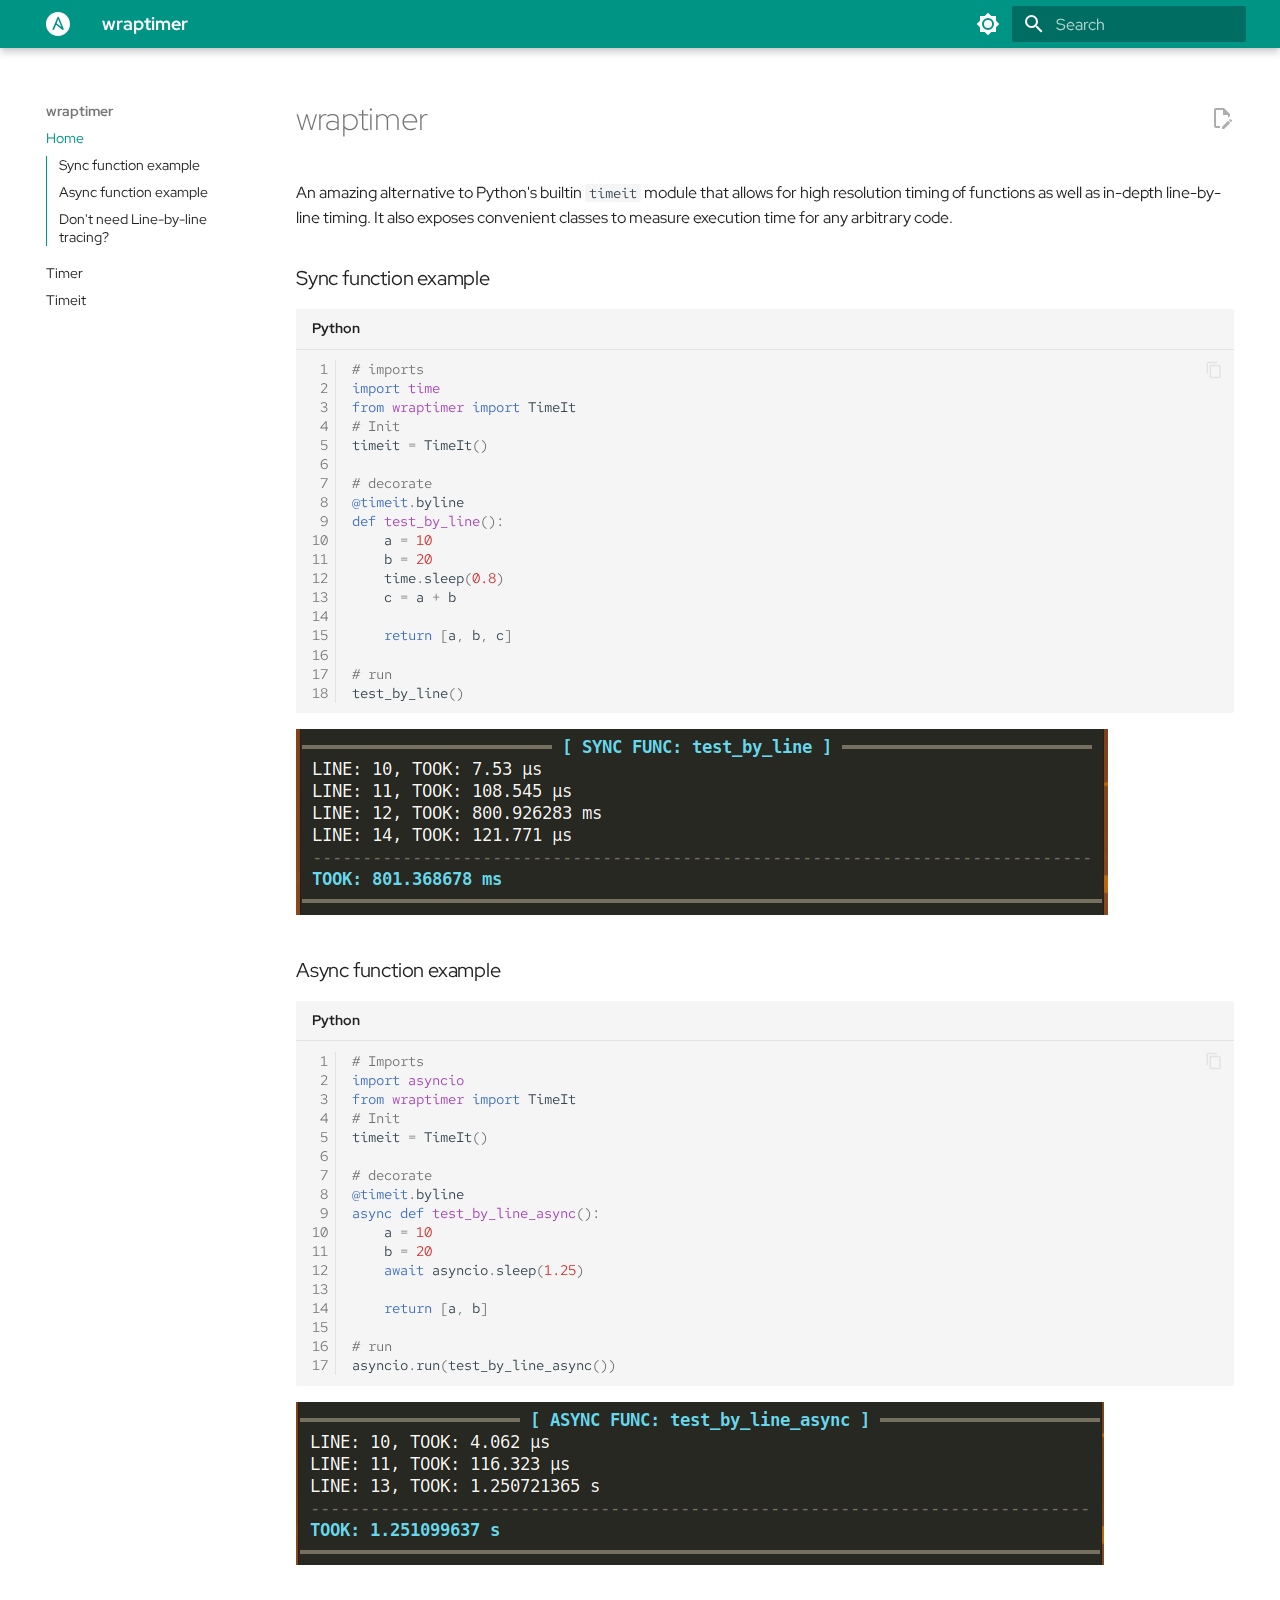
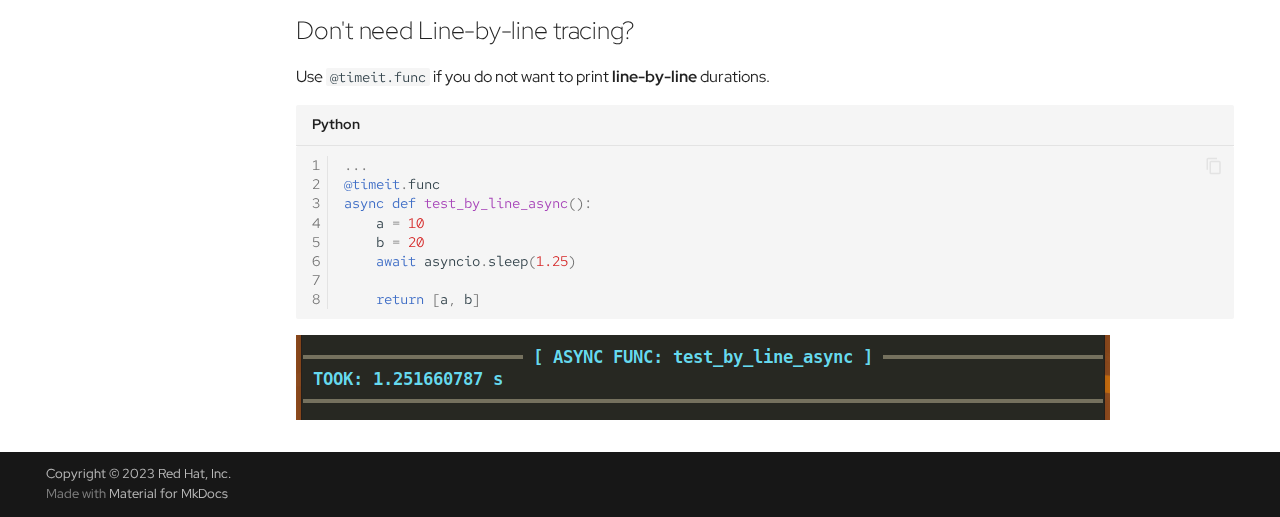
==== index.html @ cffa5a1b "Deployed 4946c4f with MkDocs version: 1.4.3" ====
<!doctype html>
<html lang="en" class="no-js">
  <head>
    
      <meta charset="utf-8">
      <meta name="viewport" content="width=device-width,initial-scale=1">
      
      
      
      
      
        <link rel="next" href="timer/">
      
      <link rel="icon" href="assets/images/favicon.ico">
      <meta name="generator" content="mkdocs-1.4.3, mkdocs-material-9.1.16">
    
    
      
        <title>wraptimer</title>
      
    
    
      <link rel="stylesheet" href="assets/stylesheets/main.26e3688c.min.css">
      
        
        <link rel="stylesheet" href="assets/stylesheets/palette.ecc896b0.min.css">
      
      

    
    
    
      
        
        
        <link rel="preconnect" href="https://fonts.gstatic.com" crossorigin>
        <link rel="stylesheet" href="https://fonts.googleapis.com/css?family=Red+Hat+Display:300,300i,400,400i,700,700i%7CRed+Hat+Mono:400,400i,700,700i&display=fallback">
        <style>:root{--md-text-font:"Red Hat Display";--md-code-font:"Red Hat Mono"}</style>
      
    
    
      <link rel="stylesheet" href="assets/_mkdocstrings.css">
    
    <script>__md_scope=new URL(".",location),__md_hash=e=>[...e].reduce((e,_)=>(e<<5)-e+_.charCodeAt(0),0),__md_get=(e,_=localStorage,t=__md_scope)=>JSON.parse(_.getItem(t.pathname+"."+e)),__md_set=(e,_,t=localStorage,a=__md_scope)=>{try{t.setItem(a.pathname+"."+e,JSON.stringify(_))}catch(e){}}</script>
    
      

    
    
      
        <meta  property="og:type"  content="website" >
      
        <meta  property="og:title"  content="Home" >
      
        <meta  property="og:description"  content="None" >
      
        <meta  property="og:image"  content="./assets/images/social/index.png" >
      
        <meta  property="og:image:type"  content="image/png" >
      
        <meta  property="og:image:width"  content="1200" >
      
        <meta  property="og:image:height"  content="630" >
      
        <meta  property="og:url"  content="None" >
      
        <meta  name="twitter:card"  content="summary_large_image" >
      
        <meta  name="twitter:title"  content="Home" >
      
        <meta  name="twitter:description"  content="None" >
      
        <meta  name="twitter:image"  content="./assets/images/social/index.png" >
      
    
    
  </head>
  
  
    
    
      
    
    
    
    
    <body dir="ltr" data-md-color-scheme="default" data-md-color-primary="teal" data-md-color-accent="teal">
  
    
    
      <script>var palette=__md_get("__palette");if(palette&&"object"==typeof palette.color)for(var key of Object.keys(palette.color))document.body.setAttribute("data-md-color-"+key,palette.color[key])</script>
    
    <input class="md-toggle" data-md-toggle="drawer" type="checkbox" id="__drawer" autocomplete="off">
    <input class="md-toggle" data-md-toggle="search" type="checkbox" id="__search" autocomplete="off">
    <label class="md-overlay" for="__drawer"></label>
    <div data-md-component="skip">
      
        
        <a href="#wraptimer" class="md-skip">
          Skip to content
        </a>
      
    </div>
    <div data-md-component="announce">
      
    </div>
    
    
      

  

<header class="md-header md-header--shadow" data-md-component="header">
  <nav class="md-header__inner md-grid" aria-label="Header">
    <a href="." title="wraptimer" class="md-header__button md-logo" aria-label="wraptimer" data-md-component="logo">
      
  
  <?xml version="1.0" encoding="UTF-8" standalone="no"?>
<!DOCTYPE svg PUBLIC "-//W3C//DTD SVG 1.1//EN" "http://www.w3.org/Graphics/SVG/1.1/DTD/svg11.dtd">
<svg width="100%" height="100%" viewBox="0 0 256 256" version="1.1" xmlns="http://www.w3.org/2000/svg" xmlns:xlink="http://www.w3.org/1999/xlink" xml:space="preserve" xmlns:serif="http://www.serif.com/" style="fill-rule:evenodd;clip-rule:evenodd;stroke-linejoin:round;stroke-miterlimit:2;">
    <g id="ansible-aap">
        <path d="M128,0C198.645,0 256,57.355 256,128C256,198.645 198.645,256 128,256C57.355,256 0,198.645 0,128C0,57.355 57.355,0 128,0ZM189.094,178.686L138.002,55.958C136.786,52.714 133.677,50.416 130.163,50.551C126.513,50.416 123.269,52.714 122.053,55.958L66.23,190.446L85.423,190.446L107.455,135.029L173.55,188.418C175.442,190.31 178.011,191.392 180.579,191.527C185.58,191.662 189.77,187.742 189.905,182.606L189.905,182.336C189.77,181.119 189.499,179.903 189.094,178.686ZM130.298,78.125L163.413,159.899L113.402,120.431L130.298,78.125Z" style="fill:white;"/>
    </g>
</svg>

    </a>
    <label class="md-header__button md-icon" for="__drawer">
      <svg xmlns="http://www.w3.org/2000/svg" viewBox="0 0 24 24"><path d="M3 6h18v2H3V6m0 5h18v2H3v-2m0 5h18v2H3v-2Z"/></svg>
    </label>
    <div class="md-header__title" data-md-component="header-title">
      <div class="md-header__ellipsis">
        <div class="md-header__topic">
          <span class="md-ellipsis">
            wraptimer
          </span>
        </div>
        <div class="md-header__topic" data-md-component="header-topic">
          <span class="md-ellipsis">
            
              Home
            
          </span>
        </div>
      </div>
    </div>
    
      
        <form class="md-header__option" data-md-component="palette">
          
            
            
            
            <input class="md-option" data-md-color-media="" data-md-color-scheme="default" data-md-color-primary="teal" data-md-color-accent="teal"  aria-label="Switch to dark mode"  type="radio" name="__palette" id="__palette_1">
            
              <label class="md-header__button md-icon" title="Switch to dark mode" for="__palette_2" hidden>
                <svg xmlns="http://www.w3.org/2000/svg" viewBox="0 0 24 24"><path d="M12 8a4 4 0 0 0-4 4 4 4 0 0 0 4 4 4 4 0 0 0 4-4 4 4 0 0 0-4-4m0 10a6 6 0 0 1-6-6 6 6 0 0 1 6-6 6 6 0 0 1 6 6 6 6 0 0 1-6 6m8-9.31V4h-4.69L12 .69 8.69 4H4v4.69L.69 12 4 15.31V20h4.69L12 23.31 15.31 20H20v-4.69L23.31 12 20 8.69Z"/></svg>
              </label>
            
          
            
            
            
            <input class="md-option" data-md-color-media="" data-md-color-scheme="slate" data-md-color-primary="teal" data-md-color-accent="teal"  aria-label="Switch to light mode"  type="radio" name="__palette" id="__palette_2">
            
              <label class="md-header__button md-icon" title="Switch to light mode" for="__palette_1" hidden>
                <svg xmlns="http://www.w3.org/2000/svg" viewBox="0 0 24 24"><path d="M12 18c-.89 0-1.74-.2-2.5-.55C11.56 16.5 13 14.42 13 12c0-2.42-1.44-4.5-3.5-5.45C10.26 6.2 11.11 6 12 6a6 6 0 0 1 6 6 6 6 0 0 1-6 6m8-9.31V4h-4.69L12 .69 8.69 4H4v4.69L.69 12 4 15.31V20h4.69L12 23.31 15.31 20H20v-4.69L23.31 12 20 8.69Z"/></svg>
              </label>
            
          
        </form>
      
    
    
    
      <label class="md-header__button md-icon" for="__search">
        <svg xmlns="http://www.w3.org/2000/svg" viewBox="0 0 24 24"><path d="M9.5 3A6.5 6.5 0 0 1 16 9.5c0 1.61-.59 3.09-1.56 4.23l.27.27h.79l5 5-1.5 1.5-5-5v-.79l-.27-.27A6.516 6.516 0 0 1 9.5 16 6.5 6.5 0 0 1 3 9.5 6.5 6.5 0 0 1 9.5 3m0 2C7 5 5 7 5 9.5S7 14 9.5 14 14 12 14 9.5 12 5 9.5 5Z"/></svg>
      </label>
      <div class="md-search" data-md-component="search" role="dialog">
  <label class="md-search__overlay" for="__search"></label>
  <div class="md-search__inner" role="search">
    <form class="md-search__form" name="search">
      <input type="text" class="md-search__input" name="query" aria-label="Search" placeholder="Search" autocapitalize="off" autocorrect="off" autocomplete="off" spellcheck="false" data-md-component="search-query" required>
      <label class="md-search__icon md-icon" for="__search">
        <svg xmlns="http://www.w3.org/2000/svg" viewBox="0 0 24 24"><path d="M9.5 3A6.5 6.5 0 0 1 16 9.5c0 1.61-.59 3.09-1.56 4.23l.27.27h.79l5 5-1.5 1.5-5-5v-.79l-.27-.27A6.516 6.516 0 0 1 9.5 16 6.5 6.5 0 0 1 3 9.5 6.5 6.5 0 0 1 9.5 3m0 2C7 5 5 7 5 9.5S7 14 9.5 14 14 12 14 9.5 12 5 9.5 5Z"/></svg>
        <svg xmlns="http://www.w3.org/2000/svg" viewBox="0 0 24 24"><path d="M20 11v2H8l5.5 5.5-1.42 1.42L4.16 12l7.92-7.92L13.5 5.5 8 11h12Z"/></svg>
      </label>
      <nav class="md-search__options" aria-label="Search">
        
        <button type="reset" class="md-search__icon md-icon" title="Clear" aria-label="Clear" tabindex="-1">
          <svg xmlns="http://www.w3.org/2000/svg" viewBox="0 0 24 24"><path d="M19 6.41 17.59 5 12 10.59 6.41 5 5 6.41 10.59 12 5 17.59 6.41 19 12 13.41 17.59 19 19 17.59 13.41 12 19 6.41Z"/></svg>
        </button>
      </nav>
      
    </form>
    <div class="md-search__output">
      <div class="md-search__scrollwrap" data-md-scrollfix>
        <div class="md-search-result" data-md-component="search-result">
          <div class="md-search-result__meta">
            Initializing search
          </div>
          <ol class="md-search-result__list" role="presentation"></ol>
        </div>
      </div>
    </div>
  </div>
</div>
    
    
  </nav>
  
</header>
    
    <div class="md-container" data-md-component="container">
      
      
        
          
        
      
      <main class="md-main" data-md-component="main">
        <div class="md-main__inner md-grid">
          
            
              
              <div class="md-sidebar md-sidebar--primary" data-md-component="sidebar" data-md-type="navigation" >
                <div class="md-sidebar__scrollwrap">
                  <div class="md-sidebar__inner">
                    


  

<nav class="md-nav md-nav--primary md-nav--integrated" aria-label="Navigation" data-md-level="0">
  <label class="md-nav__title" for="__drawer">
    <a href="." title="wraptimer" class="md-nav__button md-logo" aria-label="wraptimer" data-md-component="logo">
      
  
  <?xml version="1.0" encoding="UTF-8" standalone="no"?>
<!DOCTYPE svg PUBLIC "-//W3C//DTD SVG 1.1//EN" "http://www.w3.org/Graphics/SVG/1.1/DTD/svg11.dtd">
<svg width="100%" height="100%" viewBox="0 0 256 256" version="1.1" xmlns="http://www.w3.org/2000/svg" xmlns:xlink="http://www.w3.org/1999/xlink" xml:space="preserve" xmlns:serif="http://www.serif.com/" style="fill-rule:evenodd;clip-rule:evenodd;stroke-linejoin:round;stroke-miterlimit:2;">
    <g id="ansible-aap">
        <path d="M128,0C198.645,0 256,57.355 256,128C256,198.645 198.645,256 128,256C57.355,256 0,198.645 0,128C0,57.355 57.355,0 128,0ZM189.094,178.686L138.002,55.958C136.786,52.714 133.677,50.416 130.163,50.551C126.513,50.416 123.269,52.714 122.053,55.958L66.23,190.446L85.423,190.446L107.455,135.029L173.55,188.418C175.442,190.31 178.011,191.392 180.579,191.527C185.58,191.662 189.77,187.742 189.905,182.606L189.905,182.336C189.77,181.119 189.499,179.903 189.094,178.686ZM130.298,78.125L163.413,159.899L113.402,120.431L130.298,78.125Z" style="fill:white;"/>
    </g>
</svg>

    </a>
    wraptimer
  </label>
  
  <ul class="md-nav__list" data-md-scrollfix>
    
      
      
      

  
  
    
  
  
    <li class="md-nav__item md-nav__item--active">
      
      <input class="md-nav__toggle md-toggle" type="checkbox" id="__toc">
      
      
        
      
      
        <label class="md-nav__link md-nav__link--active" for="__toc">
          Home
          <span class="md-nav__icon md-icon"></span>
        </label>
      
      <a href="." class="md-nav__link md-nav__link--active">
        Home
      </a>
      
        

<nav class="md-nav md-nav--secondary" aria-label="Table of contents">
  
  
  
    
  
  
    <label class="md-nav__title" for="__toc">
      <span class="md-nav__icon md-icon"></span>
      Table of contents
    </label>
    <ul class="md-nav__list" data-md-component="toc" data-md-scrollfix>
      
        <li class="md-nav__item">
  <a href="#sync-function-example" class="md-nav__link">
    Sync function example
  </a>
  
</li>
      
        <li class="md-nav__item">
  <a href="#async-function-example" class="md-nav__link">
    Async function example
  </a>
  
</li>
      
        <li class="md-nav__item">
  <a href="#dont-need-line-by-line-tracing" class="md-nav__link">
    Don't need Line-by-line tracing?
  </a>
  
</li>
      
    </ul>
  
</nav>
      
    </li>
  

    
      
      
      

  
  
  
    <li class="md-nav__item">
      <a href="timer/" class="md-nav__link">
        Timer
      </a>
    </li>
  

    
      
      
      

  
  
  
    <li class="md-nav__item">
      <a href="timeit/" class="md-nav__link">
        Timeit
      </a>
    </li>
  

    
  </ul>
</nav>
                  </div>
                </div>
              </div>
            
            
          
          
            <div class="md-content" data-md-component="content">
              <article class="md-content__inner md-typeset">
                
                  
  



  
    <a href="blob/main/docs/index.md" title="Edit this page" class="md-content__button md-icon">
      
      <svg xmlns="http://www.w3.org/2000/svg" viewBox="0 0 24 24"><path d="M10 20H6V4h7v5h5v3.1l2-2V8l-6-6H6c-1.1 0-2 .9-2 2v16c0 1.1.9 2 2 2h4v-2m10.2-7c.1 0 .3.1.4.2l1.3 1.3c.2.2.2.6 0 .8l-1 1-2.1-2.1 1-1c.1-.1.2-.2.4-.2m0 3.9L14.1 23H12v-2.1l6.1-6.1 2.1 2.1Z"/></svg>
    </a>
  
  


<!--
 Copyright (c) 2023 Anthony Mugendi

 This software is released under the MIT License.
 https://opensource.org/licenses/MIT
-->

<!--
 Copyright (c) 2023 Anthony Mugendi

 This software is released under the MIT License.
 https://opensource.org/licenses/MIT
-->

<h1 id="wraptimer">wraptimer<a class="headerlink" href="#wraptimer" title="Permanent link">&para;</a></h1>
<p>An amazing alternative to Python's builtin <code>timeit</code> module that allows for high resolution timing of functions as well as in-depth line-by-line timing. It also exposes convenient classes to measure execution time for any arbitrary code.</p>
<h3 id="sync-function-example">Sync function example<a class="headerlink" href="#sync-function-example" title="Permanent link">&para;</a></h3>
<p><div class="highlight"><table class="highlighttable"><tr><th colspan="2" class="filename"><span class="filename">Python</span></th></tr><tr><td class="linenos"><div class="linenodiv"><pre><span></span><span class="normal"><a href="#__codelineno-0-1"> 1</a></span>
<span class="normal"><a href="#__codelineno-0-2"> 2</a></span>
<span class="normal"><a href="#__codelineno-0-3"> 3</a></span>
<span class="normal"><a href="#__codelineno-0-4"> 4</a></span>
<span class="normal"><a href="#__codelineno-0-5"> 5</a></span>
<span class="normal"><a href="#__codelineno-0-6"> 6</a></span>
<span class="normal"><a href="#__codelineno-0-7"> 7</a></span>
<span class="normal"><a href="#__codelineno-0-8"> 8</a></span>
<span class="normal"><a href="#__codelineno-0-9"> 9</a></span>
<span class="normal"><a href="#__codelineno-0-10">10</a></span>
<span class="normal"><a href="#__codelineno-0-11">11</a></span>
<span class="normal"><a href="#__codelineno-0-12">12</a></span>
<span class="normal"><a href="#__codelineno-0-13">13</a></span>
<span class="normal"><a href="#__codelineno-0-14">14</a></span>
<span class="normal"><a href="#__codelineno-0-15">15</a></span>
<span class="normal"><a href="#__codelineno-0-16">16</a></span>
<span class="normal"><a href="#__codelineno-0-17">17</a></span>
<span class="normal"><a href="#__codelineno-0-18">18</a></span></pre></div></td><td class="code"><div><pre><span></span><code><a id="__codelineno-0-1" name="__codelineno-0-1"></a><span class="c1"># imports</span>
<a id="__codelineno-0-2" name="__codelineno-0-2"></a><span class="kn">import</span> <span class="nn">time</span>
<a id="__codelineno-0-3" name="__codelineno-0-3"></a><span class="kn">from</span> <span class="nn">wraptimer</span> <span class="kn">import</span> <span class="n">TimeIt</span>
<a id="__codelineno-0-4" name="__codelineno-0-4"></a><span class="c1"># Init</span>
<a id="__codelineno-0-5" name="__codelineno-0-5"></a><span class="n">timeit</span> <span class="o">=</span> <span class="n">TimeIt</span><span class="p">()</span>
<a id="__codelineno-0-6" name="__codelineno-0-6"></a>
<a id="__codelineno-0-7" name="__codelineno-0-7"></a><span class="c1"># decorate</span>
<a id="__codelineno-0-8" name="__codelineno-0-8"></a><span class="nd">@timeit</span><span class="o">.</span><span class="n">byline</span>
<a id="__codelineno-0-9" name="__codelineno-0-9"></a><span class="k">def</span> <span class="nf">test_by_line</span><span class="p">():</span>
<a id="__codelineno-0-10" name="__codelineno-0-10"></a>    <span class="n">a</span> <span class="o">=</span> <span class="mi">10</span>
<a id="__codelineno-0-11" name="__codelineno-0-11"></a>    <span class="n">b</span> <span class="o">=</span> <span class="mi">20</span>
<a id="__codelineno-0-12" name="__codelineno-0-12"></a>    <span class="n">time</span><span class="o">.</span><span class="n">sleep</span><span class="p">(</span><span class="mf">0.8</span><span class="p">)</span>
<a id="__codelineno-0-13" name="__codelineno-0-13"></a>    <span class="n">c</span> <span class="o">=</span> <span class="n">a</span> <span class="o">+</span> <span class="n">b</span>
<a id="__codelineno-0-14" name="__codelineno-0-14"></a>
<a id="__codelineno-0-15" name="__codelineno-0-15"></a>    <span class="k">return</span> <span class="p">[</span><span class="n">a</span><span class="p">,</span> <span class="n">b</span><span class="p">,</span> <span class="n">c</span><span class="p">]</span>
<a id="__codelineno-0-16" name="__codelineno-0-16"></a>
<a id="__codelineno-0-17" name="__codelineno-0-17"></a><span class="c1"># run</span>
<a id="__codelineno-0-18" name="__codelineno-0-18"></a><span class="n">test_by_line</span><span class="p">()</span>
</code></pre></div></td></tr></table></div>
<img alt="" src="docs/images/sync-screenshot.png" /></p>
<h3 id="async-function-example">Async function example<a class="headerlink" href="#async-function-example" title="Permanent link">&para;</a></h3>
<p><div class="highlight"><table class="highlighttable"><tr><th colspan="2" class="filename"><span class="filename">Python</span></th></tr><tr><td class="linenos"><div class="linenodiv"><pre><span></span><span class="normal"><a href="#__codelineno-1-1"> 1</a></span>
<span class="normal"><a href="#__codelineno-1-2"> 2</a></span>
<span class="normal"><a href="#__codelineno-1-3"> 3</a></span>
<span class="normal"><a href="#__codelineno-1-4"> 4</a></span>
<span class="normal"><a href="#__codelineno-1-5"> 5</a></span>
<span class="normal"><a href="#__codelineno-1-6"> 6</a></span>
<span class="normal"><a href="#__codelineno-1-7"> 7</a></span>
<span class="normal"><a href="#__codelineno-1-8"> 8</a></span>
<span class="normal"><a href="#__codelineno-1-9"> 9</a></span>
<span class="normal"><a href="#__codelineno-1-10">10</a></span>
<span class="normal"><a href="#__codelineno-1-11">11</a></span>
<span class="normal"><a href="#__codelineno-1-12">12</a></span>
<span class="normal"><a href="#__codelineno-1-13">13</a></span>
<span class="normal"><a href="#__codelineno-1-14">14</a></span>
<span class="normal"><a href="#__codelineno-1-15">15</a></span>
<span class="normal"><a href="#__codelineno-1-16">16</a></span>
<span class="normal"><a href="#__codelineno-1-17">17</a></span></pre></div></td><td class="code"><div><pre><span></span><code><a id="__codelineno-1-1" name="__codelineno-1-1"></a><span class="c1"># Imports</span>
<a id="__codelineno-1-2" name="__codelineno-1-2"></a><span class="kn">import</span> <span class="nn">asyncio</span>
<a id="__codelineno-1-3" name="__codelineno-1-3"></a><span class="kn">from</span> <span class="nn">wraptimer</span> <span class="kn">import</span> <span class="n">TimeIt</span>
<a id="__codelineno-1-4" name="__codelineno-1-4"></a><span class="c1"># Init</span>
<a id="__codelineno-1-5" name="__codelineno-1-5"></a><span class="n">timeit</span> <span class="o">=</span> <span class="n">TimeIt</span><span class="p">()</span>
<a id="__codelineno-1-6" name="__codelineno-1-6"></a>
<a id="__codelineno-1-7" name="__codelineno-1-7"></a><span class="c1"># decorate</span>
<a id="__codelineno-1-8" name="__codelineno-1-8"></a><span class="nd">@timeit</span><span class="o">.</span><span class="n">byline</span>
<a id="__codelineno-1-9" name="__codelineno-1-9"></a><span class="k">async</span> <span class="k">def</span> <span class="nf">test_by_line_async</span><span class="p">():</span>
<a id="__codelineno-1-10" name="__codelineno-1-10"></a>    <span class="n">a</span> <span class="o">=</span> <span class="mi">10</span>
<a id="__codelineno-1-11" name="__codelineno-1-11"></a>    <span class="n">b</span> <span class="o">=</span> <span class="mi">20</span>
<a id="__codelineno-1-12" name="__codelineno-1-12"></a>    <span class="k">await</span> <span class="n">asyncio</span><span class="o">.</span><span class="n">sleep</span><span class="p">(</span><span class="mf">1.25</span><span class="p">)</span>
<a id="__codelineno-1-13" name="__codelineno-1-13"></a>
<a id="__codelineno-1-14" name="__codelineno-1-14"></a>    <span class="k">return</span> <span class="p">[</span><span class="n">a</span><span class="p">,</span> <span class="n">b</span><span class="p">]</span>
<a id="__codelineno-1-15" name="__codelineno-1-15"></a>
<a id="__codelineno-1-16" name="__codelineno-1-16"></a><span class="c1"># run</span>
<a id="__codelineno-1-17" name="__codelineno-1-17"></a><span class="n">asyncio</span><span class="o">.</span><span class="n">run</span><span class="p">(</span><span class="n">test_by_line_async</span><span class="p">())</span> 
</code></pre></div></td></tr></table></div>
<img alt="" src="docs/images/async-screenshot.png" /></p>
<h2 id="dont-need-line-by-line-tracing">Don't need Line-by-line tracing?<a class="headerlink" href="#dont-need-line-by-line-tracing" title="Permanent link">&para;</a></h2>
<p>Use <code>@timeit.func</code> if you do not want to print <strong>line-by-line</strong> durations.</p>
<div class="highlight"><table class="highlighttable"><tr><th colspan="2" class="filename"><span class="filename">Python</span></th></tr><tr><td class="linenos"><div class="linenodiv"><pre><span></span><span class="normal"><a href="#__codelineno-2-1">1</a></span>
<span class="normal"><a href="#__codelineno-2-2">2</a></span>
<span class="normal"><a href="#__codelineno-2-3">3</a></span>
<span class="normal"><a href="#__codelineno-2-4">4</a></span>
<span class="normal"><a href="#__codelineno-2-5">5</a></span>
<span class="normal"><a href="#__codelineno-2-6">6</a></span>
<span class="normal"><a href="#__codelineno-2-7">7</a></span>
<span class="normal"><a href="#__codelineno-2-8">8</a></span></pre></div></td><td class="code"><div><pre><span></span><code><a id="__codelineno-2-1" name="__codelineno-2-1"></a><span class="o">...</span>
<a id="__codelineno-2-2" name="__codelineno-2-2"></a><span class="nd">@timeit</span><span class="o">.</span><span class="n">func</span>
<a id="__codelineno-2-3" name="__codelineno-2-3"></a><span class="k">async</span> <span class="k">def</span> <span class="nf">test_by_line_async</span><span class="p">():</span>
<a id="__codelineno-2-4" name="__codelineno-2-4"></a>    <span class="n">a</span> <span class="o">=</span> <span class="mi">10</span>
<a id="__codelineno-2-5" name="__codelineno-2-5"></a>    <span class="n">b</span> <span class="o">=</span> <span class="mi">20</span>
<a id="__codelineno-2-6" name="__codelineno-2-6"></a>    <span class="k">await</span> <span class="n">asyncio</span><span class="o">.</span><span class="n">sleep</span><span class="p">(</span><span class="mf">1.25</span><span class="p">)</span>
<a id="__codelineno-2-7" name="__codelineno-2-7"></a>
<a id="__codelineno-2-8" name="__codelineno-2-8"></a>    <span class="k">return</span> <span class="p">[</span><span class="n">a</span><span class="p">,</span> <span class="n">b</span><span class="p">]</span>
</code></pre></div></td></tr></table></div>
<p><img alt="" src="docs/images/func-screenshot.png" /></p>





                
              </article>
            </div>
          
          
        </div>
        
      </main>
      
        <footer class="md-footer">
  
  <div class="md-footer-meta md-typeset">
    <div class="md-footer-meta__inner md-grid">
      <div class="md-copyright">
  
    <div class="md-copyright__highlight">
      Copyright © 2023 Red Hat, Inc.
    </div>
  
  
    Made with
    <a href="https://squidfunk.github.io/mkdocs-material/" target="_blank" rel="noopener">
      Material for MkDocs
    </a>
  
</div>
      
    </div>
  </div>
</footer>
      
    </div>
    <div class="md-dialog" data-md-component="dialog">
      <div class="md-dialog__inner md-typeset"></div>
    </div>
    
    <script id="__config" type="application/json">{"base": ".", "features": ["content.code.copy", "content.action.edit", "navigation.expand", "navigation.sections", "navigation.instant", "navigation.indexes", "navigation.tracking", "toc.integrate"], "search": "assets/javascripts/workers/search.208ed371.min.js", "translations": {"clipboard.copied": "Copied to clipboard", "clipboard.copy": "Copy to clipboard", "search.result.more.one": "1 more on this page", "search.result.more.other": "# more on this page", "search.result.none": "No matching documents", "search.result.one": "1 matching document", "search.result.other": "# matching documents", "search.result.placeholder": "Type to start searching", "search.result.term.missing": "Missing", "select.version": "Select version"}}</script>
    
    
      <script src="assets/javascripts/bundle.a51614de.min.js"></script>
      
    
  </body>
</html>
---- assets/stylesheets/main.26e3688c.min.css ----
@charset "UTF-8";html{-webkit-text-size-adjust:none;-moz-text-size-adjust:none;text-size-adjust:none;box-sizing:border-box}*,:after,:before{box-sizing:inherit}@media (prefers-reduced-motion){*,:after,:before{transition:none!important}}body{margin:0}a,button,input,label{-webkit-tap-highlight-color:transparent}a{color:inherit;text-decoration:none}hr{border:0;box-sizing:initial;display:block;height:.05rem;overflow:visible;padding:0}small{font-size:80%}sub,sup{line-height:1em}img{border-style:none}table{border-collapse:initial;border-spacing:0}td,th{font-weight:400;vertical-align:top}button{background:#0000;border:0;font-family:inherit;font-size:inherit;margin:0;padding:0}input{border:0;outline:none}:root{--md-primary-fg-color:#4051b5;--md-primary-fg-color--light:#5d6cc0;--md-primary-fg-color--dark:#303fa1;--md-primary-bg-color:#fff;--md-primary-bg-color--light:#ffffffb3;--md-accent-fg-color:#526cfe;--md-accent-fg-color--transparent:#526cfe1a;--md-accent-bg-color:#fff;--md-accent-bg-color--light:#ffffffb3}[data-md-color-scheme=default]{color-scheme:light}[data-md-color-scheme=default] img[src$="#gh-dark-mode-only"],[data-md-color-scheme=default] img[src$="#only-dark"]{display:none}:root,[data-md-color-scheme=default]{--md-default-fg-color:#000000de;--md-default-fg-color--light:#0000008a;--md-default-fg-color--lighter:#00000052;--md-default-fg-color--lightest:#00000012;--md-default-bg-color:#fff;--md-default-bg-color--light:#ffffffb3;--md-default-bg-color--lighter:#ffffff4d;--md-default-bg-color--lightest:#ffffff1f;--md-code-fg-color:#36464e;--md-code-bg-color:#f5f5f5;--md-code-hl-color:#ffff0080;--md-code-hl-number-color:#d52a2a;--md-code-hl-special-color:#db1457;--md-code-hl-function-color:#a846b9;--md-code-hl-constant-color:#6e59d9;--md-code-hl-keyword-color:#3f6ec6;--md-code-hl-string-color:#1c7d4d;--md-code-hl-name-color:var(--md-code-fg-color);--md-code-hl-operator-color:var(--md-default-fg-color--light);--md-code-hl-punctuation-color:var(--md-default-fg-color--light);--md-code-hl-comment-color:var(--md-default-fg-color--light);--md-code-hl-generic-color:var(--md-default-fg-color--light);--md-code-hl-variable-color:var(--md-default-fg-color--light);--md-typeset-color:var(--md-default-fg-color);--md-typeset-a-color:var(--md-primary-fg-color);--md-typeset-mark-color:#ffff0080;--md-typeset-del-color:#f5503d26;--md-typeset-ins-color:#0bd57026;--md-typeset-kbd-color:#fafafa;--md-typeset-kbd-accent-color:#fff;--md-typeset-kbd-border-color:#b8b8b8;--md-typeset-table-color:#0000001f;--md-typeset-table-color--light:rgba(0,0,0,.035);--md-admonition-fg-color:var(--md-default-fg-color);--md-admonition-bg-color:var(--md-default-bg-color);--md-warning-fg-color:#000000de;--md-warning-bg-color:#ff9;--md-footer-fg-color:#fff;--md-footer-fg-color--light:#ffffffb3;--md-footer-fg-color--lighter:#ffffff73;--md-footer-bg-color:#000000de;--md-footer-bg-color--dark:#00000052;--md-shadow-z1:0 0.2rem 0.5rem #0000000d,0 0 0.05rem #0000001a;--md-shadow-z2:0 0.2rem 0.5rem #0000001a,0 0 0.05rem #00000040;--md-shadow-z3:0 0.2rem 0.5rem #0003,0 0 0.05rem #00000059}.md-icon svg{fill:currentcolor;display:block;height:1.2rem;width:1.2rem}body{-webkit-font-smoothing:antialiased;-moz-osx-font-smoothing:grayscale;--md-text-font-family:var(--md-text-font,_),-apple-system,BlinkMacSystemFont,Helvetica,Arial,sans-serif;--md-code-font-family:var(--md-code-font,_),SFMono-Regular,Consolas,Menlo,monospace}aside,body,input{font-feature-settings:"kern","liga";color:var(--md-typeset-color);font-family:var(--md-text-font-family)}code,kbd,pre{font-feature-settings:"kern";font-family:var(--md-code-font-family)}:root{--md-typeset-table-sort-icon:url('data:image/svg+xml;charset=utf-8,<svg xmlns="http://www.w3.org/2000/svg" viewBox="0 0 24 24"><path d="m18 21-4-4h3V7h-3l4-4 4 4h-3v10h3M2 19v-2h10v2M2 13v-2h7v2M2 7V5h4v2H2Z"/></svg>');--md-typeset-table-sort-icon--asc:url('data:image/svg+xml;charset=utf-8,<svg xmlns="http://www.w3.org/2000/svg" viewBox="0 0 24 24"><path d="M19 17h3l-4 4-4-4h3V3h2M2 17h10v2H2M6 5v2H2V5m0 6h7v2H2v-2Z"/></svg>');--md-typeset-table-sort-icon--desc:url('data:image/svg+xml;charset=utf-8,<svg xmlns="http://www.w3.org/2000/svg" viewBox="0 0 24 24"><path d="M19 7h3l-4-4-4 4h3v14h2M2 17h10v2H2M6 5v2H2V5m0 6h7v2H2v-2Z"/></svg>')}.md-typeset{-webkit-print-color-adjust:exact;color-adjust:exact;font-size:.8rem;line-height:1.6}@media print{.md-typeset{font-size:.68rem}}.md-typeset blockquote,.md-typeset dl,.md-typeset figure,.md-typeset ol,.md-typeset pre,.md-typeset ul{margin-bottom:1em;margin-top:1em}.md-typeset h1{color:var(--md-default-fg-color--light);font-size:2em;line-height:1.3;margin:0 0 1.25em}.md-typeset h1,.md-typeset h2{font-weight:300;letter-spacing:-.01em}.md-typeset h2{font-size:1.5625em;line-height:1.4;margin:1.6em 0 .64em}.md-typeset h3{font-size:1.25em;font-weight:400;letter-spacing:-.01em;line-height:1.5;margin:1.6em 0 .8em}.md-typeset h2+h3{margin-top:.8em}.md-typeset h4{font-weight:700;letter-spacing:-.01em;margin:1em 0}.md-typeset h5,.md-typeset h6{color:var(--md-default-fg-color--light);font-size:.8em;font-weight:700;letter-spacing:-.01em;margin:1.25em 0}.md-typeset h5{text-transform:uppercase}.md-typeset hr{border-bottom:.05rem solid var(--md-default-fg-color--lightest);display:flow-root;margin:1.5em 0}.md-typeset a{color:var(--md-typeset-a-color);word-break:break-word}.md-typeset a,.md-typeset a:before{transition:color 125ms}.md-typeset a:focus,.md-typeset a:hover{color:var(--md-accent-fg-color)}.md-typeset a:focus code,.md-typeset a:hover code{background-color:var(--md-accent-fg-color--transparent)}.md-typeset a code{color:currentcolor;transition:background-color 125ms}.md-typeset a.focus-visible{outline-color:var(--md-accent-fg-color);outline-offset:.2rem}.md-typeset code,.md-typeset kbd,.md-typeset pre{color:var(--md-code-fg-color);direction:ltr;font-variant-ligatures:none}@media print{.md-typeset code,.md-typeset kbd,.md-typeset pre{white-space:pre-wrap}}.md-typeset code{background-color:var(--md-code-bg-color);border-radius:.1rem;-webkit-box-decoration-break:clone;box-decoration-break:clone;font-size:.85em;padding:0 .2941176471em;word-break:break-word}.md-typeset code:not(.focus-visible){-webkit-tap-highlight-color:transparent;outline:none}.md-typeset pre{display:flow-root;line-height:1.4;position:relative}.md-typeset pre>code{-webkit-box-decoration-break:slice;box-decoration-break:slice;box-shadow:none;display:block;margin:0;outline-color:var(--md-accent-fg-color);overflow:auto;padding:.7720588235em 1.1764705882em;scrollbar-color:var(--md-default-fg-color--lighter) #0000;scrollbar-width:thin;touch-action:auto;word-break:normal}.md-typeset pre>code:hover{scrollbar-color:var(--md-accent-fg-color) #0000}.md-typeset pre>code::-webkit-scrollbar{height:.2rem;width:.2rem}.md-typeset pre>code::-webkit-scrollbar-thumb{background-color:var(--md-default-fg-color--lighter)}.md-typeset pre>code::-webkit-scrollbar-thumb:hover{background-color:var(--md-accent-fg-color)}.md-typeset kbd{background-color:var(--md-typeset-kbd-color);border-radius:.1rem;box-shadow:0 .1rem 0 .05rem var(--md-typeset-kbd-border-color),0 .1rem 0 var(--md-typeset-kbd-border-color),0 -.1rem .2rem var(--md-typeset-kbd-accent-color) inset;color:var(--md-default-fg-color);display:inline-block;font-size:.75em;padding:0 .6666666667em;vertical-align:text-top;word-break:break-word}.md-typeset mark{background-color:var(--md-typeset-mark-color);-webkit-box-decoration-break:clone;box-decoration-break:clone;color:inherit;word-break:break-word}.md-typeset abbr{border-bottom:.05rem dotted var(--md-default-fg-color--light);cursor:help;text-decoration:none}@media (hover:none){.md-typeset abbr[title]:focus:after,.md-typeset abbr[title]:hover:after{background-color:var(--md-default-fg-color);border-radius:.1rem;box-shadow:var(--md-shadow-z3);color:var(--md-default-bg-color);content:attr(title);font-size:.7rem;left:.8rem;margin-top:2em;padding:.2rem .3rem;position:absolute;right:.8rem}}.md-typeset small{opacity:.75}[dir=ltr] .md-typeset sub,[dir=ltr] .md-typeset sup{margin-left:.078125em}[dir=rtl] .md-typeset sub,[dir=rtl] .md-typeset sup{margin-right:.078125em}[dir=ltr] .md-typeset blockquote{padding-left:.6rem}[dir=rtl] .md-typeset blockquote{padding-right:.6rem}[dir=ltr] .md-typeset blockquote{border-left:.2rem solid var(--md-default-fg-color--lighter)}[dir=rtl] .md-typeset blockquote{border-right:.2rem solid var(--md-default-fg-color--lighter)}.md-typeset blockquote{color:var(--md-default-fg-color--light);margin-left:0;margin-right:0}.md-typeset ul{list-style-type:disc}[dir=ltr] .md-typeset ol,[dir=ltr] .md-typeset ul{margin-left:.625em}[dir=rtl] .md-typeset ol,[dir=rtl] .md-typeset ul{margin-right:.625em}.md-typeset ol,.md-typeset ul{padding:0}.md-typeset ol:not([hidden]),.md-typeset ul:not([hidden]){display:flow-root}.md-typeset ol ol,.md-typeset ul ol{list-style-type:lower-alpha}.md-typeset ol ol ol,.md-typeset ul ol ol{list-style-type:lower-roman}[dir=ltr] .md-typeset ol li,[dir=ltr] .md-typeset ul li{margin-left:1.25em}[dir=rtl] .md-typeset ol li,[dir=rtl] .md-typeset ul li{margin-right:1.25em}.md-typeset ol li,.md-typeset ul li{margin-bottom:.5em}.md-typeset ol li blockquote,.md-typeset ol li p,.md-typeset ul li blockquote,.md-typeset ul li p{margin:.5em 0}.md-typeset ol li:last-child,.md-typeset ul li:last-child{margin-bottom:0}[dir=ltr] .md-typeset ol li ol,[dir=ltr] .md-typeset ol li ul,[dir=ltr] .md-typeset ul li ol,[dir=ltr] .md-typeset ul li ul{margin-left:.625em}[dir=rtl] .md-typeset ol li ol,[dir=rtl] .md-typeset ol li ul,[dir=rtl] .md-typeset ul li ol,[dir=rtl] .md-typeset ul li ul{margin-right:.625em}.md-typeset ol li ol,.md-typeset ol li ul,.md-typeset ul li ol,.md-typeset ul li ul{margin-bottom:.5em;margin-top:.5em}[dir=ltr] .md-typeset dd{margin-left:1.875em}[dir=rtl] .md-typeset dd{margin-right:1.875em}.md-typeset dd{margin-bottom:1.5em;margin-top:1em}.md-typeset img,.md-typeset svg,.md-typeset video{height:auto;max-width:100%}.md-typeset img[align=left]{margin:1em 1em 1em 0}.md-typeset img[align=right]{margin:1em 0 1em 1em}.md-typeset img[align]:only-child{margin-top:0}.md-typeset figure{display:flow-root;margin:1em auto;max-width:100%;text-align:center;width:-webkit-fit-content;width:-moz-fit-content;width:fit-content}.md-typeset figure img{display:block}.md-typeset figcaption{font-style:italic;margin:1em auto;max-width:24rem}.md-typeset iframe{max-width:100%}.md-typeset table:not([class]){background-color:var(--md-default-bg-color);border:.05rem solid var(--md-typeset-table-color);border-radius:.1rem;display:inline-block;font-size:.64rem;max-width:100%;overflow:auto;touch-action:auto}@media print{.md-typeset table:not([class]){display:table}}.md-typeset table:not([class])+*{margin-top:1.5em}.md-typeset table:not([class]) td>:first-child,.md-typeset table:not([class]) th>:first-child{margin-top:0}.md-typeset table:not([class]) td>:last-child,.md-typeset table:not([class]) th>:last-child{margin-bottom:0}.md-typeset table:not([class]) td:not([align]),.md-typeset table:not([class]) th:not([align]){text-align:left}[dir=rtl] .md-typeset table:not([class]) td:not([align]),[dir=rtl] .md-typeset table:not([class]) th:not([align]){text-align:right}.md-typeset table:not([class]) th{font-weight:700;min-width:5rem;padding:.9375em 1.25em;vertical-align:top}.md-typeset table:not([class]) td{border-top:.05rem solid var(--md-typeset-table-color);padding:.9375em 1.25em;vertical-align:top}.md-typeset table:not([class]) tbody tr{transition:background-color 125ms}.md-typeset table:not([class]) tbody tr:hover{background-color:var(--md-typeset-table-color--light);box-shadow:0 .05rem 0 var(--md-default-bg-color) inset}.md-typeset table:not([class]) a{word-break:normal}.md-typeset table th[role=columnheader]{cursor:pointer}[dir=ltr] .md-typeset table th[role=columnheader]:after{margin-left:.5em}[dir=rtl] .md-typeset table th[role=columnheader]:after{margin-right:.5em}.md-typeset table th[role=columnheader]:after{content:"";display:inline-block;height:1.2em;-webkit-mask-image:var(--md-typeset-table-sort-icon);mask-image:var(--md-typeset-table-sort-icon);-webkit-mask-repeat:no-repeat;mask-repeat:no-repeat;-webkit-mask-size:contain;mask-size:contain;transition:background-color 125ms;vertical-align:text-bottom;width:1.2em}.md-typeset table th[role=columnheader]:hover:after{background-color:var(--md-default-fg-color--lighter)}.md-typeset table th[role=columnheader][aria-sort=ascending]:after{background-color:var(--md-default-fg-color--light);-webkit-mask-image:var(--md-typeset-table-sort-icon--asc);mask-image:var(--md-typeset-table-sort-icon--asc)}.md-typeset table th[role=columnheader][aria-sort=descending]:after{background-color:var(--md-default-fg-color--light);-webkit-mask-image:var(--md-typeset-table-sort-icon--desc);mask-image:var(--md-typeset-table-sort-icon--desc)}.md-typeset__scrollwrap{margin:1em -.8rem;overflow-x:auto;touch-action:auto}.md-typeset__table{display:inline-block;margin-bottom:.5em;padding:0 .8rem}@media print{.md-typeset__table{display:block}}html .md-typeset__table table{display:table;margin:0;overflow:hidden;width:100%}@media screen and (max-width:44.9375em){.md-content__inner>pre{margin:1em -.8rem}.md-content__inner>pre code{border-radius:0}}.md-banner{background-color:var(--md-footer-bg-color);color:var(--md-footer-fg-color);overflow:auto}@media print{.md-banner{display:none}}.md-banner--warning{background-color:var(--md-warning-bg-color);color:var(--md-warning-fg-color)}.md-banner__inner{font-size:.7rem;margin:.6rem auto;padding:0 .8rem}[dir=ltr] .md-banner__button{float:right}[dir=rtl] .md-banner__button{float:left}.md-banner__button{color:inherit;cursor:pointer;transition:opacity .25s}.md-banner__button:hover{opacity:.7}html{font-size:125%;height:100%;overflow-x:hidden}@media screen and (min-width:100em){html{font-size:137.5%}}@media screen and (min-width:125em){html{font-size:150%}}body{background-color:var(--md-default-bg-color);display:flex;flex-direction:column;font-size:.5rem;min-height:100%;position:relative;width:100%}@media print{body{display:block}}@media screen and (max-width:59.9375em){body[data-md-scrolllock]{position:fixed}}.md-grid{margin-left:auto;margin-right:auto;max-width:61rem}.md-container{display:flex;flex-direction:column;flex-grow:1}@media print{.md-container{display:block}}.md-main{flex-grow:1}.md-main__inner{display:flex;height:100%;margin-top:1.5rem}.md-ellipsis{overflow:hidden;text-overflow:ellipsis}.md-toggle{display:none}.md-option{height:0;opacity:0;position:absolute;width:0}.md-option:checked+label:not([hidden]){display:block}.md-option.focus-visible+label{outline-color:var(--md-accent-fg-color);outline-style:auto}.md-skip{background-color:var(--md-default-fg-color);border-radius:.1rem;color:var(--md-default-bg-color);font-size:.64rem;margin:.5rem;opacity:0;outline-color:var(--md-accent-fg-color);padding:.3rem .5rem;position:fixed;transform:translateY(.4rem);z-index:-1}.md-skip:focus{opacity:1;transform:translateY(0);transition:transform .25s cubic-bezier(.4,0,.2,1),opacity 175ms 75ms;z-index:10}@page{margin:25mm}:root{--md-clipboard-icon:url('data:image/svg+xml;charset=utf-8,<svg xmlns="http://www.w3.org/2000/svg" viewBox="0 0 24 24"><path d="M19 21H8V7h11m0-2H8a2 2 0 0 0-2 2v14a2 2 0 0 0 2 2h11a2 2 0 0 0 2-2V7a2 2 0 0 0-2-2m-3-4H4a2 2 0 0 0-2 2v14h2V3h12V1Z"/></svg>')}.md-clipboard{border-radius:.1rem;color:var(--md-default-fg-color--lightest);cursor:pointer;height:1.5em;outline-color:var(--md-accent-fg-color);outline-offset:.1rem;position:absolute;right:.5em;top:.5em;transition:color .25s;width:1.5em;z-index:1}@media print{.md-clipboard{display:none}}.md-clipboard:not(.focus-visible){-webkit-tap-highlight-color:transparent;outline:none}:hover>.md-clipboard{color:var(--md-default-fg-color--light)}.md-clipboard:focus,.md-clipboard:hover{color:var(--md-accent-fg-color)}.md-clipboard:after{background-color:currentcolor;content:"";display:block;height:1.125em;margin:0 auto;-webkit-mask-image:var(--md-clipboard-icon);mask-image:var(--md-clipboard-icon);-webkit-mask-position:center;mask-position:center;-webkit-mask-repeat:no-repeat;mask-repeat:no-repeat;-webkit-mask-size:contain;mask-size:contain;width:1.125em}.md-clipboard--inline{cursor:pointer}.md-clipboard--inline code{transition:color .25s,background-color .25s}.md-clipboard--inline:focus code,.md-clipboard--inline:hover code{background-color:var(--md-accent-fg-color--transparent);color:var(--md-accent-fg-color)}@keyframes consent{0%{opacity:0;transform:translateY(100%)}to{opacity:1;transform:translateY(0)}}@keyframes overlay{0%{opacity:0}to{opacity:1}}.md-consent__overlay{animation:overlay .25s both;-webkit-backdrop-filter:blur(.1rem);backdrop-filter:blur(.1rem);background-color:#0000008a;height:100%;opacity:1;position:fixed;top:0;width:100%;z-index:5}.md-consent__inner{animation:consent .5s cubic-bezier(.1,.7,.1,1) both;background-color:var(--md-default-bg-color);border:0;border-radius:.1rem;bottom:0;box-shadow:0 0 .2rem #0000001a,0 .2rem .4rem #0003;max-height:100%;overflow:auto;padding:0;position:fixed;width:100%;z-index:5}.md-consent__form{padding:.8rem}.md-consent__settings{display:none;margin:1em 0}input:checked+.md-consent__settings{display:block}.md-consent__controls{margin-bottom:.8rem}.md-typeset .md-consent__controls .md-button{display:inline}@media screen and (max-width:44.9375em){.md-typeset .md-consent__controls .md-button{display:block;margin-top:.4rem;text-align:center;width:100%}}.md-consent label{cursor:pointer}.md-content{flex-grow:1;min-width:0}.md-content__inner{margin:0 .8rem 1.2rem;padding-top:.6rem}@media screen and (min-width:76.25em){[dir=ltr] .md-sidebar--primary:not([hidden])~.md-content>.md-content__inner{margin-left:1.2rem}[dir=ltr] .md-sidebar--secondary:not([hidden])~.md-content>.md-content__inner,[dir=rtl] .md-sidebar--primary:not([hidden])~.md-content>.md-content__inner{margin-right:1.2rem}[dir=rtl] .md-sidebar--secondary:not([hidden])~.md-content>.md-content__inner{margin-left:1.2rem}}.md-content__inner:before{content:"";display:block;height:.4rem}.md-content__inner>:last-child{margin-bottom:0}[dir=ltr] .md-content__button{float:right}[dir=rtl] .md-content__button{float:left}[dir=ltr] .md-content__button{margin-left:.4rem}[dir=rtl] .md-content__button{margin-right:.4rem}.md-content__button{margin:.4rem 0;padding:0}@media print{.md-content__button{display:none}}.md-typeset .md-content__button{color:var(--md-default-fg-color--lighter)}.md-content__button svg{display:inline;vertical-align:top}[dir=rtl] .md-content__button svg{transform:scaleX(-1)}[dir=ltr] .md-dialog{right:.8rem}[dir=rtl] .md-dialog{left:.8rem}.md-dialog{background-color:var(--md-default-fg-color);border-radius:.1rem;bottom:.8rem;box-shadow:var(--md-shadow-z3);min-width:11.1rem;opacity:0;padding:.4rem .6rem;pointer-events:none;position:fixed;transform:translateY(100%);transition:transform 0ms .4s,opacity .4s;z-index:4}@media print{.md-dialog{display:none}}.md-dialog--active{opacity:1;pointer-events:auto;transform:translateY(0);transition:transform .4s cubic-bezier(.075,.85,.175,1),opacity .4s}.md-dialog__inner{color:var(--md-default-bg-color);font-size:.7rem}.md-feedback{margin:2em 0 1em;text-align:center}.md-feedback fieldset{border:none;margin:0;padding:0}.md-feedback__title{font-weight:700;margin:1em auto}.md-feedback__inner{position:relative}.md-feedback__list{align-content:baseline;display:flex;flex-wrap:wrap;justify-content:center;position:relative}.md-feedback__list:hover .md-icon:not(:disabled){color:var(--md-default-fg-color--lighter)}:disabled .md-feedback__list{min-height:1.8rem}.md-feedback__icon{color:var(--md-default-fg-color--light);cursor:pointer;flex-shrink:0;margin:0 .1rem;transition:color 125ms}.md-feedback__icon:not(:disabled).md-icon:hover{color:var(--md-accent-fg-color)}.md-feedback__icon:disabled{color:var(--md-default-fg-color--lightest);pointer-events:none}.md-feedback__note{opacity:0;position:relative;transform:translateY(.4rem);transition:transform .4s cubic-bezier(.1,.7,.1,1),opacity .15s}.md-feedback__note>*{margin:0 auto;max-width:16rem}:disabled .md-feedback__note{opacity:1;transform:translateY(0)}.md-footer{background-color:var(--md-footer-bg-color);color:var(--md-footer-fg-color)}@media print{.md-footer{display:none}}.md-footer__inner{justify-content:space-between;overflow:auto;padding:.2rem}.md-footer__inner:not([hidden]){display:flex}.md-footer__link{align-items:end;display:flex;flex-grow:0.01;margin-bottom:.4rem;margin-top:1rem;max-width:100%;outline-color:var(--md-accent-fg-color);overflow:hidden;transition:opacity .25s}.md-footer__link:focus,.md-footer__link:hover{opacity:.7}[dir=rtl] .md-footer__link svg{transform:scaleX(-1)}@media screen and (max-width:44.9375em){.md-footer__link--prev{flex-shrink:0}.md-footer__link--prev .md-footer__title{display:none}}[dir=ltr] .md-footer__link--next{margin-left:auto}[dir=rtl] .md-footer__link--next{margin-right:auto}.md-footer__link--next{text-align:right}[dir=rtl] .md-footer__link--next{text-align:left}.md-footer__title{flex-grow:1;font-size:.9rem;margin-bottom:.7rem;max-width:calc(100% - 2.4rem);padding:0 1rem;white-space:nowrap}.md-footer__button{margin:.2rem;padding:.4rem}.md-footer__direction{font-size:.64rem;opacity:.7}.md-footer-meta{background-color:var(--md-footer-bg-color--dark)}.md-footer-meta__inner{display:flex;flex-wrap:wrap;justify-content:space-between;padding:.2rem}html .md-footer-meta.md-typeset a{color:var(--md-footer-fg-color--light)}html .md-footer-meta.md-typeset a:focus,html .md-footer-meta.md-typeset a:hover{color:var(--md-footer-fg-color)}.md-copyright{color:var(--md-footer-fg-color--lighter);font-size:.64rem;margin:auto .6rem;padding:.4rem 0;width:100%}@media screen and (min-width:45em){.md-copyright{width:auto}}.md-copyright__highlight{color:var(--md-footer-fg-color--light)}.md-social{margin:0 .4rem;padding:.2rem 0 .6rem}@media screen and (min-width:45em){.md-social{padding:.6rem 0}}.md-social__link{display:inline-block;height:1.6rem;text-align:center;width:1.6rem}.md-social__link:before{line-height:1.9}.md-social__link svg{fill:currentcolor;max-height:.8rem;vertical-align:-25%}.md-typeset .md-button{border:.1rem solid;border-radius:.1rem;color:var(--md-primary-fg-color);cursor:pointer;display:inline-block;font-weight:700;padding:.625em 2em;transition:color 125ms,background-color 125ms,border-color 125ms}.md-typeset .md-button--primary{background-color:var(--md-primary-fg-color);border-color:var(--md-primary-fg-color);color:var(--md-primary-bg-color)}.md-typeset .md-button:focus,.md-typeset .md-button:hover{background-color:var(--md-accent-fg-color);border-color:var(--md-accent-fg-color);color:var(--md-accent-bg-color)}[dir=ltr] .md-typeset .md-input{border-top-left-radius:.1rem}[dir=ltr] .md-typeset .md-input,[dir=rtl] .md-typeset .md-input{border-top-right-radius:.1rem}[dir=rtl] .md-typeset .md-input{border-top-left-radius:.1rem}.md-typeset .md-input{border-bottom:.1rem solid var(--md-default-fg-color--lighter);box-shadow:var(--md-shadow-z1);font-size:.8rem;height:1.8rem;padding:0 .6rem;transition:border .25s,box-shadow .25s}.md-typeset .md-input:focus,.md-typeset .md-input:hover{border-bottom-color:var(--md-accent-fg-color);box-shadow:var(--md-shadow-z2)}.md-typeset .md-input--stretch{width:100%}.md-header{background-color:var(--md-primary-fg-color);box-shadow:0 0 .2rem #0000,0 .2rem .4rem #0000;color:var(--md-primary-bg-color);display:block;left:0;position:sticky;right:0;top:0;z-index:4}@media print{.md-header{display:none}}.md-header[hidden]{transform:translateY(-100%);transition:transform .25s cubic-bezier(.8,0,.6,1),box-shadow .25s}.md-header--shadow{box-shadow:0 0 .2rem #0000001a,0 .2rem .4rem #0003;transition:transform .25s cubic-bezier(.1,.7,.1,1),box-shadow .25s}.md-header__inner{align-items:center;display:flex;padding:0 .2rem}.md-header__button{color:currentcolor;cursor:pointer;margin:.2rem;outline-color:var(--md-accent-fg-color);padding:.4rem;position:relative;transition:opacity .25s;vertical-align:middle;z-index:1}.md-header__button:hover{opacity:.7}.md-header__button:not([hidden]){display:inline-block}.md-header__button:not(.focus-visible){-webkit-tap-highlight-color:transparent;outline:none}.md-header__button.md-logo{margin:.2rem;padding:.4rem}@media screen and (max-width:76.1875em){.md-header__button.md-logo{display:none}}.md-header__button.md-logo img,.md-header__button.md-logo svg{fill:currentcolor;display:block;height:1.2rem;width:auto}@media screen and (min-width:60em){.md-header__button[for=__search]{display:none}}.no-js .md-header__button[for=__search]{display:none}[dir=rtl] .md-header__button[for=__search] svg{transform:scaleX(-1)}@media screen and (min-width:76.25em){.md-header__button[for=__drawer]{display:none}}.md-header__topic{display:flex;max-width:100%;position:absolute;transition:transform .4s cubic-bezier(.1,.7,.1,1),opacity .15s;white-space:nowrap}.md-header__topic+.md-header__topic{opacity:0;pointer-events:none;transform:translateX(1.25rem);transition:transform .4s cubic-bezier(1,.7,.1,.1),opacity .15s;z-index:-1}[dir=rtl] .md-header__topic+.md-header__topic{transform:translateX(-1.25rem)}.md-header__topic:first-child{font-weight:700}[dir=ltr] .md-header__title{margin-left:1rem}[dir=rtl] .md-header__title{margin-right:1rem}[dir=ltr] .md-header__title{margin-right:.4rem}[dir=rtl] .md-header__title{margin-left:.4rem}.md-header__title{flex-grow:1;font-size:.9rem;height:2.4rem;line-height:2.4rem}.md-header__title--active .md-header__topic{opacity:0;pointer-events:none;transform:translateX(-1.25rem);transition:transform .4s cubic-bezier(1,.7,.1,.1),opacity .15s;z-index:-1}[dir=rtl] .md-header__title--active .md-header__topic{transform:translateX(1.25rem)}.md-header__title--active .md-header__topic+.md-header__topic{opacity:1;pointer-events:auto;transform:translateX(0);transition:transform .4s cubic-bezier(.1,.7,.1,1),opacity .15s;z-index:0}.md-header__title>.md-header__ellipsis{height:100%;position:relative;width:100%}.md-header__option{display:flex;flex-shrink:0;max-width:100%;transition:max-width 0ms .25s,opacity .25s .25s;white-space:nowrap}[data-md-toggle=search]:checked~.md-header .md-header__option{max-width:0;opacity:0;transition:max-width 0ms,opacity 0ms}.md-header__source{display:none}@media screen and (min-width:60em){[dir=ltr] .md-header__source{margin-left:1rem}[dir=rtl] .md-header__source{margin-right:1rem}.md-header__source{display:block;max-width:11.7rem;width:11.7rem}}@media screen and (min-width:76.25em){[dir=ltr] .md-header__source{margin-left:1.4rem}[dir=rtl] .md-header__source{margin-right:1.4rem}}:root{--md-nav-icon--prev:url('data:image/svg+xml;charset=utf-8,<svg xmlns="http://www.w3.org/2000/svg" viewBox="0 0 24 24"><path d="M20 11v2H8l5.5 5.5-1.42 1.42L4.16 12l7.92-7.92L13.5 5.5 8 11h12Z"/></svg>');--md-nav-icon--next:url('data:image/svg+xml;charset=utf-8,<svg xmlns="http://www.w3.org/2000/svg" viewBox="0 0 24 24"><path d="M8.59 16.58 13.17 12 8.59 7.41 10 6l6 6-6 6-1.41-1.42Z"/></svg>');--md-toc-icon:url('data:image/svg+xml;charset=utf-8,<svg xmlns="http://www.w3.org/2000/svg" viewBox="0 0 24 24"><path d="M3 9h14V7H3v2m0 4h14v-2H3v2m0 4h14v-2H3v2m16 0h2v-2h-2v2m0-10v2h2V7h-2m0 6h2v-2h-2v2Z"/></svg>')}.md-nav{font-size:.7rem;line-height:1.3}.md-nav__title{color:var(--md-default-fg-color--light);display:block;font-weight:700;overflow:hidden;padding:0 .6rem;text-overflow:ellipsis}.md-nav__title .md-nav__button{display:none}.md-nav__title .md-nav__button img{height:100%;width:auto}.md-nav__title .md-nav__button.md-logo img,.md-nav__title .md-nav__button.md-logo svg{fill:currentcolor;display:block;height:2.4rem;max-width:100%;object-fit:contain;width:auto}.md-nav__list{list-style:none;margin:0;padding:0}.md-nav__item{padding:0 .6rem}[dir=ltr] .md-nav__item .md-nav__item{padding-right:0}[dir=rtl] .md-nav__item .md-nav__item{padding-left:0}.md-nav__link{align-items:center;cursor:pointer;display:flex;justify-content:space-between;margin-top:.625em;overflow:hidden;scroll-snap-align:start;text-overflow:ellipsis;transition:color 125ms}.md-nav__link--passed{color:var(--md-default-fg-color--light)}.md-nav__item .md-nav__link--active{color:var(--md-typeset-a-color)}.md-nav__item .md-nav__link--index [href]{width:100%}.md-nav__link:focus,.md-nav__link:hover{color:var(--md-accent-fg-color)}.md-nav__link.focus-visible{outline-color:var(--md-accent-fg-color);outline-offset:.2rem}.md-nav--primary .md-nav__link[for=__toc]{display:none}.md-nav--primary .md-nav__link[for=__toc] .md-icon:after{background-color:currentcolor;display:block;height:100%;-webkit-mask-image:var(--md-toc-icon);mask-image:var(--md-toc-icon);width:100%}.md-nav--primary .md-nav__link[for=__toc]~.md-nav{display:none}.md-nav__link>*{cursor:pointer;display:flex}.md-nav__icon{flex-shrink:0}.md-nav__source{display:none}@media screen and (max-width:76.1875em){.md-nav--primary,.md-nav--primary .md-nav{background-color:var(--md-default-bg-color);display:flex;flex-direction:column;height:100%;left:0;position:absolute;right:0;top:0;z-index:1}.md-nav--primary .md-nav__item,.md-nav--primary .md-nav__title{font-size:.8rem;line-height:1.5}.md-nav--primary .md-nav__title{background-color:var(--md-default-fg-color--lightest);color:var(--md-default-fg-color--light);cursor:pointer;height:5.6rem;line-height:2.4rem;padding:3rem .8rem .2rem;position:relative;white-space:nowrap}[dir=ltr] .md-nav--primary .md-nav__title .md-nav__icon{left:.4rem}[dir=rtl] .md-nav--primary .md-nav__title .md-nav__icon{right:.4rem}.md-nav--primary .md-nav__title .md-nav__icon{display:block;height:1.2rem;margin:.2rem;position:absolute;top:.4rem;width:1.2rem}.md-nav--primary .md-nav__title .md-nav__icon:after{background-color:currentcolor;content:"";display:block;height:100%;-webkit-mask-image:var(--md-nav-icon--prev);mask-image:var(--md-nav-icon--prev);-webkit-mask-position:center;mask-position:center;-webkit-mask-repeat:no-repeat;mask-repeat:no-repeat;-webkit-mask-size:contain;mask-size:contain;width:100%}.md-nav--primary .md-nav__title~.md-nav__list{background-color:var(--md-default-bg-color);box-shadow:0 .05rem 0 var(--md-default-fg-color--lightest) inset;overflow-y:auto;scroll-snap-type:y mandatory;touch-action:pan-y}.md-nav--primary .md-nav__title~.md-nav__list>:first-child{border-top:0}.md-nav--primary .md-nav__title[for=__drawer]{background-color:var(--md-primary-fg-color);color:var(--md-primary-bg-color);font-weight:700}.md-nav--primary .md-nav__title .md-logo{display:block;left:.2rem;margin:.2rem;padding:.4rem;position:absolute;right:.2rem;top:.2rem}.md-nav--primary .md-nav__list{flex:1}.md-nav--primary .md-nav__item{border-top:.05rem solid var(--md-default-fg-color--lightest);padding:0}.md-nav--primary .md-nav__item--active>.md-nav__link{color:var(--md-typeset-a-color)}.md-nav--primary .md-nav__item--active>.md-nav__link:focus,.md-nav--primary .md-nav__item--active>.md-nav__link:hover{color:var(--md-accent-fg-color)}.md-nav--primary .md-nav__link{margin-top:0;padding:.6rem .8rem}[dir=ltr] .md-nav--primary .md-nav__link .md-nav__icon{margin-right:-.2rem}[dir=rtl] .md-nav--primary .md-nav__link .md-nav__icon{margin-left:-.2rem}.md-nav--primary .md-nav__link .md-nav__icon{font-size:1.2rem;height:1.2rem;width:1.2rem}.md-nav--primary .md-nav__link .md-nav__icon:after{background-color:currentcolor;content:"";display:block;height:100%;-webkit-mask-image:var(--md-nav-icon--next);mask-image:var(--md-nav-icon--next);-webkit-mask-position:center;mask-position:center;-webkit-mask-repeat:no-repeat;mask-repeat:no-repeat;-webkit-mask-size:contain;mask-size:contain;width:100%}[dir=rtl] .md-nav--primary .md-nav__icon:after{transform:scale(-1)}.md-nav--primary .md-nav--secondary .md-nav{background-color:initial;position:static}[dir=ltr] .md-nav--primary .md-nav--secondary .md-nav .md-nav__link{padding-left:1.4rem}[dir=rtl] .md-nav--primary .md-nav--secondary .md-nav .md-nav__link{padding-right:1.4rem}[dir=ltr] .md-nav--primary .md-nav--secondary .md-nav .md-nav .md-nav__link{padding-left:2rem}[dir=rtl] .md-nav--primary .md-nav--secondary .md-nav .md-nav .md-nav__link{padding-right:2rem}[dir=ltr] .md-nav--primary .md-nav--secondary .md-nav .md-nav .md-nav .md-nav__link{padding-left:2.6rem}[dir=rtl] .md-nav--primary .md-nav--secondary .md-nav .md-nav .md-nav .md-nav__link{padding-right:2.6rem}[dir=ltr] .md-nav--primary .md-nav--secondary .md-nav .md-nav .md-nav .md-nav .md-nav__link{padding-left:3.2rem}[dir=rtl] .md-nav--primary .md-nav--secondary .md-nav .md-nav .md-nav .md-nav .md-nav__link{padding-right:3.2rem}.md-nav--secondary{background-color:initial}.md-nav__toggle~.md-nav{display:flex;opacity:0;transform:translateX(100%);transition:transform .25s cubic-bezier(.8,0,.6,1),opacity 125ms 50ms}[dir=rtl] .md-nav__toggle~.md-nav{transform:translateX(-100%)}.md-nav__toggle:checked~.md-nav{opacity:1;transform:translateX(0);transition:transform .25s cubic-bezier(.4,0,.2,1),opacity 125ms 125ms}.md-nav__toggle:checked~.md-nav>.md-nav__list{-webkit-backface-visibility:hidden;backface-visibility:hidden}}@media screen and (max-width:59.9375em){.md-nav--primary .md-nav__link[for=__toc]{display:flex}.md-nav--primary .md-nav__link[for=__toc] .md-icon:after{content:""}.md-nav--primary .md-nav__link[for=__toc]+.md-nav__link{display:none}.md-nav--primary .md-nav__link[for=__toc]~.md-nav{display:flex}.md-nav__source{background-color:var(--md-primary-fg-color--dark);color:var(--md-primary-bg-color);display:block;padding:0 .2rem}}@media screen and (min-width:60em) and (max-width:76.1875em){.md-nav--integrated .md-nav__link[for=__toc]{display:flex}.md-nav--integrated .md-nav__link[for=__toc] .md-icon:after{content:""}.md-nav--integrated .md-nav__link[for=__toc]+.md-nav__link{display:none}.md-nav--integrated .md-nav__link[for=__toc]~.md-nav{display:flex}}@media screen and (min-width:60em){.md-nav--secondary .md-nav__title{background:var(--md-default-bg-color);box-shadow:0 0 .4rem .4rem var(--md-default-bg-color);position:sticky;top:0;z-index:1}.md-nav--secondary .md-nav__title[for=__toc]{scroll-snap-align:start}.md-nav--secondary .md-nav__title .md-nav__icon{display:none}}@media screen and (min-width:76.25em){.md-nav{transition:max-height .25s cubic-bezier(.86,0,.07,1)}.md-nav--primary .md-nav__title{background:var(--md-default-bg-color);box-shadow:0 0 .4rem .4rem var(--md-default-bg-color);position:sticky;top:0;z-index:1}.md-nav--primary .md-nav__title[for=__drawer]{scroll-snap-align:start}.md-nav--primary .md-nav__title .md-nav__icon,.md-nav__toggle~.md-nav{display:none}.md-nav__toggle:checked~.md-nav,.md-nav__toggle:indeterminate~.md-nav{display:block}.md-nav__item--nested>.md-nav>.md-nav__title{display:none}.md-nav__item--section{display:block;margin:1.25em 0}.md-nav__item--section:last-child{margin-bottom:0}.md-nav__item--section>.md-nav__link{font-weight:700;pointer-events:none}.md-nav__item--section>.md-nav__link[for]{color:var(--md-default-fg-color--light)}.md-nav__item--section>.md-nav__link--index [href]{pointer-events:auto}.md-nav__item--section>.md-nav__link .md-nav__icon{display:none}.md-nav__item--section>.md-nav{display:block}.md-nav__item--section>.md-nav>.md-nav__list>.md-nav__item{padding:0}.md-nav__icon{border-radius:100%;height:.9rem;transition:background-color .25s;width:.9rem}.md-nav__icon:hover{background-color:var(--md-accent-fg-color--transparent)}.md-nav__icon:after{background-color:currentcolor;border-radius:100%;content:"";display:inline-block;height:100%;-webkit-mask-image:var(--md-nav-icon--next);mask-image:var(--md-nav-icon--next);-webkit-mask-position:center;mask-position:center;-webkit-mask-repeat:no-repeat;mask-repeat:no-repeat;-webkit-mask-size:contain;mask-size:contain;transition:transform .25s;vertical-align:-.1rem;width:100%}[dir=rtl] .md-nav__icon:after{transform:rotate(180deg)}.md-nav__item--nested .md-nav__toggle:checked~.md-nav__link .md-nav__icon:after,.md-nav__item--nested .md-nav__toggle:indeterminate~.md-nav__link .md-nav__icon:after{transform:rotate(90deg)}.md-nav--lifted>.md-nav__list>.md-nav__item,.md-nav--lifted>.md-nav__list>.md-nav__item--nested,.md-nav--lifted>.md-nav__title{display:none}.md-nav--lifted>.md-nav__list>.md-nav__item--active{display:block;padding:0}.md-nav--lifted>.md-nav__list>.md-nav__item--active>.md-nav__link{background:var(--md-default-bg-color);box-shadow:0 0 .4rem .4rem var(--md-default-bg-color);font-weight:700;margin-top:0;padding:0 .6rem;position:sticky;top:0;z-index:1}.md-nav--lifted>.md-nav__list>.md-nav__item--active>.md-nav__link:not(.md-nav__link--index){pointer-events:none}.md-nav--lifted>.md-nav__list>.md-nav__item--active>.md-nav__link .md-nav__icon{display:none}.md-nav--lifted>.md-nav__list>.md-nav__item>[for]{color:var(--md-default-fg-color--light)}.md-nav--lifted .md-nav[data-md-level="1"]{display:block}[dir=ltr] .md-nav--lifted .md-nav[data-md-level="1"]>.md-nav__list>.md-nav__item{padding-right:.6rem}[dir=rtl] .md-nav--lifted .md-nav[data-md-level="1"]>.md-nav__list>.md-nav__item{padding-left:.6rem}.md-nav--integrated>.md-nav__list>.md-nav__item--active:not(.md-nav__item--nested){padding:0 .6rem}.md-nav--integrated>.md-nav__list>.md-nav__item--active:not(.md-nav__item--nested)>.md-nav__link{padding:0}[dir=ltr] .md-nav--integrated>.md-nav__list>.md-nav__item--active .md-nav--secondary{border-left:.05rem solid var(--md-primary-fg-color)}[dir=rtl] .md-nav--integrated>.md-nav__list>.md-nav__item--active .md-nav--secondary{border-right:.05rem solid var(--md-primary-fg-color)}.md-nav--integrated>.md-nav__list>.md-nav__item--active .md-nav--secondary{display:block;margin-bottom:1.25em}.md-nav--integrated>.md-nav__list>.md-nav__item--active .md-nav--secondary>.md-nav__title{display:none}}:root{--md-search-result-icon:url('data:image/svg+xml;charset=utf-8,<svg xmlns="http://www.w3.org/2000/svg" viewBox="0 0 24 24"><path d="M14 2H6a2 2 0 0 0-2 2v16a2 2 0 0 0 2 2h7c-.41-.25-.8-.56-1.14-.9-.33-.33-.61-.7-.86-1.1H6V4h7v5h5v1.18c.71.16 1.39.43 2 .82V8l-6-6m6.31 16.9c1.33-2.11.69-4.9-1.4-6.22-2.11-1.33-4.91-.68-6.22 1.4-1.34 2.11-.69 4.89 1.4 6.22 1.46.93 3.32.93 4.79.02L22 23.39 23.39 22l-3.08-3.1m-3.81.1a2.5 2.5 0 0 1-2.5-2.5 2.5 2.5 0 0 1 2.5-2.5 2.5 2.5 0 0 1 2.5 2.5 2.5 2.5 0 0 1-2.5 2.5Z"/></svg>')}.md-search{position:relative}@media screen and (min-width:60em){.md-search{padding:.2rem 0}}.no-js .md-search{display:none}.md-search__overlay{opacity:0;z-index:1}@media screen and (max-width:59.9375em){[dir=ltr] .md-search__overlay{left:-2.2rem}[dir=rtl] .md-search__overlay{right:-2.2rem}.md-search__overlay{background-color:var(--md-default-bg-color);border-radius:1rem;height:2rem;overflow:hidden;pointer-events:none;position:absolute;top:-1rem;transform-origin:center;transition:transform .3s .1s,opacity .2s .2s;width:2rem}[data-md-toggle=search]:checked~.md-header .md-search__overlay{opacity:1;transition:transform .4s,opacity .1s}}@media screen and (min-width:60em){[dir=ltr] .md-search__overlay{left:0}[dir=rtl] .md-search__overlay{right:0}.md-search__overlay{background-color:#0000008a;cursor:pointer;height:0;position:fixed;top:0;transition:width 0ms .25s,height 0ms .25s,opacity .25s;width:0}[data-md-toggle=search]:checked~.md-header .md-search__overlay{height:200vh;opacity:1;transition:width 0ms,height 0ms,opacity .25s;width:100%}}@media screen and (max-width:29.9375em){[data-md-toggle=search]:checked~.md-header .md-search__overlay{transform:scale(45)}}@media screen and (min-width:30em) and (max-width:44.9375em){[data-md-toggle=search]:checked~.md-header .md-search__overlay{transform:scale(60)}}@media screen and (min-width:45em) and (max-width:59.9375em){[data-md-toggle=search]:checked~.md-header .md-search__overlay{transform:scale(75)}}.md-search__inner{-webkit-backface-visibility:hidden;backface-visibility:hidden}@media screen and (max-width:59.9375em){[dir=ltr] .md-search__inner{left:0}[dir=rtl] .md-search__inner{right:0}.md-search__inner{height:0;opacity:0;overflow:hidden;position:fixed;top:0;transform:translateX(5%);transition:width 0ms .3s,height 0ms .3s,transform .15s cubic-bezier(.4,0,.2,1) .15s,opacity .15s .15s;width:0;z-index:2}[dir=rtl] .md-search__inner{transform:translateX(-5%)}[data-md-toggle=search]:checked~.md-header .md-search__inner{height:100%;opacity:1;transform:translateX(0);transition:width 0ms 0ms,height 0ms 0ms,transform .15s cubic-bezier(.1,.7,.1,1) .15s,opacity .15s .15s;width:100%}}@media screen and (min-width:60em){[dir=ltr] .md-search__inner{float:right}[dir=rtl] .md-search__inner{float:left}.md-search__inner{padding:.1rem 0;position:relative;transition:width .25s cubic-bezier(.1,.7,.1,1);width:11.7rem}}@media screen and (min-width:60em) and (max-width:76.1875em){[data-md-toggle=search]:checked~.md-header .md-search__inner{width:23.4rem}}@media screen and (min-width:76.25em){[data-md-toggle=search]:checked~.md-header .md-search__inner{width:34.4rem}}.md-search__form{background-color:var(--md-default-bg-color);box-shadow:0 0 .6rem #0000;height:2.4rem;position:relative;transition:color .25s,background-color .25s;z-index:2}@media screen and (min-width:60em){.md-search__form{background-color:#00000042;border-radius:.1rem;height:1.8rem}.md-search__form:hover{background-color:#ffffff1f}}[data-md-toggle=search]:checked~.md-header .md-search__form{background-color:var(--md-default-bg-color);border-radius:.1rem .1rem 0 0;box-shadow:0 0 .6rem #00000012;color:var(--md-default-fg-color)}[dir=ltr] .md-search__input{padding-left:3.6rem;padding-right:2.2rem}[dir=rtl] .md-search__input{padding-left:2.2rem;padding-right:3.6rem}.md-search__input{background:#0000;font-size:.9rem;height:100%;position:relative;text-overflow:ellipsis;width:100%;z-index:2}.md-search__input::placeholder{transition:color .25s}.md-search__input::placeholder,.md-search__input~.md-search__icon{color:var(--md-default-fg-color--light)}.md-search__input::-ms-clear{display:none}@media screen and (max-width:59.9375em){.md-search__input{font-size:.9rem;height:2.4rem;width:100%}}@media screen and (min-width:60em){[dir=ltr] .md-search__input{padding-left:2.2rem}[dir=rtl] .md-search__input{padding-right:2.2rem}.md-search__input{color:inherit;font-size:.8rem}.md-search__input::placeholder{color:var(--md-primary-bg-color--light)}.md-search__input+.md-search__icon{color:var(--md-primary-bg-color)}[data-md-toggle=search]:checked~.md-header .md-search__input{text-overflow:clip}[data-md-toggle=search]:checked~.md-header .md-search__input+.md-search__icon{color:var(--md-default-fg-color--light)}[data-md-toggle=search]:checked~.md-header .md-search__input::placeholder{color:#0000}}.md-search__icon{cursor:pointer;display:inline-block;height:1.2rem;transition:color .25s,opacity .25s;width:1.2rem}.md-search__icon:hover{opacity:.7}[dir=ltr] .md-search__icon[for=__search]{left:.5rem}[dir=rtl] .md-search__icon[for=__search]{right:.5rem}.md-search__icon[for=__search]{position:absolute;top:.3rem;z-index:2}[dir=rtl] .md-search__icon[for=__search] svg{transform:scaleX(-1)}@media screen and (max-width:59.9375em){[dir=ltr] .md-search__icon[for=__search]{left:.8rem}[dir=rtl] .md-search__icon[for=__search]{right:.8rem}.md-search__icon[for=__search]{top:.6rem}.md-search__icon[for=__search] svg:first-child{display:none}}@media screen and (min-width:60em){.md-search__icon[for=__search]{pointer-events:none}.md-search__icon[for=__search] svg:last-child{display:none}}[dir=ltr] .md-search__options{right:.5rem}[dir=rtl] .md-search__options{left:.5rem}.md-search__options{pointer-events:none;position:absolute;top:.3rem;z-index:2}@media screen and (max-width:59.9375em){[dir=ltr] .md-search__options{right:.8rem}[dir=rtl] .md-search__options{left:.8rem}.md-search__options{top:.6rem}}[dir=ltr] .md-search__options>.md-icon{margin-left:.2rem}[dir=rtl] .md-search__options>.md-icon{margin-right:.2rem}.md-search__options>.md-icon{color:var(--md-default-fg-color--light);opacity:0;transform:scale(.75);transition:transform .15s cubic-bezier(.1,.7,.1,1),opacity .15s}.md-search__options>.md-icon:not(.focus-visible){-webkit-tap-highlight-color:transparent;outline:none}[data-md-toggle=search]:checked~.md-header .md-search__input:valid~.md-search__options>.md-icon{opacity:1;pointer-events:auto;transform:scale(1)}[data-md-toggle=search]:checked~.md-header .md-search__input:valid~.md-search__options>.md-icon:hover{opacity:.7}[dir=ltr] .md-search__suggest{padding-left:3.6rem;padding-right:2.2rem}[dir=rtl] .md-search__suggest{padding-left:2.2rem;padding-right:3.6rem}.md-search__suggest{align-items:center;color:var(--md-default-fg-color--lighter);display:flex;font-size:.9rem;height:100%;opacity:0;position:absolute;top:0;transition:opacity 50ms;white-space:nowrap;width:100%}@media screen and (min-width:60em){[dir=ltr] .md-search__suggest{padding-left:2.2rem}[dir=rtl] .md-search__suggest{padding-right:2.2rem}.md-search__suggest{font-size:.8rem}}[data-md-toggle=search]:checked~.md-header .md-search__suggest{opacity:1;transition:opacity .3s .1s}[dir=ltr] .md-search__output{border-bottom-left-radius:.1rem}[dir=ltr] .md-search__output,[dir=rtl] .md-search__output{border-bottom-right-radius:.1rem}[dir=rtl] .md-search__output{border-bottom-left-radius:.1rem}.md-search__output{overflow:hidden;position:absolute;width:100%;z-index:1}@media screen and (max-width:59.9375em){.md-search__output{bottom:0;top:2.4rem}}@media screen and (min-width:60em){.md-search__output{opacity:0;top:1.9rem;transition:opacity .4s}[data-md-toggle=search]:checked~.md-header .md-search__output{box-shadow:var(--md-shadow-z3);opacity:1}}.md-search__scrollwrap{-webkit-backface-visibility:hidden;backface-visibility:hidden;background-color:var(--md-default-bg-color);height:100%;overflow-y:auto;touch-action:pan-y}@media (-webkit-max-device-pixel-ratio:1),(max-resolution:1dppx){.md-search__scrollwrap{transform:translateZ(0)}}@media screen and (min-width:60em) and (max-width:76.1875em){.md-search__scrollwrap{width:23.4rem}}@media screen and (min-width:76.25em){.md-search__scrollwrap{width:34.4rem}}@media screen and (min-width:60em){.md-search__scrollwrap{max-height:0;scrollbar-color:var(--md-default-fg-color--lighter) #0000;scrollbar-width:thin}[data-md-toggle=search]:checked~.md-header .md-search__scrollwrap{max-height:75vh}.md-search__scrollwrap:hover{scrollbar-color:var(--md-accent-fg-color) #0000}.md-search__scrollwrap::-webkit-scrollbar{height:.2rem;width:.2rem}.md-search__scrollwrap::-webkit-scrollbar-thumb{background-color:var(--md-default-fg-color--lighter)}.md-search__scrollwrap::-webkit-scrollbar-thumb:hover{background-color:var(--md-accent-fg-color)}}.md-search-result{color:var(--md-default-fg-color);word-break:break-word}.md-search-result__meta{background-color:var(--md-default-fg-color--lightest);color:var(--md-default-fg-color--light);font-size:.64rem;line-height:1.8rem;padding:0 .8rem;scroll-snap-align:start}@media screen and (min-width:60em){[dir=ltr] .md-search-result__meta{padding-left:2.2rem}[dir=rtl] .md-search-result__meta{padding-right:2.2rem}}.md-search-result__list{list-style:none;margin:0;padding:0;-webkit-user-select:none;-moz-user-select:none;user-select:none}.md-search-result__item{box-shadow:0 -.05rem var(--md-default-fg-color--lightest)}.md-search-result__item:first-child{box-shadow:none}.md-search-result__link{display:block;outline:none;scroll-snap-align:start;transition:background-color .25s}.md-search-result__link:focus,.md-search-result__link:hover{background-color:var(--md-accent-fg-color--transparent)}.md-search-result__link:last-child p:last-child{margin-bottom:.6rem}.md-search-result__more>summary{cursor:pointer;display:block;outline:none;position:sticky;scroll-snap-align:start;top:0;z-index:1}.md-search-result__more>summary::marker{display:none}.md-search-result__more>summary::-webkit-details-marker{display:none}.md-search-result__more>summary>div{color:var(--md-typeset-a-color);font-size:.64rem;padding:.75em .8rem;transition:color .25s,background-color .25s}@media screen and (min-width:60em){[dir=ltr] .md-search-result__more>summary>div{padding-left:2.2rem}[dir=rtl] .md-search-result__more>summary>div{padding-right:2.2rem}}.md-search-result__more>summary:focus>div,.md-search-result__more>summary:hover>div{background-color:var(--md-accent-fg-color--transparent);color:var(--md-accent-fg-color)}.md-search-result__more[open]>summary{background-color:var(--md-default-bg-color)}.md-search-result__article{overflow:hidden;padding:0 .8rem;position:relative}@media screen and (min-width:60em){[dir=ltr] .md-search-result__article{padding-left:2.2rem}[dir=rtl] .md-search-result__article{padding-right:2.2rem}}[dir=ltr] .md-search-result__icon{left:0}[dir=rtl] .md-search-result__icon{right:0}.md-search-result__icon{color:var(--md-default-fg-color--light);height:1.2rem;margin:.5rem;position:absolute;width:1.2rem}@media screen and (max-width:59.9375em){.md-search-result__icon{display:none}}.md-search-result__icon:after{background-color:currentcolor;content:"";display:inline-block;height:100%;-webkit-mask-image:var(--md-search-result-icon);mask-image:var(--md-search-result-icon);-webkit-mask-position:center;mask-position:center;-webkit-mask-repeat:no-repeat;mask-repeat:no-repeat;-webkit-mask-size:contain;mask-size:contain;width:100%}[dir=rtl] .md-search-result__icon:after{transform:scaleX(-1)}.md-search-result .md-typeset{color:var(--md-default-fg-color--light);font-size:.64rem;line-height:1.6}.md-search-result .md-typeset h1{color:var(--md-default-fg-color);font-size:.8rem;font-weight:400;line-height:1.4;margin:.55rem 0}.md-search-result .md-typeset h1 mark{text-decoration:none}.md-search-result .md-typeset h2{color:var(--md-default-fg-color);font-size:.64rem;font-weight:700;line-height:1.6;margin:.5em 0}.md-search-result .md-typeset h2 mark{text-decoration:none}.md-search-result__terms{color:var(--md-default-fg-color);display:block;font-size:.64rem;font-style:italic;margin:.5em 0}.md-search-result mark{background-color:initial;color:var(--md-accent-fg-color);text-decoration:underline}.md-select{position:relative;z-index:1}.md-select__inner{background-color:var(--md-default-bg-color);border-radius:.1rem;box-shadow:var(--md-shadow-z2);color:var(--md-default-fg-color);left:50%;margin-top:.2rem;max-height:0;opacity:0;position:absolute;top:calc(100% - .2rem);transform:translate3d(-50%,.3rem,0);transition:transform .25s 375ms,opacity .25s .25s,max-height 0ms .5s}.md-select:focus-within .md-select__inner,.md-select:hover .md-select__inner{max-height:10rem;opacity:1;transform:translate3d(-50%,0,0);transition:transform .25s cubic-bezier(.1,.7,.1,1),opacity .25s,max-height 0ms}.md-select__inner:after{border-bottom:.2rem solid #0000;border-bottom-color:var(--md-default-bg-color);border-left:.2rem solid #0000;border-right:.2rem solid #0000;border-top:0;content:"";height:0;left:50%;margin-left:-.2rem;margin-top:-.2rem;position:absolute;top:0;width:0}.md-select__list{border-radius:.1rem;font-size:.8rem;list-style-type:none;margin:0;max-height:inherit;overflow:auto;padding:0}.md-select__item{line-height:1.8rem}[dir=ltr] .md-select__link{padding-left:.6rem;padding-right:1.2rem}[dir=rtl] .md-select__link{padding-left:1.2rem;padding-right:.6rem}.md-select__link{cursor:pointer;display:block;outline:none;scroll-snap-align:start;transition:background-color .25s,color .25s;width:100%}.md-select__link:focus,.md-select__link:hover{color:var(--md-accent-fg-color)}.md-select__link:focus{background-color:var(--md-default-fg-color--lightest)}.md-sidebar{align-self:flex-start;flex-shrink:0;padding:1.2rem 0;position:sticky;top:2.4rem;width:12.1rem}@media print{.md-sidebar{display:none}}@media screen and (max-width:76.1875em){[dir=ltr] .md-sidebar--primary{left:-12.1rem}[dir=rtl] .md-sidebar--primary{right:-12.1rem}.md-sidebar--primary{background-color:var(--md-default-bg-color);display:block;height:100%;position:fixed;top:0;transform:translateX(0);transition:transform .25s cubic-bezier(.4,0,.2,1),box-shadow .25s;width:12.1rem;z-index:5}[data-md-toggle=drawer]:checked~.md-container .md-sidebar--primary{box-shadow:var(--md-shadow-z3);transform:translateX(12.1rem)}[dir=rtl] [data-md-toggle=drawer]:checked~.md-container .md-sidebar--primary{transform:translateX(-12.1rem)}.md-sidebar--primary .md-sidebar__scrollwrap{bottom:0;left:0;margin:0;overflow:hidden;position:absolute;right:0;scroll-snap-type:none;top:0}}@media screen and (min-width:76.25em){.md-sidebar{height:0}.no-js .md-sidebar{height:auto}.md-header--lifted~.md-container .md-sidebar{top:4.8rem}}.md-sidebar--secondary{display:none;order:2}@media screen and (min-width:60em){.md-sidebar--secondary{height:0}.no-js .md-sidebar--secondary{height:auto}.md-sidebar--secondary:not([hidden]){display:block}.md-sidebar--secondary .md-sidebar__scrollwrap{touch-action:pan-y}}.md-sidebar__scrollwrap{scrollbar-gutter:stable;-webkit-backface-visibility:hidden;backface-visibility:hidden;margin:0 .2rem;overflow-y:auto;scrollbar-color:var(--md-default-fg-color--lighter) #0000;scrollbar-width:thin}.md-sidebar__scrollwrap::-webkit-scrollbar{height:.2rem;width:.2rem}.md-sidebar__scrollwrap:focus-within,.md-sidebar__scrollwrap:hover{scrollbar-color:var(--md-accent-fg-color) #0000}.md-sidebar__scrollwrap:focus-within::-webkit-scrollbar-thumb,.md-sidebar__scrollwrap:hover::-webkit-scrollbar-thumb{background-color:var(--md-default-fg-color--lighter)}.md-sidebar__scrollwrap:focus-within::-webkit-scrollbar-thumb:hover,.md-sidebar__scrollwrap:hover::-webkit-scrollbar-thumb:hover{background-color:var(--md-accent-fg-color)}@supports selector(::-webkit-scrollbar){.md-sidebar__scrollwrap{scrollbar-gutter:auto}[dir=ltr] .md-sidebar__inner{padding-right:calc(100% - 11.5rem)}[dir=rtl] .md-sidebar__inner{padding-left:calc(100% - 11.5rem)}}@media screen and (max-width:76.1875em){.md-overlay{background-color:#0000008a;height:0;opacity:0;position:fixed;top:0;transition:width 0ms .25s,height 0ms .25s,opacity .25s;width:0;z-index:5}[data-md-toggle=drawer]:checked~.md-overlay{height:100%;opacity:1;transition:width 0ms,height 0ms,opacity .25s;width:100%}}@keyframes facts{0%{height:0}to{height:.65rem}}@keyframes fact{0%{opacity:0;transform:translateY(100%)}50%{opacity:0}to{opacity:1;transform:translateY(0)}}:root{--md-source-forks-icon:url('data:image/svg+xml;charset=utf-8,<svg xmlns="http://www.w3.org/2000/svg" viewBox="0 0 16 16"><path d="M5 5.372v.878c0 .414.336.75.75.75h4.5a.75.75 0 0 0 .75-.75v-.878a2.25 2.25 0 1 1 1.5 0v.878a2.25 2.25 0 0 1-2.25 2.25h-1.5v2.128a2.251 2.251 0 1 1-1.5 0V8.5h-1.5A2.25 2.25 0 0 1 3.5 6.25v-.878a2.25 2.25 0 1 1 1.5 0ZM5 3.25a.75.75 0 1 0-1.5 0 .75.75 0 0 0 1.5 0Zm6.75.75a.75.75 0 1 0 0-1.5.75.75 0 0 0 0 1.5Zm-3 8.75a.75.75 0 1 0-1.5 0 .75.75 0 0 0 1.5 0Z"/></svg>');--md-source-repositories-icon:url('data:image/svg+xml;charset=utf-8,<svg xmlns="http://www.w3.org/2000/svg" viewBox="0 0 16 16"><path d="M2 2.5A2.5 2.5 0 0 1 4.5 0h8.75a.75.75 0 0 1 .75.75v12.5a.75.75 0 0 1-.75.75h-2.5a.75.75 0 0 1 0-1.5h1.75v-2h-8a1 1 0 0 0-.714 1.7.75.75 0 1 1-1.072 1.05A2.495 2.495 0 0 1 2 11.5Zm10.5-1h-8a1 1 0 0 0-1 1v6.708A2.486 2.486 0 0 1 4.5 9h8ZM5 12.25a.25.25 0 0 1 .25-.25h3.5a.25.25 0 0 1 .25.25v3.25a.25.25 0 0 1-.4.2l-1.45-1.087a.249.249 0 0 0-.3 0L5.4 15.7a.25.25 0 0 1-.4-.2Z"/></svg>');--md-source-stars-icon:url('data:image/svg+xml;charset=utf-8,<svg xmlns="http://www.w3.org/2000/svg" viewBox="0 0 16 16"><path d="M8 .25a.75.75 0 0 1 .673.418l1.882 3.815 4.21.612a.75.75 0 0 1 .416 1.279l-3.046 2.97.719 4.192a.751.751 0 0 1-1.088.791L8 12.347l-3.766 1.98a.75.75 0 0 1-1.088-.79l.72-4.194L.818 6.374a.75.75 0 0 1 .416-1.28l4.21-.611L7.327.668A.75.75 0 0 1 8 .25Zm0 2.445L6.615 5.5a.75.75 0 0 1-.564.41l-3.097.45 2.24 2.184a.75.75 0 0 1 .216.664l-.528 3.084 2.769-1.456a.75.75 0 0 1 .698 0l2.77 1.456-.53-3.084a.75.75 0 0 1 .216-.664l2.24-2.183-3.096-.45a.75.75 0 0 1-.564-.41L8 2.694Z"/></svg>');--md-source-version-icon:url('data:image/svg+xml;charset=utf-8,<svg xmlns="http://www.w3.org/2000/svg" viewBox="0 0 16 16"><path d="M1 7.775V2.75C1 1.784 1.784 1 2.75 1h5.025c.464 0 .91.184 1.238.513l6.25 6.25a1.75 1.75 0 0 1 0 2.474l-5.026 5.026a1.75 1.75 0 0 1-2.474 0l-6.25-6.25A1.752 1.752 0 0 1 1 7.775Zm1.5 0c0 .066.026.13.073.177l6.25 6.25a.25.25 0 0 0 .354 0l5.025-5.025a.25.25 0 0 0 0-.354l-6.25-6.25a.25.25 0 0 0-.177-.073H2.75a.25.25 0 0 0-.25.25ZM6 5a1 1 0 1 1 0 2 1 1 0 0 1 0-2Z"/></svg>')}.md-source{-webkit-backface-visibility:hidden;backface-visibility:hidden;display:block;font-size:.65rem;line-height:1.2;outline-color:var(--md-accent-fg-color);transition:opacity .25s;white-space:nowrap}.md-source:hover{opacity:.7}.md-source__icon{display:inline-block;height:2.4rem;vertical-align:middle;width:2rem}[dir=ltr] .md-source__icon svg{margin-left:.6rem}[dir=rtl] .md-source__icon svg{margin-right:.6rem}.md-source__icon svg{margin-top:.6rem}[dir=ltr] .md-source__icon+.md-source__repository{padding-left:2rem}[dir=rtl] .md-source__icon+.md-source__repository{padding-right:2rem}[dir=ltr] .md-source__icon+.md-source__repository{margin-left:-2rem}[dir=rtl] .md-source__icon+.md-source__repository{margin-right:-2rem}[dir=ltr] .md-source__repository{margin-left:.6rem}[dir=rtl] .md-source__repository{margin-right:.6rem}.md-source__repository{display:inline-block;max-width:calc(100% - 1.2rem);overflow:hidden;text-overflow:ellipsis;vertical-align:middle}.md-source__facts{display:flex;font-size:.55rem;gap:.4rem;list-style-type:none;margin:.1rem 0 0;opacity:.75;overflow:hidden;padding:0;width:100%}.md-source__repository--active .md-source__facts{animation:facts .25s ease-in}.md-source__fact{overflow:hidden;text-overflow:ellipsis}.md-source__repository--active .md-source__fact{animation:fact .4s ease-out}[dir=ltr] .md-source__fact:before{margin-right:.1rem}[dir=rtl] .md-source__fact:before{margin-left:.1rem}.md-source__fact:before{background-color:currentcolor;content:"";display:inline-block;height:.6rem;-webkit-mask-position:center;mask-position:center;-webkit-mask-repeat:no-repeat;mask-repeat:no-repeat;-webkit-mask-size:contain;mask-size:contain;vertical-align:text-top;width:.6rem}.md-source__fact:nth-child(1n+2){flex-shrink:0}.md-source__fact--version:before{-webkit-mask-image:var(--md-source-version-icon);mask-image:var(--md-source-version-icon)}.md-source__fact--stars:before{-webkit-mask-image:var(--md-source-stars-icon);mask-image:var(--md-source-stars-icon)}.md-source__fact--forks:before{-webkit-mask-image:var(--md-source-forks-icon);mask-image:var(--md-source-forks-icon)}.md-source__fact--repositories:before{-webkit-mask-image:var(--md-source-repositories-icon);mask-image:var(--md-source-repositories-icon)}.md-tabs{background-color:var(--md-primary-fg-color);color:var(--md-primary-bg-color);display:block;line-height:1.3;overflow:auto;width:100%;z-index:3}@media print{.md-tabs{display:none}}@media screen and (max-width:76.1875em){.md-tabs{display:none}}.md-tabs[hidden]{pointer-events:none}[dir=ltr] .md-tabs__list{margin-left:.2rem}[dir=rtl] .md-tabs__list{margin-right:.2rem}.md-tabs__list{contain:content;list-style:none;margin:0;overflow:auto;padding:0;scrollbar-width:none;white-space:nowrap}.md-tabs__list::-webkit-scrollbar{display:none}.md-tabs__item{display:inline-block;height:2.4rem;padding-left:.6rem;padding-right:.6rem}.md-tabs__link{-webkit-backface-visibility:hidden;backface-visibility:hidden;display:block;font-size:.7rem;margin-top:.8rem;opacity:.7;outline-color:var(--md-accent-fg-color);outline-offset:.2rem;transition:transform .4s cubic-bezier(.1,.7,.1,1),opacity .25s}.md-tabs__link--active,.md-tabs__link:focus,.md-tabs__link:hover{color:inherit;opacity:1}.md-tabs__item:nth-child(2) .md-tabs__link{transition-delay:20ms}.md-tabs__item:nth-child(3) .md-tabs__link{transition-delay:40ms}.md-tabs__item:nth-child(4) .md-tabs__link{transition-delay:60ms}.md-tabs__item:nth-child(5) .md-tabs__link{transition-delay:80ms}.md-tabs__item:nth-child(6) .md-tabs__link{transition-delay:.1s}.md-tabs__item:nth-child(7) .md-tabs__link{transition-delay:.12s}.md-tabs__item:nth-child(8) .md-tabs__link{transition-delay:.14s}.md-tabs__item:nth-child(9) .md-tabs__link{transition-delay:.16s}.md-tabs__item:nth-child(10) .md-tabs__link{transition-delay:.18s}.md-tabs__item:nth-child(11) .md-tabs__link{transition-delay:.2s}.md-tabs__item:nth-child(12) .md-tabs__link{transition-delay:.22s}.md-tabs__item:nth-child(13) .md-tabs__link{transition-delay:.24s}.md-tabs__item:nth-child(14) .md-tabs__link{transition-delay:.26s}.md-tabs__item:nth-child(15) .md-tabs__link{transition-delay:.28s}.md-tabs__item:nth-child(16) .md-tabs__link{transition-delay:.3s}.md-tabs[hidden] .md-tabs__link{opacity:0;transform:translateY(50%);transition:transform 0ms .1s,opacity .1s}:root{--md-tag-icon:url('data:image/svg+xml;charset=utf-8,<svg xmlns="http://www.w3.org/2000/svg" viewBox="0 0 24 24"><path d="m5.41 21 .71-4h-4l.35-2h4l1.06-6h-4l.35-2h4l.71-4h2l-.71 4h6l.71-4h2l-.71 4h4l-.35 2h-4l-1.06 6h4l-.35 2h-4l-.71 4h-2l.71-4h-6l-.71 4h-2M9.53 9l-1.06 6h6l1.06-6h-6Z"/></svg>')}.md-typeset .md-tags{margin-bottom:.75em;margin-top:-.125em}[dir=ltr] .md-typeset .md-tag{margin-right:.5em}[dir=rtl] .md-typeset .md-tag{margin-left:.5em}.md-typeset .md-tag{background:var(--md-default-fg-color--lightest);border-radius:2.4rem;display:inline-block;font-size:.64rem;font-weight:700;letter-spacing:normal;line-height:1.6;margin-bottom:.5em;padding:.3125em .9375em;vertical-align:middle}.md-typeset .md-tag[href]{-webkit-tap-highlight-color:transparent;color:inherit;outline:none;transition:color 125ms,background-color 125ms}.md-typeset .md-tag[href]:focus,.md-typeset .md-tag[href]:hover{background-color:var(--md-accent-fg-color);color:var(--md-accent-bg-color)}[id]>.md-typeset .md-tag{vertical-align:text-top}.md-typeset .md-tag-icon:before{background-color:var(--md-default-fg-color--lighter);content:"";display:inline-block;height:1.2em;margin-right:.4em;-webkit-mask-image:var(--md-tag-icon);mask-image:var(--md-tag-icon);-webkit-mask-position:center;mask-position:center;-webkit-mask-repeat:no-repeat;mask-repeat:no-repeat;-webkit-mask-size:contain;mask-size:contain;transition:background-color 125ms;vertical-align:text-bottom;width:1.2em}.md-typeset .md-tag-icon[href]:focus:before,.md-typeset .md-tag-icon[href]:hover:before{background-color:var(--md-accent-bg-color)}@keyframes pulse{0%{box-shadow:0 0 0 0 var(--md-default-fg-color--lightest);transform:scale(.95)}75%{box-shadow:0 0 0 .625em #0000;transform:scale(1)}to{box-shadow:0 0 0 0 #0000;transform:scale(.95)}}:root{--md-tooltip-width:20rem}.md-tooltip{-webkit-backface-visibility:hidden;backface-visibility:hidden;background-color:var(--md-default-bg-color);border-radius:.1rem;box-shadow:var(--md-shadow-z2);color:var(--md-default-fg-color);font-family:var(--md-text-font-family);left:clamp(var(--md-tooltip-0,0rem) + .8rem,var(--md-tooltip-x),100vw + var(--md-tooltip-0,0rem) + .8rem - var(--md-tooltip-width) - 2 * .8rem);max-width:calc(100vw - 1.6rem);opacity:0;position:absolute;top:var(--md-tooltip-y);transform:translateY(-.4rem);transition:transform 0ms .25s,opacity .25s,z-index .25s;width:var(--md-tooltip-width);z-index:0}.md-tooltip--active{opacity:1;transform:translateY(0);transition:transform .25s cubic-bezier(.1,.7,.1,1),opacity .25s,z-index 0ms;z-index:2}.focus-visible>.md-tooltip,.md-tooltip:target{outline:var(--md-accent-fg-color) auto}.md-tooltip__inner{font-size:.64rem;padding:.8rem}.md-tooltip__inner.md-typeset>:first-child{margin-top:0}.md-tooltip__inner.md-typeset>:last-child{margin-bottom:0}.md-annotation{font-weight:400;outline:none;white-space:normal}[dir=rtl] .md-annotation{direction:rtl}.md-annotation:not([hidden]){display:inline-block;line-height:1.325}.md-annotation__index{cursor:pointer;font-family:var(--md-code-font-family);font-size:.85em;margin:0 1ch;outline:none;position:relative;-webkit-user-select:none;-moz-user-select:none;user-select:none;z-index:0}.md-annotation .md-annotation__index{color:#fff;transition:z-index .25s}.md-annotation .md-annotation__index:focus,.md-annotation .md-annotation__index:hover{color:#fff}.md-annotation__index:after{background-color:var(--md-default-fg-color--lighter);border-radius:2ch;content:"";height:2.2ch;left:-.125em;margin:0 -.4ch;padding:0 .4ch;position:absolute;top:0;transition:color .25s,background-color .25s;width:calc(100% + 1.2ch);width:max(2.2ch,100% + 1.2ch);z-index:-1}@media not all and (prefers-reduced-motion){[data-md-visible]>.md-annotation__index:after{animation:pulse 2s infinite}}.md-tooltip--active+.md-annotation__index:after{animation:none;transition:color .25s,background-color .25s}code .md-annotation__index{font-family:var(--md-code-font-family);font-size:inherit}.md-tooltip--active+.md-annotation__index,:hover>.md-annotation__index{color:var(--md-accent-bg-color)}.md-tooltip--active+.md-annotation__index:after,:hover>.md-annotation__index:after{background-color:var(--md-accent-fg-color)}.md-tooltip--active+.md-annotation__index{animation:none;transition:none;z-index:2}.md-annotation__index [data-md-annotation-id]{display:inline-block;line-height:90%}.md-annotation__index [data-md-annotation-id]:before{content:attr(data-md-annotation-id);display:inline-block;padding-bottom:.1em;transform:scale(1.15);transition:transform .4s cubic-bezier(.1,.7,.1,1);vertical-align:.065em}@media not print{.md-annotation__index [data-md-annotation-id]:before{content:"+"}:focus-within>.md-annotation__index [data-md-annotation-id]:before{transform:scale(1.25) rotate(45deg)}}[dir=ltr] .md-top{margin-left:50%}[dir=rtl] .md-top{margin-right:50%}.md-top{background-color:var(--md-default-bg-color);border-radius:1.6rem;box-shadow:var(--md-shadow-z2);color:var(--md-default-fg-color--light);cursor:pointer;display:block;font-size:.7rem;outline:none;padding:.4rem .8rem;position:fixed;top:3.2rem;transform:translate(-50%);transition:color 125ms,background-color 125ms,transform 125ms cubic-bezier(.4,0,.2,1),opacity 125ms;z-index:2}@media print{.md-top{display:none}}[dir=rtl] .md-top{transform:translate(50%)}.md-top[hidden]{opacity:0;pointer-events:none;transform:translate(-50%,.2rem);transition-duration:0ms}[dir=rtl] .md-top[hidden]{transform:translate(50%,.2rem)}.md-top:focus,.md-top:hover{background-color:var(--md-accent-fg-color);color:var(--md-accent-bg-color)}.md-top svg{display:inline-block;vertical-align:-.5em}@keyframes hoverfix{0%{pointer-events:none}}:root{--md-version-icon:url('data:image/svg+xml;charset=utf-8,<svg xmlns="http://www.w3.org/2000/svg" viewBox="0 0 320 512"><!--! Font Awesome Free 6.4.0 by @fontawesome - https://fontawesome.com License - https://fontawesome.com/license/free (Icons: CC BY 4.0, Fonts: SIL OFL 1.1, Code: MIT License) Copyright 2023 Fonticons, Inc.--><path d="M137.4 374.6c12.5 12.5 32.8 12.5 45.3 0l128-128c9.2-9.2 11.9-22.9 6.9-34.9S301 191.9 288 191.9L32 192c-12.9 0-24.6 7.8-29.6 19.8s-2.2 25.7 6.9 34.9l128 128z"/></svg>')}.md-version{flex-shrink:0;font-size:.8rem;height:2.4rem}[dir=ltr] .md-version__current{margin-left:1.4rem;margin-right:.4rem}[dir=rtl] .md-version__current{margin-left:.4rem;margin-right:1.4rem}.md-version__current{color:inherit;cursor:pointer;outline:none;position:relative;top:.05rem}[dir=ltr] .md-version__current:after{margin-left:.4rem}[dir=rtl] .md-version__current:after{margin-right:.4rem}.md-version__current:after{background-color:currentcolor;content:"";display:inline-block;height:.6rem;-webkit-mask-image:var(--md-version-icon);mask-image:var(--md-version-icon);-webkit-mask-position:center;mask-position:center;-webkit-mask-repeat:no-repeat;mask-repeat:no-repeat;-webkit-mask-size:contain;mask-size:contain;width:.4rem}.md-version__list{background-color:var(--md-default-bg-color);border-radius:.1rem;box-shadow:var(--md-shadow-z2);color:var(--md-default-fg-color);list-style-type:none;margin:.2rem .8rem;max-height:0;opacity:0;overflow:auto;padding:0;position:absolute;scroll-snap-type:y mandatory;top:.15rem;transition:max-height 0ms .5s,opacity .25s .25s;z-index:3}.md-version:focus-within .md-version__list,.md-version:hover .md-version__list{max-height:10rem;opacity:1;transition:max-height 0ms,opacity .25s}@media (pointer:coarse){.md-version:hover .md-version__list{animation:hoverfix .25s forwards}.md-version:focus-within .md-version__list{animation:none}}.md-version__item{line-height:1.8rem}[dir=ltr] .md-version__link{padding-left:.6rem;padding-right:1.2rem}[dir=rtl] .md-version__link{padding-left:1.2rem;padding-right:.6rem}.md-version__link{cursor:pointer;display:block;outline:none;scroll-snap-align:start;transition:color .25s,background-color .25s;white-space:nowrap;width:100%}.md-version__link:focus,.md-version__link:hover{color:var(--md-accent-fg-color)}.md-version__link:focus{background-color:var(--md-default-fg-color--lightest)}:root{--md-admonition-icon--note:url('data:image/svg+xml;charset=utf-8,<svg xmlns="http://www.w3.org/2000/svg" viewBox="0 0 24 24"><path d="M12 2C6.47 2 2 6.47 2 12s4.47 10 10 10 10-4.47 10-10S17.53 2 12 2m3.1 5.07c.14 0 .28.05.4.16l1.27 1.27c.23.22.23.57 0 .78l-1 1-2.05-2.05 1-1c.1-.11.24-.16.38-.16m-1.97 1.74 2.06 2.06-6.06 6.06H7.07v-2.06l6.06-6.06Z"/></svg>');--md-admonition-icon--abstract:url('data:image/svg+xml;charset=utf-8,<svg xmlns="http://www.w3.org/2000/svg" viewBox="0 0 24 24"><path d="M17 9H7V7h10m0 6H7v-2h10m-3 6H7v-2h7M12 3a1 1 0 0 1 1 1 1 1 0 0 1-1 1 1 1 0 0 1-1-1 1 1 0 0 1 1-1m7 0h-4.18C14.4 1.84 13.3 1 12 1c-1.3 0-2.4.84-2.82 2H5a2 2 0 0 0-2 2v14a2 2 0 0 0 2 2h14a2 2 0 0 0 2-2V5a2 2 0 0 0-2-2Z"/></svg>');--md-admonition-icon--info:url('data:image/svg+xml;charset=utf-8,<svg xmlns="http://www.w3.org/2000/svg" viewBox="0 0 24 24"><path d="M13 9h-2V7h2m0 10h-2v-6h2m-1-9A10 10 0 0 0 2 12a10 10 0 0 0 10 10 10 10 0 0 0 10-10A10 10 0 0 0 12 2Z"/></svg>');--md-admonition-icon--tip:url('data:image/svg+xml;charset=utf-8,<svg xmlns="http://www.w3.org/2000/svg" viewBox="0 0 24 24"><path d="M17.66 11.2c-.23-.3-.51-.56-.77-.82-.67-.6-1.43-1.03-2.07-1.66C13.33 7.26 13 4.85 13.95 3c-.95.23-1.78.75-2.49 1.32-2.59 2.08-3.61 5.75-2.39 8.9.04.1.08.2.08.33 0 .22-.15.42-.35.5-.23.1-.47.04-.66-.12a.58.58 0 0 1-.14-.17c-1.13-1.43-1.31-3.48-.55-5.12C5.78 10 4.87 12.3 5 14.47c.06.5.12 1 .29 1.5.14.6.41 1.2.71 1.73 1.08 1.73 2.95 2.97 4.96 3.22 2.14.27 4.43-.12 6.07-1.6 1.83-1.66 2.47-4.32 1.53-6.6l-.13-.26c-.21-.46-.77-1.26-.77-1.26m-3.16 6.3c-.28.24-.74.5-1.1.6-1.12.4-2.24-.16-2.9-.82 1.19-.28 1.9-1.16 2.11-2.05.17-.8-.15-1.46-.28-2.23-.12-.74-.1-1.37.17-2.06.19.38.39.76.63 1.06.77 1 1.98 1.44 2.24 2.8.04.14.06.28.06.43.03.82-.33 1.72-.93 2.27Z"/></svg>');--md-admonition-icon--success:url('data:image/svg+xml;charset=utf-8,<svg xmlns="http://www.w3.org/2000/svg" viewBox="0 0 24 24"><path d="M21 7 9 19l-5.5-5.5 1.41-1.41L9 16.17 19.59 5.59 21 7Z"/></svg>');--md-admonition-icon--question:url('data:image/svg+xml;charset=utf-8,<svg xmlns="http://www.w3.org/2000/svg" viewBox="0 0 24 24"><path d="m15.07 11.25-.9.92C13.45 12.89 13 13.5 13 15h-2v-.5c0-1.11.45-2.11 1.17-2.83l1.24-1.26c.37-.36.59-.86.59-1.41a2 2 0 0 0-2-2 2 2 0 0 0-2 2H8a4 4 0 0 1 4-4 4 4 0 0 1 4 4 3.2 3.2 0 0 1-.93 2.25M13 19h-2v-2h2M12 2A10 10 0 0 0 2 12a10 10 0 0 0 10 10 10 10 0 0 0 10-10c0-5.53-4.5-10-10-10Z"/></svg>');--md-admonition-icon--warning:url('data:image/svg+xml;charset=utf-8,<svg xmlns="http://www.w3.org/2000/svg" viewBox="0 0 24 24"><path d="M13 14h-2V9h2m0 9h-2v-2h2M1 21h22L12 2 1 21Z"/></svg>');--md-admonition-icon--failure:url('data:image/svg+xml;charset=utf-8,<svg xmlns="http://www.w3.org/2000/svg" viewBox="0 0 24 24"><path d="M19 6.41 17.59 5 12 10.59 6.41 5 5 6.41 10.59 12 5 17.59 6.41 19 12 13.41 17.59 19 19 17.59 13.41 12 19 6.41Z"/></svg>');--md-admonition-icon--danger:url('data:image/svg+xml;charset=utf-8,<svg xmlns="http://www.w3.org/2000/svg" viewBox="0 0 24 24"><path d="m11.5 20 4.86-9.73H13V4l-5 9.73h3.5V20M12 2c2.75 0 5.1 1 7.05 2.95C21 6.9 22 9.25 22 12s-1 5.1-2.95 7.05C17.1 21 14.75 22 12 22s-5.1-1-7.05-2.95C3 17.1 2 14.75 2 12s1-5.1 2.95-7.05C6.9 3 9.25 2 12 2Z"/></svg>');--md-admonition-icon--bug:url('data:image/svg+xml;charset=utf-8,<svg xmlns="http://www.w3.org/2000/svg" viewBox="0 0 24 24"><path d="M11 13h2v1h-2v-1m10-8v6c0 5.5-3.8 10.7-9 12-5.2-1.3-9-6.5-9-12V5l9-4 9 4m-4 5h-2.2c-.2-.6-.6-1.1-1.1-1.5l1.2-1.2-.7-.7L12.8 8H12c-.2 0-.5 0-.7.1L9.9 6.6l-.8.8 1.2 1.2c-.5.3-.9.8-1.1 1.4H7v1h2v1H7v1h2v1H7v1h2.2c.4 1.2 1.5 2 2.8 2s2.4-.8 2.8-2H17v-1h-2v-1h2v-1h-2v-1h2v-1m-6 2h2v-1h-2v1Z"/></svg>');--md-admonition-icon--example:url('data:image/svg+xml;charset=utf-8,<svg xmlns="http://www.w3.org/2000/svg" viewBox="0 0 24 24"><path d="M7 2v2h1v14a4 4 0 0 0 4 4 4 4 0 0 0 4-4V4h1V2H7m4 14c-.6 0-1-.4-1-1s.4-1 1-1 1 .4 1 1-.4 1-1 1m2-4c-.6 0-1-.4-1-1s.4-1 1-1 1 .4 1 1-.4 1-1 1m1-5h-4V4h4v3Z"/></svg>');--md-admonition-icon--quote:url('data:image/svg+xml;charset=utf-8,<svg xmlns="http://www.w3.org/2000/svg" viewBox="0 0 24 24"><path d="M14 17h3l2-4V7h-6v6h3M6 17h3l2-4V7H5v6h3l-2 4Z"/></svg>')}.md-typeset .admonition,.md-typeset details{background-color:var(--md-admonition-bg-color);border:.05rem solid #448aff;border-radius:.2rem;box-shadow:var(--md-shadow-z1);color:var(--md-admonition-fg-color);display:flow-root;font-size:.64rem;margin:1.5625em 0;padding:0 .6rem;page-break-inside:avoid}@media print{.md-typeset .admonition,.md-typeset details{box-shadow:none}}.md-typeset .admonition>*,.md-typeset details>*{box-sizing:border-box}.md-typeset .admonition .admonition,.md-typeset .admonition details,.md-typeset details .admonition,.md-typeset details details{margin-bottom:1em;margin-top:1em}.md-typeset .admonition .md-typeset__scrollwrap,.md-typeset details .md-typeset__scrollwrap{margin:1em -.6rem}.md-typeset .admonition .md-typeset__table,.md-typeset details .md-typeset__table{padding:0 .6rem}.md-typeset .admonition>.tabbed-set:only-child,.md-typeset details>.tabbed-set:only-child{margin-top:0}html .md-typeset .admonition>:last-child,html .md-typeset details>:last-child{margin-bottom:.6rem}[dir=ltr] .md-typeset .admonition-title,[dir=ltr] .md-typeset summary{padding-left:2rem;padding-right:.6rem}[dir=rtl] .md-typeset .admonition-title,[dir=rtl] .md-typeset summary{padding-left:.6rem;padding-right:2rem}[dir=ltr] .md-typeset .admonition-title,[dir=ltr] .md-typeset summary{border-left-width:.2rem}[dir=rtl] .md-typeset .admonition-title,[dir=rtl] .md-typeset summary{border-right-width:.2rem}[dir=ltr] .md-typeset .admonition-title,[dir=ltr] .md-typeset summary{border-top-left-radius:.1rem}[dir=ltr] .md-typeset .admonition-title,[dir=ltr] .md-typeset summary,[dir=rtl] .md-typeset .admonition-title,[dir=rtl] .md-typeset summary{border-top-right-radius:.1rem}[dir=rtl] .md-typeset .admonition-title,[dir=rtl] .md-typeset summary{border-top-left-radius:.1rem}.md-typeset .admonition-title,.md-typeset summary{background-color:#448aff1a;border:none;font-weight:700;margin:0 -.6rem;padding-bottom:.4rem;padding-top:.4rem;position:relative}html .md-typeset .admonition-title:last-child,html .md-typeset summary:last-child{margin-bottom:0}[dir=ltr] .md-typeset .admonition-title:before,[dir=ltr] .md-typeset summary:before{left:.6rem}[dir=rtl] .md-typeset .admonition-title:before,[dir=rtl] .md-typeset summary:before{right:.6rem}.md-typeset .admonition-title:before,.md-typeset summary:before{background-color:#448aff;content:"";height:1rem;-webkit-mask-image:var(--md-admonition-icon--note);mask-image:var(--md-admonition-icon--note);-webkit-mask-position:center;mask-position:center;-webkit-mask-repeat:no-repeat;mask-repeat:no-repeat;-webkit-mask-size:contain;mask-size:contain;position:absolute;top:.625em;width:1rem}.md-typeset .admonition-title code,.md-typeset summary code{box-shadow:0 0 0 .05rem var(--md-default-fg-color--lightest)}.md-typeset .admonition.note,.md-typeset details.note{border-color:#448aff}.md-typeset .note>.admonition-title,.md-typeset .note>summary{background-color:#448aff1a}.md-typeset .note>.admonition-title:before,.md-typeset .note>summary:before{background-color:#448aff;-webkit-mask-image:var(--md-admonition-icon--note);mask-image:var(--md-admonition-icon--note)}.md-typeset .note>.admonition-title:after,.md-typeset .note>summary:after{color:#448aff}.md-typeset .admonition.abstract,.md-typeset details.abstract{border-color:#00b0ff}.md-typeset .abstract>.admonition-title,.md-typeset .abstract>summary{background-color:#00b0ff1a}.md-typeset .abstract>.admonition-title:before,.md-typeset .abstract>summary:before{background-color:#00b0ff;-webkit-mask-image:var(--md-admonition-icon--abstract);mask-image:var(--md-admonition-icon--abstract)}.md-typeset .abstract>.admonition-title:after,.md-typeset .abstract>summary:after{color:#00b0ff}.md-typeset .admonition.info,.md-typeset details.info{border-color:#00b8d4}.md-typeset .info>.admonition-title,.md-typeset .info>summary{background-color:#00b8d41a}.md-typeset .info>.admonition-title:before,.md-typeset .info>summary:before{background-color:#00b8d4;-webkit-mask-image:var(--md-admonition-icon--info);mask-image:var(--md-admonition-icon--info)}.md-typeset .info>.admonition-title:after,.md-typeset .info>summary:after{color:#00b8d4}.md-typeset .admonition.tip,.md-typeset details.tip{border-color:#00bfa5}.md-typeset .tip>.admonition-title,.md-typeset .tip>summary{background-color:#00bfa51a}.md-typeset .tip>.admonition-title:before,.md-typeset .tip>summary:before{background-color:#00bfa5;-webkit-mask-image:var(--md-admonition-icon--tip);mask-image:var(--md-admonition-icon--tip)}.md-typeset .tip>.admonition-title:after,.md-typeset .tip>summary:after{color:#00bfa5}.md-typeset .admonition.success,.md-typeset details.success{border-color:#00c853}.md-typeset .success>.admonition-title,.md-typeset .success>summary{background-color:#00c8531a}.md-typeset .success>.admonition-title:before,.md-typeset .success>summary:before{background-color:#00c853;-webkit-mask-image:var(--md-admonition-icon--success);mask-image:var(--md-admonition-icon--success)}.md-typeset .success>.admonition-title:after,.md-typeset .success>summary:after{color:#00c853}.md-typeset .admonition.question,.md-typeset details.question{border-color:#64dd17}.md-typeset .question>.admonition-title,.md-typeset .question>summary{background-color:#64dd171a}.md-typeset .question>.admonition-title:before,.md-typeset .question>summary:before{background-color:#64dd17;-webkit-mask-image:var(--md-admonition-icon--question);mask-image:var(--md-admonition-icon--question)}.md-typeset .question>.admonition-title:after,.md-typeset .question>summary:after{color:#64dd17}.md-typeset .admonition.warning,.md-typeset details.warning{border-color:#ff9100}.md-typeset .warning>.admonition-title,.md-typeset .warning>summary{background-color:#ff91001a}.md-typeset .warning>.admonition-title:before,.md-typeset .warning>summary:before{background-color:#ff9100;-webkit-mask-image:var(--md-admonition-icon--warning);mask-image:var(--md-admonition-icon--warning)}.md-typeset .warning>.admonition-title:after,.md-typeset .warning>summary:after{color:#ff9100}.md-typeset .admonition.failure,.md-typeset details.failure{border-color:#ff5252}.md-typeset .failure>.admonition-title,.md-typeset .failure>summary{background-color:#ff52521a}.md-typeset .failure>.admonition-title:before,.md-typeset .failure>summary:before{background-color:#ff5252;-webkit-mask-image:var(--md-admonition-icon--failure);mask-image:var(--md-admonition-icon--failure)}.md-typeset .failure>.admonition-title:after,.md-typeset .failure>summary:after{color:#ff5252}.md-typeset .admonition.danger,.md-typeset details.danger{border-color:#ff1744}.md-typeset .danger>.admonition-title,.md-typeset .danger>summary{background-color:#ff17441a}.md-typeset .danger>.admonition-title:before,.md-typeset .danger>summary:before{background-color:#ff1744;-webkit-mask-image:var(--md-admonition-icon--danger);mask-image:var(--md-admonition-icon--danger)}.md-typeset .danger>.admonition-title:after,.md-typeset .danger>summary:after{color:#ff1744}.md-typeset .admonition.bug,.md-typeset details.bug{border-color:#f50057}.md-typeset .bug>.admonition-title,.md-typeset .bug>summary{background-color:#f500571a}.md-typeset .bug>.admonition-title:before,.md-typeset .bug>summary:before{background-color:#f50057;-webkit-mask-image:var(--md-admonition-icon--bug);mask-image:var(--md-admonition-icon--bug)}.md-typeset .bug>.admonition-title:after,.md-typeset .bug>summary:after{color:#f50057}.md-typeset .admonition.example,.md-typeset details.example{border-color:#7c4dff}.md-typeset .example>.admonition-title,.md-typeset .example>summary{background-color:#7c4dff1a}.md-typeset .example>.admonition-title:before,.md-typeset .example>summary:before{background-color:#7c4dff;-webkit-mask-image:var(--md-admonition-icon--example);mask-image:var(--md-admonition-icon--example)}.md-typeset .example>.admonition-title:after,.md-typeset .example>summary:after{color:#7c4dff}.md-typeset .admonition.quote,.md-typeset details.quote{border-color:#9e9e9e}.md-typeset .quote>.admonition-title,.md-typeset .quote>summary{background-color:#9e9e9e1a}.md-typeset .quote>.admonition-title:before,.md-typeset .quote>summary:before{background-color:#9e9e9e;-webkit-mask-image:var(--md-admonition-icon--quote);mask-image:var(--md-admonition-icon--quote)}.md-typeset .quote>.admonition-title:after,.md-typeset .quote>summary:after{color:#9e9e9e}:root{--md-footnotes-icon:url('data:image/svg+xml;charset=utf-8,<svg xmlns="http://www.w3.org/2000/svg" viewBox="0 0 24 24"><path d="M19 7v4H5.83l3.58-3.59L8 6l-6 6 6 6 1.41-1.42L5.83 13H21V7h-2Z"/></svg>')}.md-typeset .footnote{color:var(--md-default-fg-color--light);font-size:.64rem}[dir=ltr] .md-typeset .footnote>ol{margin-left:0}[dir=rtl] .md-typeset .footnote>ol{margin-right:0}.md-typeset .footnote>ol>li{transition:color 125ms}.md-typeset .footnote>ol>li:target{color:var(--md-default-fg-color)}.md-typeset .footnote>ol>li:focus-within .footnote-backref{opacity:1;transform:translateX(0);transition:none}.md-typeset .footnote>ol>li:hover .footnote-backref,.md-typeset .footnote>ol>li:target .footnote-backref{opacity:1;transform:translateX(0)}.md-typeset .footnote>ol>li>:first-child{margin-top:0}.md-typeset .footnote-ref{font-size:.75em;font-weight:700}html .md-typeset .footnote-ref{outline-offset:.1rem}.md-typeset [id^="fnref:"]:target>.footnote-ref{outline:auto}.md-typeset .footnote-backref{color:var(--md-typeset-a-color);display:inline-block;font-size:0;opacity:0;transform:translateX(.25rem);transition:color .25s,transform .25s .25s,opacity 125ms .25s;vertical-align:text-bottom}@media print{.md-typeset .footnote-backref{color:var(--md-typeset-a-color);opacity:1;transform:translateX(0)}}[dir=rtl] .md-typeset .footnote-backref{transform:translateX(-.25rem)}.md-typeset .footnote-backref:hover{color:var(--md-accent-fg-color)}.md-typeset .footnote-backref:before{background-color:currentcolor;content:"";display:inline-block;height:.8rem;-webkit-mask-image:var(--md-footnotes-icon);mask-image:var(--md-footnotes-icon);-webkit-mask-position:center;mask-position:center;-webkit-mask-repeat:no-repeat;mask-repeat:no-repeat;-webkit-mask-size:contain;mask-size:contain;width:.8rem}[dir=rtl] .md-typeset .footnote-backref:before svg{transform:scaleX(-1)}[dir=ltr] .md-typeset .headerlink{margin-left:.5rem}[dir=rtl] .md-typeset .headerlink{margin-right:.5rem}.md-typeset .headerlink{color:var(--md-default-fg-color--lighter);display:inline-block;opacity:0;transition:color .25s,opacity 125ms}@media print{.md-typeset .headerlink{display:none}}.md-typeset .headerlink:focus,.md-typeset :hover>.headerlink,.md-typeset :target>.headerlink{opacity:1;transition:color .25s,opacity 125ms}.md-typeset .headerlink:focus,.md-typeset .headerlink:hover,.md-typeset :target>.headerlink{color:var(--md-accent-fg-color)}.md-typeset :target{--md-scroll-margin:3.6rem;--md-scroll-offset:0rem;scroll-margin-top:calc(var(--md-scroll-margin) - var(--md-scroll-offset))}@media screen and (min-width:76.25em){.md-header--lifted~.md-container .md-typeset :target{--md-scroll-margin:6rem}}.md-typeset h1:target,.md-typeset h2:target,.md-typeset h3:target{--md-scroll-offset:0.2rem}.md-typeset h4:target{--md-scroll-offset:0.15rem}.md-typeset div.arithmatex{overflow:auto}@media screen and (max-width:44.9375em){.md-typeset div.arithmatex{margin:0 -.8rem}}.md-typeset div.arithmatex>*{margin-left:auto!important;margin-right:auto!important;padding:0 .8rem;touch-action:auto;width:-webkit-min-content;width:min-content}.md-typeset div.arithmatex>* mjx-container{margin:0!important}.md-typeset del.critic{background-color:var(--md-typeset-del-color)}.md-typeset del.critic,.md-typeset ins.critic{-webkit-box-decoration-break:clone;box-decoration-break:clone}.md-typeset ins.critic{background-color:var(--md-typeset-ins-color)}.md-typeset .critic.comment{-webkit-box-decoration-break:clone;box-decoration-break:clone;color:var(--md-code-hl-comment-color)}.md-typeset .critic.comment:before{content:"/* "}.md-typeset .critic.comment:after{content:" */"}.md-typeset .critic.block{box-shadow:none;display:block;margin:1em 0;overflow:auto;padding-left:.8rem;padding-right:.8rem}.md-typeset .critic.block>:first-child{margin-top:.5em}.md-typeset .critic.block>:last-child{margin-bottom:.5em}:root{--md-details-icon:url('data:image/svg+xml;charset=utf-8,<svg xmlns="http://www.w3.org/2000/svg" viewBox="0 0 24 24"><path d="M8.59 16.58 13.17 12 8.59 7.41 10 6l6 6-6 6-1.41-1.42Z"/></svg>')}.md-typeset details{display:flow-root;overflow:visible;padding-top:0}.md-typeset details[open]>summary:after{transform:rotate(90deg)}.md-typeset details:not([open]){box-shadow:none;padding-bottom:0}.md-typeset details:not([open])>summary{border-radius:.1rem}[dir=ltr] .md-typeset summary{padding-right:1.8rem}[dir=rtl] .md-typeset summary{padding-left:1.8rem}[dir=ltr] .md-typeset summary{border-top-left-radius:.1rem}[dir=ltr] .md-typeset summary,[dir=rtl] .md-typeset summary{border-top-right-radius:.1rem}[dir=rtl] .md-typeset summary{border-top-left-radius:.1rem}.md-typeset summary{cursor:pointer;display:block;min-height:1rem}.md-typeset summary.focus-visible{outline-color:var(--md-accent-fg-color);outline-offset:.2rem}.md-typeset summary:not(.focus-visible){-webkit-tap-highlight-color:transparent;outline:none}[dir=ltr] .md-typeset summary:after{right:.4rem}[dir=rtl] .md-typeset summary:after{left:.4rem}.md-typeset summary:after{background-color:currentcolor;content:"";height:1rem;-webkit-mask-image:var(--md-details-icon);mask-image:var(--md-details-icon);-webkit-mask-position:center;mask-position:center;-webkit-mask-repeat:no-repeat;mask-repeat:no-repeat;-webkit-mask-size:contain;mask-size:contain;position:absolute;top:.625em;transform:rotate(0deg);transition:transform .25s;width:1rem}[dir=rtl] .md-typeset summary:after{transform:rotate(180deg)}.md-typeset summary::marker{display:none}.md-typeset summary::-webkit-details-marker{display:none}.md-typeset .emojione,.md-typeset .gemoji,.md-typeset .twemoji{display:inline-flex;height:1.125em;vertical-align:text-top}.md-typeset .emojione svg,.md-typeset .gemoji svg,.md-typeset .twemoji svg{fill:currentcolor;max-height:100%;width:1.125em}.highlight .o,.highlight .ow{color:var(--md-code-hl-operator-color)}.highlight .p{color:var(--md-code-hl-punctuation-color)}.highlight .cpf,.highlight .l,.highlight .s,.highlight .s1,.highlight .s2,.highlight .sb,.highlight .sc,.highlight .si,.highlight .ss{color:var(--md-code-hl-string-color)}.highlight .cp,.highlight .se,.highlight .sh,.highlight .sr,.highlight .sx{color:var(--md-code-hl-special-color)}.highlight .il,.highlight .m,.highlight .mb,.highlight .mf,.highlight .mh,.highlight .mi,.highlight .mo{color:var(--md-code-hl-number-color)}.highlight .k,.highlight .kd,.highlight .kn,.highlight .kp,.highlight .kr,.highlight .kt{color:var(--md-code-hl-keyword-color)}.highlight .kc,.highlight .n{color:var(--md-code-hl-name-color)}.highlight .bp,.highlight .nb,.highlight .no{color:var(--md-code-hl-constant-color)}.highlight .nc,.highlight .ne,.highlight .nf,.highlight .nn{color:var(--md-code-hl-function-color)}.highlight .nd,.highlight .ni,.highlight .nl,.highlight .nt{color:var(--md-code-hl-keyword-color)}.highlight .c,.highlight .c1,.highlight .ch,.highlight .cm,.highlight .cs,.highlight .sd{color:var(--md-code-hl-comment-color)}.highlight .na,.highlight .nv,.highlight .vc,.highlight .vg,.highlight .vi{color:var(--md-code-hl-variable-color)}.highlight .ge,.highlight .gh,.highlight .go,.highlight .gp,.highlight .gr,.highlight .gs,.highlight .gt,.highlight .gu{color:var(--md-code-hl-generic-color)}.highlight .gd,.highlight .gi{border-radius:.1rem;margin:0 -.125em;padding:0 .125em}.highlight .gd{background-color:var(--md-typeset-del-color)}.highlight .gi{background-color:var(--md-typeset-ins-color)}.highlight .hll{background-color:var(--md-code-hl-color);display:block;margin:0 -1.1764705882em;padding:0 1.1764705882em}.highlight span.filename{background-color:var(--md-code-bg-color);border-bottom:.05rem solid var(--md-default-fg-color--lightest);border-top-left-radius:.1rem;border-top-right-radius:.1rem;display:flow-root;font-size:.85em;font-weight:700;margin-top:1em;padding:.6617647059em 1.1764705882em;position:relative}.highlight span.filename+pre{margin-top:0}.highlight span.filename+pre>code{border-top-left-radius:0;border-top-right-radius:0}.highlight [data-linenos]:before{background-color:var(--md-code-bg-color);box-shadow:-.05rem 0 var(--md-default-fg-color--lightest) inset;color:var(--md-default-fg-color--light);content:attr(data-linenos);float:left;left:-1.1764705882em;margin-left:-1.1764705882em;margin-right:1.1764705882em;padding-left:1.1764705882em;position:sticky;-webkit-user-select:none;-moz-user-select:none;user-select:none;z-index:3}.highlight code a[id]{position:absolute;visibility:hidden}.highlight code[data-md-copying] .hll{display:contents}.highlight code[data-md-copying] .md-annotation{display:none}.highlighttable{display:flow-root}.highlighttable tbody,.highlighttable td{display:block;padding:0}.highlighttable tr{display:flex}.highlighttable pre{margin:0}.highlighttable th.filename{flex-grow:1;padding:0;text-align:left}.highlighttable th.filename span.filename{margin-top:0}.highlighttable .linenos{background-color:var(--md-code-bg-color);border-bottom-left-radius:.1rem;border-top-left-radius:.1rem;font-size:.85em;padding:.7720588235em 0 .7720588235em 1.1764705882em;-webkit-user-select:none;-moz-user-select:none;user-select:none}.highlighttable .linenodiv{box-shadow:-.05rem 0 var(--md-default-fg-color--lightest) inset;padding-right:.5882352941em}.highlighttable .linenodiv pre{color:var(--md-default-fg-color--light);text-align:right}.highlighttable .code{flex:1;min-width:0}.linenodiv a{color:inherit}.md-typeset .highlighttable{direction:ltr;margin:1em 0}.md-typeset .highlighttable>tbody>tr>.code>div>pre>code{border-bottom-left-radius:0;border-top-left-radius:0}.md-typeset .highlight+.result{border:.05rem solid var(--md-code-bg-color);border-bottom-left-radius:.1rem;border-bottom-right-radius:.1rem;border-top-width:.1rem;margin-top:-1.125em;overflow:visible;padding:0 1em}.md-typeset .highlight+.result:after{clear:both;content:"";display:block}@media screen and (max-width:44.9375em){.md-content__inner>.highlight{margin:1em -.8rem}.md-content__inner>.highlight>.filename,.md-content__inner>.highlight>.highlighttable>tbody>tr>.code>div>pre>code,.md-content__inner>.highlight>.highlighttable>tbody>tr>.filename span.filename,.md-content__inner>.highlight>.highlighttable>tbody>tr>.linenos,.md-content__inner>.highlight>pre>code{border-radius:0}.md-content__inner>.highlight+.result{border-left-width:0;border-radius:0;border-right-width:0;margin-left:-.8rem;margin-right:-.8rem}}.md-typeset .keys kbd:after,.md-typeset .keys kbd:before{-moz-osx-font-smoothing:initial;-webkit-font-smoothing:initial;color:inherit;margin:0;position:relative}.md-typeset .keys span{color:var(--md-default-fg-color--light);padding:0 .2em}.md-typeset .keys .key-alt:before,.md-typeset .keys .key-left-alt:before,.md-typeset .keys .key-right-alt:before{content:"⎇";padding-right:.4em}.md-typeset .keys .key-command:before,.md-typeset .keys .key-left-command:before,.md-typeset .keys .key-right-command:before{content:"⌘";padding-right:.4em}.md-typeset .keys .key-control:before,.md-typeset .keys .key-left-control:before,.md-typeset .keys .key-right-control:before{content:"⌃";padding-right:.4em}.md-typeset .keys .key-left-meta:before,.md-typeset .keys .key-meta:before,.md-typeset .keys .key-right-meta:before{content:"◆";padding-right:.4em}.md-typeset .keys .key-left-option:before,.md-typeset .keys .key-option:before,.md-typeset .keys .key-right-option:before{content:"⌥";padding-right:.4em}.md-typeset .keys .key-left-shift:before,.md-typeset .keys .key-right-shift:before,.md-typeset .keys .key-shift:before{content:"⇧";padding-right:.4em}.md-typeset .keys .key-left-super:before,.md-typeset .keys .key-right-super:before,.md-typeset .keys .key-super:before{content:"❖";padding-right:.4em}.md-typeset .keys .key-left-windows:before,.md-typeset .keys .key-right-windows:before,.md-typeset .keys .key-windows:before{content:"⊞";padding-right:.4em}.md-typeset .keys .key-arrow-down:before{content:"↓";padding-right:.4em}.md-typeset .keys .key-arrow-left:before{content:"←";padding-right:.4em}.md-typeset .keys .key-arrow-right:before{content:"→";padding-right:.4em}.md-typeset .keys .key-arrow-up:before{content:"↑";padding-right:.4em}.md-typeset .keys .key-backspace:before{content:"⌫";padding-right:.4em}.md-typeset .keys .key-backtab:before{content:"⇤";padding-right:.4em}.md-typeset .keys .key-caps-lock:before{content:"⇪";padding-right:.4em}.md-typeset .keys .key-clear:before{content:"⌧";padding-right:.4em}.md-typeset .keys .key-context-menu:before{content:"☰";padding-right:.4em}.md-typeset .keys .key-delete:before{content:"⌦";padding-right:.4em}.md-typeset .keys .key-eject:before{content:"⏏";padding-right:.4em}.md-typeset .keys .key-end:before{content:"⤓";padding-right:.4em}.md-typeset .keys .key-escape:before{content:"⎋";padding-right:.4em}.md-typeset .keys .key-home:before{content:"⤒";padding-right:.4em}.md-typeset .keys .key-insert:before{content:"⎀";padding-right:.4em}.md-typeset .keys .key-page-down:before{content:"⇟";padding-right:.4em}.md-typeset .keys .key-page-up:before{content:"⇞";padding-right:.4em}.md-typeset .keys .key-print-screen:before{content:"⎙";padding-right:.4em}.md-typeset .keys .key-tab:after{content:"⇥";padding-left:.4em}.md-typeset .keys .key-num-enter:after{content:"⌤";padding-left:.4em}.md-typeset .keys .key-enter:after{content:"⏎";padding-left:.4em}:root{--md-tabbed-icon--prev:url('data:image/svg+xml;charset=utf-8,<svg xmlns="http://www.w3.org/2000/svg" viewBox="0 0 24 24"><path d="M15.41 16.58 10.83 12l4.58-4.59L14 6l-6 6 6 6 1.41-1.42Z"/></svg>');--md-tabbed-icon--next:url('data:image/svg+xml;charset=utf-8,<svg xmlns="http://www.w3.org/2000/svg" viewBox="0 0 24 24"><path d="M8.59 16.58 13.17 12 8.59 7.41 10 6l6 6-6 6-1.41-1.42Z"/></svg>')}.md-typeset .tabbed-set{border-radius:.1rem;display:flex;flex-flow:column wrap;margin:1em 0;position:relative}.md-typeset .tabbed-set>input{height:0;opacity:0;position:absolute;width:0}.md-typeset .tabbed-set>input:target{--md-scroll-offset:0.625em}.md-typeset .tabbed-labels{-ms-overflow-style:none;box-shadow:0 -.05rem var(--md-default-fg-color--lightest) inset;display:flex;max-width:100%;overflow:auto;scrollbar-width:none}@media print{.md-typeset .tabbed-labels{display:contents}}@media screen{.js .md-typeset .tabbed-labels{position:relative}.js .md-typeset .tabbed-labels:before{background:var(--md-accent-fg-color);bottom:0;content:"";display:block;height:2px;left:0;position:absolute;transform:translateX(var(--md-indicator-x));transition:width 225ms,transform .25s;transition-timing-function:cubic-bezier(.4,0,.2,1);width:var(--md-indicator-width)}}.md-typeset .tabbed-labels::-webkit-scrollbar{display:none}.md-typeset .tabbed-labels>label{border-bottom:.1rem solid #0000;border-radius:.1rem .1rem 0 0;color:var(--md-default-fg-color--light);cursor:pointer;flex-shrink:0;font-size:.64rem;font-weight:700;padding:.78125em 1.25em .625em;scroll-margin-inline-start:1rem;transition:background-color .25s,color .25s;white-space:nowrap;width:auto}@media print{.md-typeset .tabbed-labels>label:first-child{order:1}.md-typeset .tabbed-labels>label:nth-child(2){order:2}.md-typeset .tabbed-labels>label:nth-child(3){order:3}.md-typeset .tabbed-labels>label:nth-child(4){order:4}.md-typeset .tabbed-labels>label:nth-child(5){order:5}.md-typeset .tabbed-labels>label:nth-child(6){order:6}.md-typeset .tabbed-labels>label:nth-child(7){order:7}.md-typeset .tabbed-labels>label:nth-child(8){order:8}.md-typeset .tabbed-labels>label:nth-child(9){order:9}.md-typeset .tabbed-labels>label:nth-child(10){order:10}.md-typeset .tabbed-labels>label:nth-child(11){order:11}.md-typeset .tabbed-labels>label:nth-child(12){order:12}.md-typeset .tabbed-labels>label:nth-child(13){order:13}.md-typeset .tabbed-labels>label:nth-child(14){order:14}.md-typeset .tabbed-labels>label:nth-child(15){order:15}.md-typeset .tabbed-labels>label:nth-child(16){order:16}.md-typeset .tabbed-labels>label:nth-child(17){order:17}.md-typeset .tabbed-labels>label:nth-child(18){order:18}.md-typeset .tabbed-labels>label:nth-child(19){order:19}.md-typeset .tabbed-labels>label:nth-child(20){order:20}}.md-typeset .tabbed-labels>label:hover{color:var(--md-accent-fg-color)}.md-typeset .tabbed-content{width:100%}@media print{.md-typeset .tabbed-content{display:contents}}.md-typeset .tabbed-block{display:none}@media print{.md-typeset .tabbed-block{display:block}.md-typeset .tabbed-block:first-child{order:1}.md-typeset .tabbed-block:nth-child(2){order:2}.md-typeset .tabbed-block:nth-child(3){order:3}.md-typeset .tabbed-block:nth-child(4){order:4}.md-typeset .tabbed-block:nth-child(5){order:5}.md-typeset .tabbed-block:nth-child(6){order:6}.md-typeset .tabbed-block:nth-child(7){order:7}.md-typeset .tabbed-block:nth-child(8){order:8}.md-typeset .tabbed-block:nth-child(9){order:9}.md-typeset .tabbed-block:nth-child(10){order:10}.md-typeset .tabbed-block:nth-child(11){order:11}.md-typeset .tabbed-block:nth-child(12){order:12}.md-typeset .tabbed-block:nth-child(13){order:13}.md-typeset .tabbed-block:nth-child(14){order:14}.md-typeset .tabbed-block:nth-child(15){order:15}.md-typeset .tabbed-block:nth-child(16){order:16}.md-typeset .tabbed-block:nth-child(17){order:17}.md-typeset .tabbed-block:nth-child(18){order:18}.md-typeset .tabbed-block:nth-child(19){order:19}.md-typeset .tabbed-block:nth-child(20){order:20}}.md-typeset .tabbed-block>.highlight:first-child>pre,.md-typeset .tabbed-block>pre:first-child{margin:0}.md-typeset .tabbed-block>.highlight:first-child>pre>code,.md-typeset .tabbed-block>pre:first-child>code{border-top-left-radius:0;border-top-right-radius:0}.md-typeset .tabbed-block>.highlight:first-child>.filename{border-top-left-radius:0;border-top-right-radius:0;margin:0}.md-typeset .tabbed-block>.highlight:first-child>.highlighttable{margin:0}.md-typeset .tabbed-block>.highlight:first-child>.highlighttable>tbody>tr>.filename span.filename,.md-typeset .tabbed-block>.highlight:first-child>.highlighttable>tbody>tr>.linenos{border-top-left-radius:0;border-top-right-radius:0;margin:0}.md-typeset .tabbed-block>.highlight:first-child>.highlighttable>tbody>tr>.code>div>pre>code{border-top-left-radius:0;border-top-right-radius:0}.md-typeset .tabbed-block>.highlight:first-child+.result{margin-top:-.125em}.md-typeset .tabbed-block>.tabbed-set{margin:0}.md-typeset .tabbed-button{align-self:center;border-radius:100%;color:var(--md-default-fg-color--light);cursor:pointer;display:block;height:.9rem;margin-top:.1rem;pointer-events:auto;transition:background-color .25s;width:.9rem}.md-typeset .tabbed-button:hover{background-color:var(--md-accent-fg-color--transparent);color:var(--md-accent-fg-color)}.md-typeset .tabbed-button:after{background-color:currentcolor;content:"";display:block;height:100%;-webkit-mask-image:var(--md-tabbed-icon--prev);mask-image:var(--md-tabbed-icon--prev);-webkit-mask-position:center;mask-position:center;-webkit-mask-repeat:no-repeat;mask-repeat:no-repeat;-webkit-mask-size:contain;mask-size:contain;transition:background-color .25s,transform .25s;width:100%}.md-typeset .tabbed-control{background:linear-gradient(to right,var(--md-default-bg-color) 60%,#0000);display:flex;height:1.9rem;justify-content:start;pointer-events:none;position:absolute;transition:opacity 125ms;width:1.2rem}[dir=rtl] .md-typeset .tabbed-control{transform:rotate(180deg)}.md-typeset .tabbed-control[hidden]{opacity:0}.md-typeset .tabbed-control--next{background:linear-gradient(to left,var(--md-default-bg-color) 60%,#0000);justify-content:end;right:0}.md-typeset .tabbed-control--next .tabbed-button:after{-webkit-mask-image:var(--md-tabbed-icon--next);mask-image:var(--md-tabbed-icon--next)}@media screen and (max-width:44.9375em){[dir=ltr] .md-content__inner>.tabbed-set .tabbed-labels{padding-left:.8rem}[dir=rtl] .md-content__inner>.tabbed-set .tabbed-labels{padding-right:.8rem}.md-content__inner>.tabbed-set .tabbed-labels{margin:0 -.8rem;max-width:100vw;scroll-padding-inline-start:.8rem}[dir=ltr] .md-content__inner>.tabbed-set .tabbed-labels:after{padding-right:.8rem}[dir=rtl] .md-content__inner>.tabbed-set .tabbed-labels:after{padding-left:.8rem}.md-content__inner>.tabbed-set .tabbed-labels:after{content:""}[dir=ltr] .md-content__inner>.tabbed-set .tabbed-labels~.tabbed-control--prev{padding-left:.8rem}[dir=rtl] .md-content__inner>.tabbed-set .tabbed-labels~.tabbed-control--prev{padding-right:.8rem}[dir=ltr] .md-content__inner>.tabbed-set .tabbed-labels~.tabbed-control--prev{margin-left:-.8rem}[dir=rtl] .md-content__inner>.tabbed-set .tabbed-labels~.tabbed-control--prev{margin-right:-.8rem}.md-content__inner>.tabbed-set .tabbed-labels~.tabbed-control--prev{width:2rem}[dir=ltr] .md-content__inner>.tabbed-set .tabbed-labels~.tabbed-control--next{padding-right:.8rem}[dir=rtl] .md-content__inner>.tabbed-set .tabbed-labels~.tabbed-control--next{padding-left:.8rem}[dir=ltr] .md-content__inner>.tabbed-set .tabbed-labels~.tabbed-control--next{margin-right:-.8rem}[dir=rtl] .md-content__inner>.tabbed-set .tabbed-labels~.tabbed-control--next{margin-left:-.8rem}.md-content__inner>.tabbed-set .tabbed-labels~.tabbed-control--next{width:2rem}}@media screen{.md-typeset .tabbed-set>input:first-child:checked~.tabbed-labels>:first-child,.md-typeset .tabbed-set>input:nth-child(10):checked~.tabbed-labels>:nth-child(10),.md-typeset .tabbed-set>input:nth-child(11):checked~.tabbed-labels>:nth-child(11),.md-typeset .tabbed-set>input:nth-child(12):checked~.tabbed-labels>:nth-child(12),.md-typeset .tabbed-set>input:nth-child(13):checked~.tabbed-labels>:nth-child(13),.md-typeset .tabbed-set>input:nth-child(14):checked~.tabbed-labels>:nth-child(14),.md-typeset .tabbed-set>input:nth-child(15):checked~.tabbed-labels>:nth-child(15),.md-typeset .tabbed-set>input:nth-child(16):checked~.tabbed-labels>:nth-child(16),.md-typeset .tabbed-set>input:nth-child(17):checked~.tabbed-labels>:nth-child(17),.md-typeset .tabbed-set>input:nth-child(18):checked~.tabbed-labels>:nth-child(18),.md-typeset .tabbed-set>input:nth-child(19):checked~.tabbed-labels>:nth-child(19),.md-typeset .tabbed-set>input:nth-child(2):checked~.tabbed-labels>:nth-child(2),.md-typeset .tabbed-set>input:nth-child(20):checked~.tabbed-labels>:nth-child(20),.md-typeset .tabbed-set>input:nth-child(3):checked~.tabbed-labels>:nth-child(3),.md-typeset .tabbed-set>input:nth-child(4):checked~.tabbed-labels>:nth-child(4),.md-typeset .tabbed-set>input:nth-child(5):checked~.tabbed-labels>:nth-child(5),.md-typeset .tabbed-set>input:nth-child(6):checked~.tabbed-labels>:nth-child(6),.md-typeset .tabbed-set>input:nth-child(7):checked~.tabbed-labels>:nth-child(7),.md-typeset .tabbed-set>input:nth-child(8):checked~.tabbed-labels>:nth-child(8),.md-typeset .tabbed-set>input:nth-child(9):checked~.tabbed-labels>:nth-child(9){color:var(--md-accent-fg-color)}.md-typeset .no-js .tabbed-set>input:first-child:checked~.tabbed-labels>:first-child,.md-typeset .no-js .tabbed-set>input:nth-child(10):checked~.tabbed-labels>:nth-child(10),.md-typeset .no-js .tabbed-set>input:nth-child(11):checked~.tabbed-labels>:nth-child(11),.md-typeset .no-js .tabbed-set>input:nth-child(12):checked~.tabbed-labels>:nth-child(12),.md-typeset .no-js .tabbed-set>input:nth-child(13):checked~.tabbed-labels>:nth-child(13),.md-typeset .no-js .tabbed-set>input:nth-child(14):checked~.tabbed-labels>:nth-child(14),.md-typeset .no-js .tabbed-set>input:nth-child(15):checked~.tabbed-labels>:nth-child(15),.md-typeset .no-js .tabbed-set>input:nth-child(16):checked~.tabbed-labels>:nth-child(16),.md-typeset .no-js .tabbed-set>input:nth-child(17):checked~.tabbed-labels>:nth-child(17),.md-typeset .no-js .tabbed-set>input:nth-child(18):checked~.tabbed-labels>:nth-child(18),.md-typeset .no-js .tabbed-set>input:nth-child(19):checked~.tabbed-labels>:nth-child(19),.md-typeset .no-js .tabbed-set>input:nth-child(2):checked~.tabbed-labels>:nth-child(2),.md-typeset .no-js .tabbed-set>input:nth-child(20):checked~.tabbed-labels>:nth-child(20),.md-typeset .no-js .tabbed-set>input:nth-child(3):checked~.tabbed-labels>:nth-child(3),.md-typeset .no-js .tabbed-set>input:nth-child(4):checked~.tabbed-labels>:nth-child(4),.md-typeset .no-js .tabbed-set>input:nth-child(5):checked~.tabbed-labels>:nth-child(5),.md-typeset .no-js .tabbed-set>input:nth-child(6):checked~.tabbed-labels>:nth-child(6),.md-typeset .no-js .tabbed-set>input:nth-child(7):checked~.tabbed-labels>:nth-child(7),.md-typeset .no-js .tabbed-set>input:nth-child(8):checked~.tabbed-labels>:nth-child(8),.md-typeset .no-js .tabbed-set>input:nth-child(9):checked~.tabbed-labels>:nth-child(9),.no-js .md-typeset .tabbed-set>input:first-child:checked~.tabbed-labels>:first-child,.no-js .md-typeset .tabbed-set>input:nth-child(10):checked~.tabbed-labels>:nth-child(10),.no-js .md-typeset .tabbed-set>input:nth-child(11):checked~.tabbed-labels>:nth-child(11),.no-js .md-typeset .tabbed-set>input:nth-child(12):checked~.tabbed-labels>:nth-child(12),.no-js .md-typeset .tabbed-set>input:nth-child(13):checked~.tabbed-labels>:nth-child(13),.no-js .md-typeset .tabbed-set>input:nth-child(14):checked~.tabbed-labels>:nth-child(14),.no-js .md-typeset .tabbed-set>input:nth-child(15):checked~.tabbed-labels>:nth-child(15),.no-js .md-typeset .tabbed-set>input:nth-child(16):checked~.tabbed-labels>:nth-child(16),.no-js .md-typeset .tabbed-set>input:nth-child(17):checked~.tabbed-labels>:nth-child(17),.no-js .md-typeset .tabbed-set>input:nth-child(18):checked~.tabbed-labels>:nth-child(18),.no-js .md-typeset .tabbed-set>input:nth-child(19):checked~.tabbed-labels>:nth-child(19),.no-js .md-typeset .tabbed-set>input:nth-child(2):checked~.tabbed-labels>:nth-child(2),.no-js .md-typeset .tabbed-set>input:nth-child(20):checked~.tabbed-labels>:nth-child(20),.no-js .md-typeset .tabbed-set>input:nth-child(3):checked~.tabbed-labels>:nth-child(3),.no-js .md-typeset .tabbed-set>input:nth-child(4):checked~.tabbed-labels>:nth-child(4),.no-js .md-typeset .tabbed-set>input:nth-child(5):checked~.tabbed-labels>:nth-child(5),.no-js .md-typeset .tabbed-set>input:nth-child(6):checked~.tabbed-labels>:nth-child(6),.no-js .md-typeset .tabbed-set>input:nth-child(7):checked~.tabbed-labels>:nth-child(7),.no-js .md-typeset .tabbed-set>input:nth-child(8):checked~.tabbed-labels>:nth-child(8),.no-js .md-typeset .tabbed-set>input:nth-child(9):checked~.tabbed-labels>:nth-child(9){border-color:var(--md-accent-fg-color)}}.md-typeset .tabbed-set>input:first-child.focus-visible~.tabbed-labels>:first-child,.md-typeset .tabbed-set>input:nth-child(10).focus-visible~.tabbed-labels>:nth-child(10),.md-typeset .tabbed-set>input:nth-child(11).focus-visible~.tabbed-labels>:nth-child(11),.md-typeset .tabbed-set>input:nth-child(12).focus-visible~.tabbed-labels>:nth-child(12),.md-typeset .tabbed-set>input:nth-child(13).focus-visible~.tabbed-labels>:nth-child(13),.md-typeset .tabbed-set>input:nth-child(14).focus-visible~.tabbed-labels>:nth-child(14),.md-typeset .tabbed-set>input:nth-child(15).focus-visible~.tabbed-labels>:nth-child(15),.md-typeset .tabbed-set>input:nth-child(16).focus-visible~.tabbed-labels>:nth-child(16),.md-typeset .tabbed-set>input:nth-child(17).focus-visible~.tabbed-labels>:nth-child(17),.md-typeset .tabbed-set>input:nth-child(18).focus-visible~.tabbed-labels>:nth-child(18),.md-typeset .tabbed-set>input:nth-child(19).focus-visible~.tabbed-labels>:nth-child(19),.md-typeset .tabbed-set>input:nth-child(2).focus-visible~.tabbed-labels>:nth-child(2),.md-typeset .tabbed-set>input:nth-child(20).focus-visible~.tabbed-labels>:nth-child(20),.md-typeset .tabbed-set>input:nth-child(3).focus-visible~.tabbed-labels>:nth-child(3),.md-typeset .tabbed-set>input:nth-child(4).focus-visible~.tabbed-labels>:nth-child(4),.md-typeset .tabbed-set>input:nth-child(5).focus-visible~.tabbed-labels>:nth-child(5),.md-typeset .tabbed-set>input:nth-child(6).focus-visible~.tabbed-labels>:nth-child(6),.md-typeset .tabbed-set>input:nth-child(7).focus-visible~.tabbed-labels>:nth-child(7),.md-typeset .tabbed-set>input:nth-child(8).focus-visible~.tabbed-labels>:nth-child(8),.md-typeset .tabbed-set>input:nth-child(9).focus-visible~.tabbed-labels>:nth-child(9){background-color:var(--md-accent-fg-color--transparent)}.md-typeset .tabbed-set>input:first-child:checked~.tabbed-content>:first-child,.md-typeset .tabbed-set>input:nth-child(10):checked~.tabbed-content>:nth-child(10),.md-typeset .tabbed-set>input:nth-child(11):checked~.tabbed-content>:nth-child(11),.md-typeset .tabbed-set>input:nth-child(12):checked~.tabbed-content>:nth-child(12),.md-typeset .tabbed-set>input:nth-child(13):checked~.tabbed-content>:nth-child(13),.md-typeset .tabbed-set>input:nth-child(14):checked~.tabbed-content>:nth-child(14),.md-typeset .tabbed-set>input:nth-child(15):checked~.tabbed-content>:nth-child(15),.md-typeset .tabbed-set>input:nth-child(16):checked~.tabbed-content>:nth-child(16),.md-typeset .tabbed-set>input:nth-child(17):checked~.tabbed-content>:nth-child(17),.md-typeset .tabbed-set>input:nth-child(18):checked~.tabbed-content>:nth-child(18),.md-typeset .tabbed-set>input:nth-child(19):checked~.tabbed-content>:nth-child(19),.md-typeset .tabbed-set>input:nth-child(2):checked~.tabbed-content>:nth-child(2),.md-typeset .tabbed-set>input:nth-child(20):checked~.tabbed-content>:nth-child(20),.md-typeset .tabbed-set>input:nth-child(3):checked~.tabbed-content>:nth-child(3),.md-typeset .tabbed-set>input:nth-child(4):checked~.tabbed-content>:nth-child(4),.md-typeset .tabbed-set>input:nth-child(5):checked~.tabbed-content>:nth-child(5),.md-typeset .tabbed-set>input:nth-child(6):checked~.tabbed-content>:nth-child(6),.md-typeset .tabbed-set>input:nth-child(7):checked~.tabbed-content>:nth-child(7),.md-typeset .tabbed-set>input:nth-child(8):checked~.tabbed-content>:nth-child(8),.md-typeset .tabbed-set>input:nth-child(9):checked~.tabbed-content>:nth-child(9){display:block}:root{--md-tasklist-icon:url('data:image/svg+xml;charset=utf-8,<svg xmlns="http://www.w3.org/2000/svg" viewBox="0 0 24 24"><path d="M1 12C1 5.925 5.925 1 12 1s11 4.925 11 11-4.925 11-11 11S1 18.075 1 12Zm16.28-2.72a.751.751 0 0 0-.018-1.042.751.751 0 0 0-1.042-.018l-5.97 5.97-2.47-2.47a.751.751 0 0 0-1.042.018.751.751 0 0 0-.018 1.042l3 3a.75.75 0 0 0 1.06 0Z"/></svg>');--md-tasklist-icon--checked:url('data:image/svg+xml;charset=utf-8,<svg xmlns="http://www.w3.org/2000/svg" viewBox="0 0 24 24"><path d="M1 12C1 5.925 5.925 1 12 1s11 4.925 11 11-4.925 11-11 11S1 18.075 1 12Zm16.28-2.72a.751.751 0 0 0-.018-1.042.751.751 0 0 0-1.042-.018l-5.97 5.97-2.47-2.47a.751.751 0 0 0-1.042.018.751.751 0 0 0-.018 1.042l3 3a.75.75 0 0 0 1.06 0Z"/></svg>')}.md-typeset .task-list-item{list-style-type:none;position:relative}[dir=ltr] .md-typeset .task-list-item [type=checkbox]{left:-2em}[dir=rtl] .md-typeset .task-list-item [type=checkbox]{right:-2em}.md-typeset .task-list-item [type=checkbox]{position:absolute;top:.45em}.md-typeset .task-list-control [type=checkbox]{opacity:0;z-index:-1}[dir=ltr] .md-typeset .task-list-indicator:before{left:-1.5em}[dir=rtl] .md-typeset .task-list-indicator:before{right:-1.5em}.md-typeset .task-list-indicator:before{background-color:var(--md-default-fg-color--lightest);content:"";height:1.25em;-webkit-mask-image:var(--md-tasklist-icon);mask-image:var(--md-tasklist-icon);-webkit-mask-position:center;mask-position:center;-webkit-mask-repeat:no-repeat;mask-repeat:no-repeat;-webkit-mask-size:contain;mask-size:contain;position:absolute;top:.15em;width:1.25em}.md-typeset [type=checkbox]:checked+.task-list-indicator:before{background-color:#00e676;-webkit-mask-image:var(--md-tasklist-icon--checked);mask-image:var(--md-tasklist-icon--checked)}:root>*{--md-mermaid-font-family:var(--md-text-font-family),sans-serif;--md-mermaid-edge-color:var(--md-code-fg-color);--md-mermaid-node-bg-color:var(--md-accent-fg-color--transparent);--md-mermaid-node-fg-color:var(--md-accent-fg-color);--md-mermaid-label-bg-color:var(--md-default-bg-color);--md-mermaid-label-fg-color:var(--md-code-fg-color)}.mermaid{line-height:normal;margin:1em 0}@media screen and (min-width:45em){[dir=ltr] .md-typeset .inline{float:left}[dir=rtl] .md-typeset .inline{float:right}[dir=ltr] .md-typeset .inline{margin-right:.8rem}[dir=rtl] .md-typeset .inline{margin-left:.8rem}.md-typeset .inline{margin-bottom:.8rem;margin-top:0;width:11.7rem}[dir=ltr] .md-typeset .inline.end{float:right}[dir=rtl] .md-typeset .inline.end{float:left}[dir=ltr] .md-typeset .inline.end{margin-left:.8rem;margin-right:0}[dir=rtl] .md-typeset .inline.end{margin-left:0;margin-right:.8rem}}
---- assets/stylesheets/palette.ecc896b0.min.css ----
@media screen{[data-md-color-scheme=slate]{--md-hue:232;--md-default-fg-color:hsla(var(--md-hue),75%,95%,1);--md-default-fg-color--light:hsla(var(--md-hue),75%,90%,0.62);--md-default-fg-color--lighter:hsla(var(--md-hue),75%,90%,0.32);--md-default-fg-color--lightest:hsla(var(--md-hue),75%,90%,0.12);--md-default-bg-color:hsla(var(--md-hue),15%,21%,1);--md-default-bg-color--light:hsla(var(--md-hue),15%,21%,0.54);--md-default-bg-color--lighter:hsla(var(--md-hue),15%,21%,0.26);--md-default-bg-color--lightest:hsla(var(--md-hue),15%,21%,0.07);--md-code-fg-color:hsla(var(--md-hue),18%,86%,1);--md-code-bg-color:hsla(var(--md-hue),15%,15%,1);--md-code-hl-color:#4287ff26;--md-code-hl-number-color:#e6695b;--md-code-hl-special-color:#f06090;--md-code-hl-function-color:#c973d9;--md-code-hl-constant-color:#9383e2;--md-code-hl-keyword-color:#6791e0;--md-code-hl-string-color:#2fb170;--md-code-hl-name-color:var(--md-code-fg-color);--md-code-hl-operator-color:var(--md-default-fg-color--light);--md-code-hl-punctuation-color:var(--md-default-fg-color--light);--md-code-hl-comment-color:var(--md-default-fg-color--light);--md-code-hl-generic-color:var(--md-default-fg-color--light);--md-code-hl-variable-color:var(--md-default-fg-color--light);--md-typeset-color:var(--md-default-fg-color);--md-typeset-a-color:var(--md-primary-fg-color);--md-typeset-mark-color:#4287ff4d;--md-typeset-kbd-color:hsla(var(--md-hue),15%,94%,0.12);--md-typeset-kbd-accent-color:hsla(var(--md-hue),15%,94%,0.2);--md-typeset-kbd-border-color:hsla(var(--md-hue),15%,14%,1);--md-typeset-table-color:hsla(var(--md-hue),75%,95%,0.12);--md-typeset-table-color--light:hsla(var(--md-hue),75%,95%,0.035);--md-admonition-fg-color:var(--md-default-fg-color);--md-admonition-bg-color:var(--md-default-bg-color);--md-footer-bg-color:hsla(var(--md-hue),15%,12%,0.87);--md-footer-bg-color--dark:hsla(var(--md-hue),15%,10%,1);--md-shadow-z1:0 0.2rem 0.5rem #0003,0 0 0.05rem #0000001a;--md-shadow-z2:0 0.2rem 0.5rem #0000004d,0 0 0.05rem #00000040;--md-shadow-z3:0 0.2rem 0.5rem #0006,0 0 0.05rem #00000059;color-scheme:dark}[data-md-color-scheme=slate] img[src$="#gh-light-mode-only"],[data-md-color-scheme=slate] img[src$="#only-light"]{display:none}[data-md-color-scheme=slate][data-md-color-primary=pink]{--md-typeset-a-color:#ed5487}[data-md-color-scheme=slate][data-md-color-primary=purple]{--md-typeset-a-color:#bd78c9}[data-md-color-scheme=slate][data-md-color-primary=deep-purple]{--md-typeset-a-color:#a682e3}[data-md-color-scheme=slate][data-md-color-primary=indigo]{--md-typeset-a-color:#6c91d5}[data-md-color-scheme=slate][data-md-color-primary=teal]{--md-typeset-a-color:#00ccb8}[data-md-color-scheme=slate][data-md-color-primary=green]{--md-typeset-a-color:#71c174}[data-md-color-scheme=slate][data-md-color-primary=deep-orange]{--md-typeset-a-color:#ff9575}[data-md-color-scheme=slate][data-md-color-primary=brown]{--md-typeset-a-color:#c7846b}[data-md-color-scheme=slate][data-md-color-primary=black],[data-md-color-scheme=slate][data-md-color-primary=blue-grey],[data-md-color-scheme=slate][data-md-color-primary=grey],[data-md-color-scheme=slate][data-md-color-primary=white]{--md-typeset-a-color:#6c91d5}[data-md-color-switching] *,[data-md-color-switching] :after,[data-md-color-switching] :before{transition-duration:0ms!important}}[data-md-color-accent=red]{--md-accent-fg-color:#ff1947;--md-accent-fg-color--transparent:#ff19471a;--md-accent-bg-color:#fff;--md-accent-bg-color--light:#ffffffb3}[data-md-color-accent=pink]{--md-accent-fg-color:#f50056;--md-accent-fg-color--transparent:#f500561a;--md-accent-bg-color:#fff;--md-accent-bg-color--light:#ffffffb3}[data-md-color-accent=purple]{--md-accent-fg-color:#df41fb;--md-accent-fg-color--transparent:#df41fb1a;--md-accent-bg-color:#fff;--md-accent-bg-color--light:#ffffffb3}[data-md-color-accent=deep-purple]{--md-accent-fg-color:#7c4dff;--md-accent-fg-color--transparent:#7c4dff1a;--md-accent-bg-color:#fff;--md-accent-bg-color--light:#ffffffb3}[data-md-color-accent=indigo]{--md-accent-fg-color:#526cfe;--md-accent-fg-color--transparent:#526cfe1a;--md-accent-bg-color:#fff;--md-accent-bg-color--light:#ffffffb3}[data-md-color-accent=blue]{--md-accent-fg-color:#4287ff;--md-accent-fg-color--transparent:#4287ff1a;--md-accent-bg-color:#fff;--md-accent-bg-color--light:#ffffffb3}[data-md-color-accent=light-blue]{--md-accent-fg-color:#0091eb;--md-accent-fg-color--transparent:#0091eb1a;--md-accent-bg-color:#fff;--md-accent-bg-color--light:#ffffffb3}[data-md-color-accent=cyan]{--md-accent-fg-color:#00bad6;--md-accent-fg-color--transparent:#00bad61a;--md-accent-bg-color:#fff;--md-accent-bg-color--light:#ffffffb3}[data-md-color-accent=teal]{--md-accent-fg-color:#00bda4;--md-accent-fg-color--transparent:#00bda41a;--md-accent-bg-color:#fff;--md-accent-bg-color--light:#ffffffb3}[data-md-color-accent=green]{--md-accent-fg-color:#00c753;--md-accent-fg-color--transparent:#00c7531a;--md-accent-bg-color:#fff;--md-accent-bg-color--light:#ffffffb3}[data-md-color-accent=light-green]{--md-accent-fg-color:#63de17;--md-accent-fg-color--transparent:#63de171a;--md-accent-bg-color:#fff;--md-accent-bg-color--light:#ffffffb3}[data-md-color-accent=lime]{--md-accent-fg-color:#b0eb00;--md-accent-fg-color--transparent:#b0eb001a;--md-accent-bg-color:#000000de;--md-accent-bg-color--light:#0000008a}[data-md-color-accent=yellow]{--md-accent-fg-color:#ffd500;--md-accent-fg-color--transparent:#ffd5001a;--md-accent-bg-color:#000000de;--md-accent-bg-color--light:#0000008a}[data-md-color-accent=amber]{--md-accent-fg-color:#fa0;--md-accent-fg-color--transparent:#ffaa001a;--md-accent-bg-color:#000000de;--md-accent-bg-color--light:#0000008a}[data-md-color-accent=orange]{--md-accent-fg-color:#ff9100;--md-accent-fg-color--transparent:#ff91001a;--md-accent-bg-color:#000000de;--md-accent-bg-color--light:#0000008a}[data-md-color-accent=deep-orange]{--md-accent-fg-color:#ff6e42;--md-accent-fg-color--transparent:#ff6e421a;--md-accent-bg-color:#fff;--md-accent-bg-color--light:#ffffffb3}[data-md-color-primary=red]{--md-primary-fg-color:#ef5552;--md-primary-fg-color--light:#e57171;--md-primary-fg-color--dark:#e53734;--md-primary-bg-color:#fff;--md-primary-bg-color--light:#ffffffb3}[data-md-color-primary=pink]{--md-primary-fg-color:#e92063;--md-primary-fg-color--light:#ec417a;--md-primary-fg-color--dark:#c3185d;--md-primary-bg-color:#fff;--md-primary-bg-color--light:#ffffffb3}[data-md-color-primary=purple]{--md-primary-fg-color:#ab47bd;--md-primary-fg-color--light:#bb69c9;--md-primary-fg-color--dark:#8c24a8;--md-primary-bg-color:#fff;--md-primary-bg-color--light:#ffffffb3}[data-md-color-primary=deep-purple]{--md-primary-fg-color:#7e56c2;--md-primary-fg-color--light:#9574cd;--md-primary-fg-color--dark:#673ab6;--md-primary-bg-color:#fff;--md-primary-bg-color--light:#ffffffb3}[data-md-color-primary=indigo]{--md-primary-fg-color:#4051b5;--md-primary-fg-color--light:#5d6cc0;--md-primary-fg-color--dark:#303fa1;--md-primary-bg-color:#fff;--md-primary-bg-color--light:#ffffffb3}[data-md-color-primary=blue]{--md-primary-fg-color:#2094f3;--md-primary-fg-color--light:#42a5f5;--md-primary-fg-color--dark:#1975d2;--md-primary-bg-color:#fff;--md-primary-bg-color--light:#ffffffb3}[data-md-color-primary=light-blue]{--md-primary-fg-color:#02a6f2;--md-primary-fg-color--light:#28b5f6;--md-primary-fg-color--dark:#0287cf;--md-primary-bg-color:#fff;--md-primary-bg-color--light:#ffffffb3}[data-md-color-primary=cyan]{--md-primary-fg-color:#00bdd6;--md-primary-fg-color--light:#25c5da;--md-primary-fg-color--dark:#0097a8;--md-primary-bg-color:#fff;--md-primary-bg-color--light:#ffffffb3}[data-md-color-primary=teal]{--md-primary-fg-color:#009485;--md-primary-fg-color--light:#26a699;--md-primary-fg-color--dark:#007a6c;--md-primary-bg-color:#fff;--md-primary-bg-color--light:#ffffffb3}[data-md-color-primary=green]{--md-primary-fg-color:#4cae4f;--md-primary-fg-color--light:#68bb6c;--md-primary-fg-color--dark:#398e3d;--md-primary-bg-color:#fff;--md-primary-bg-color--light:#ffffffb3}[data-md-color-primary=light-green]{--md-primary-fg-color:#8bc34b;--md-primary-fg-color--light:#9ccc66;--md-primary-fg-color--dark:#689f38;--md-primary-bg-color:#fff;--md-primary-bg-color--light:#ffffffb3}[data-md-color-primary=lime]{--md-primary-fg-color:#cbdc38;--md-primary-fg-color--light:#d3e156;--md-primary-fg-color--dark:#b0b52c;--md-primary-bg-color:#000000de;--md-primary-bg-color--light:#0000008a}[data-md-color-primary=yellow]{--md-primary-fg-color:#ffec3d;--md-primary-fg-color--light:#ffee57;--md-primary-fg-color--dark:#fbc02d;--md-primary-bg-color:#000000de;--md-primary-bg-color--light:#0000008a}[data-md-color-primary=amber]{--md-primary-fg-color:#ffc105;--md-primary-fg-color--light:#ffc929;--md-primary-fg-color--dark:#ffa200;--md-primary-bg-color:#000000de;--md-primary-bg-color--light:#0000008a}[data-md-color-primary=orange]{--md-primary-fg-color:#ffa724;--md-primary-fg-color--light:#ffa724;--md-primary-fg-color--dark:#fa8900;--md-primary-bg-color:#000000de;--md-primary-bg-color--light:#0000008a}[data-md-color-primary=deep-orange]{--md-primary-fg-color:#ff6e42;--md-primary-fg-color--light:#ff8a66;--md-primary-fg-color--dark:#f4511f;--md-primary-bg-color:#fff;--md-primary-bg-color--light:#ffffffb3}[data-md-color-primary=brown]{--md-primary-fg-color:#795649;--md-primary-fg-color--light:#8d6e62;--md-primary-fg-color--dark:#5d4037;--md-primary-bg-color:#fff;--md-primary-bg-color--light:#ffffffb3}[data-md-color-primary=grey]{--md-primary-fg-color:#757575;--md-primary-fg-color--light:#9e9e9e;--md-primary-fg-color--dark:#616161;--md-primary-bg-color:#fff;--md-primary-bg-color--light:#ffffffb3;--md-typeset-a-color:#4051b5}[data-md-color-primary=blue-grey]{--md-primary-fg-color:#546d78;--md-primary-fg-color--light:#607c8a;--md-primary-fg-color--dark:#455a63;--md-primary-bg-color:#fff;--md-primary-bg-color--light:#ffffffb3;--md-typeset-a-color:#4051b5}[data-md-color-primary=light-green]:not([data-md-color-scheme=slate]){--md-typeset-a-color:#72ad2e}[data-md-color-primary=lime]:not([data-md-color-scheme=slate]){--md-typeset-a-color:#8b990a}[data-md-color-primary=yellow]:not([data-md-color-scheme=slate]){--md-typeset-a-color:#b8a500}[data-md-color-primary=amber]:not([data-md-color-scheme=slate]){--md-typeset-a-color:#d19d00}[data-md-color-primary=orange]:not([data-md-color-scheme=slate]){--md-typeset-a-color:#e68a00}[data-md-color-primary=white]{--md-primary-fg-color:#fff;--md-primary-fg-color--light:#ffffffb3;--md-primary-fg-color--dark:#00000012;--md-primary-bg-color:#000000de;--md-primary-bg-color--light:#0000008a;--md-typeset-a-color:#4051b5}[data-md-color-primary=white] .md-button{color:var(--md-typeset-a-color)}[data-md-color-primary=white] .md-button--primary{background-color:var(--md-typeset-a-color);border-color:var(--md-typeset-a-color);color:#fff}@media screen and (min-width:60em){[data-md-color-primary=white] .md-search__form{background-color:#00000012}[data-md-color-primary=white] .md-search__form:hover{background-color:#00000052}[data-md-color-primary=white] .md-search__input+.md-search__icon{color:#000000de}}@media screen and (min-width:76.25em){[data-md-color-primary=white] .md-tabs{border-bottom:.05rem solid #00000012}}[data-md-color-primary=black]{--md-primary-fg-color:#000;--md-primary-fg-color--light:#0000008a;--md-primary-fg-color--dark:#000;--md-primary-bg-color:#fff;--md-primary-bg-color--light:#ffffffb3;--md-typeset-a-color:#4051b5}[data-md-color-primary=black] .md-button{color:var(--md-typeset-a-color)}[data-md-color-primary=black] .md-button--primary{background-color:var(--md-typeset-a-color);border-color:var(--md-typeset-a-color);color:#fff}[data-md-color-primary=black] .md-header{background-color:#000}@media screen and (max-width:59.9375em){[data-md-color-primary=black] .md-nav__source{background-color:#000000de}}@media screen and (min-width:60em){[data-md-color-primary=black] .md-search__form{background-color:#ffffff1f}[data-md-color-primary=black] .md-search__form:hover{background-color:#ffffff4d}}@media screen and (max-width:76.1875em){html [data-md-color-primary=black] .md-nav--primary .md-nav__title[for=__drawer]{background-color:#000}}@media screen and (min-width:76.25em){[data-md-color-primary=black] .md-tabs{background-color:#000}}
---- assets/_mkdocstrings.css ----
/* Avoid breaking parameter names, etc. in table cells. */
.doc-contents td code {
  word-break: normal !important;
}

/* No line break before first paragraph of descriptions. */
.doc-md-description,
.doc-md-description>p:first-child {
  display: inline;
}

/* Max width for docstring sections tables. */
.doc .md-typeset__table,
.doc .md-typeset__table table {
  display: table !important;
  width: 100%;
}

.doc .md-typeset__table tr {
  display: table-row;
}

/* Defaults in Spacy table style. */
.doc-param-default {
  float: right;
}

/* Keep headings consistent. */
h1.doc-heading,
h2.doc-heading,
h3.doc-heading,
h4.doc-heading,
h5.doc-heading,
h6.doc-heading {
  font-weight: 400;
  line-height: 1.5;
  color: inherit;
  text-transform: none;
}

h1.doc-heading {
  font-size: 1.6rem;
}

h2.doc-heading {
  font-size: 1.2rem;
}

h3.doc-heading {
  font-size: 1.15rem;
}

h4.doc-heading {
  font-size: 1.10rem;
}

h5.doc-heading {
  font-size: 1.05rem;
}

h6.doc-heading {
  font-size: 1rem;
}
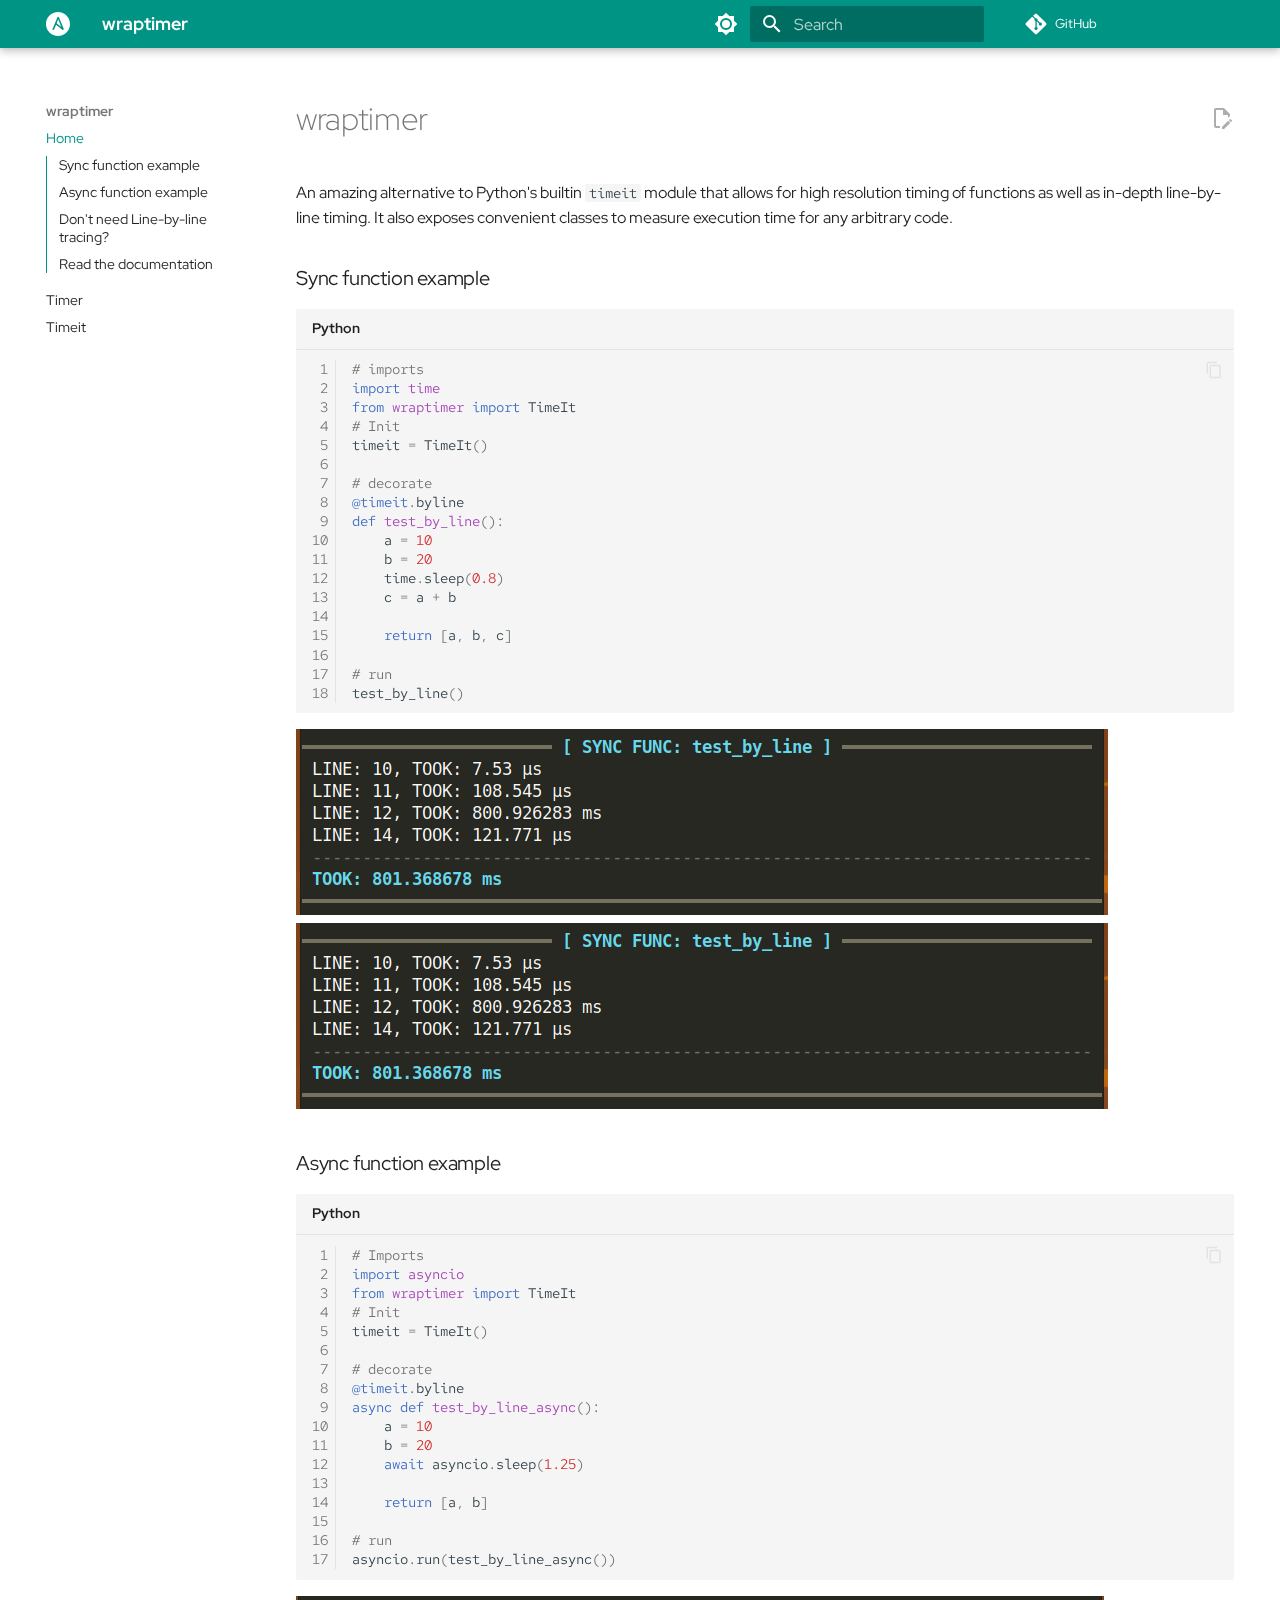
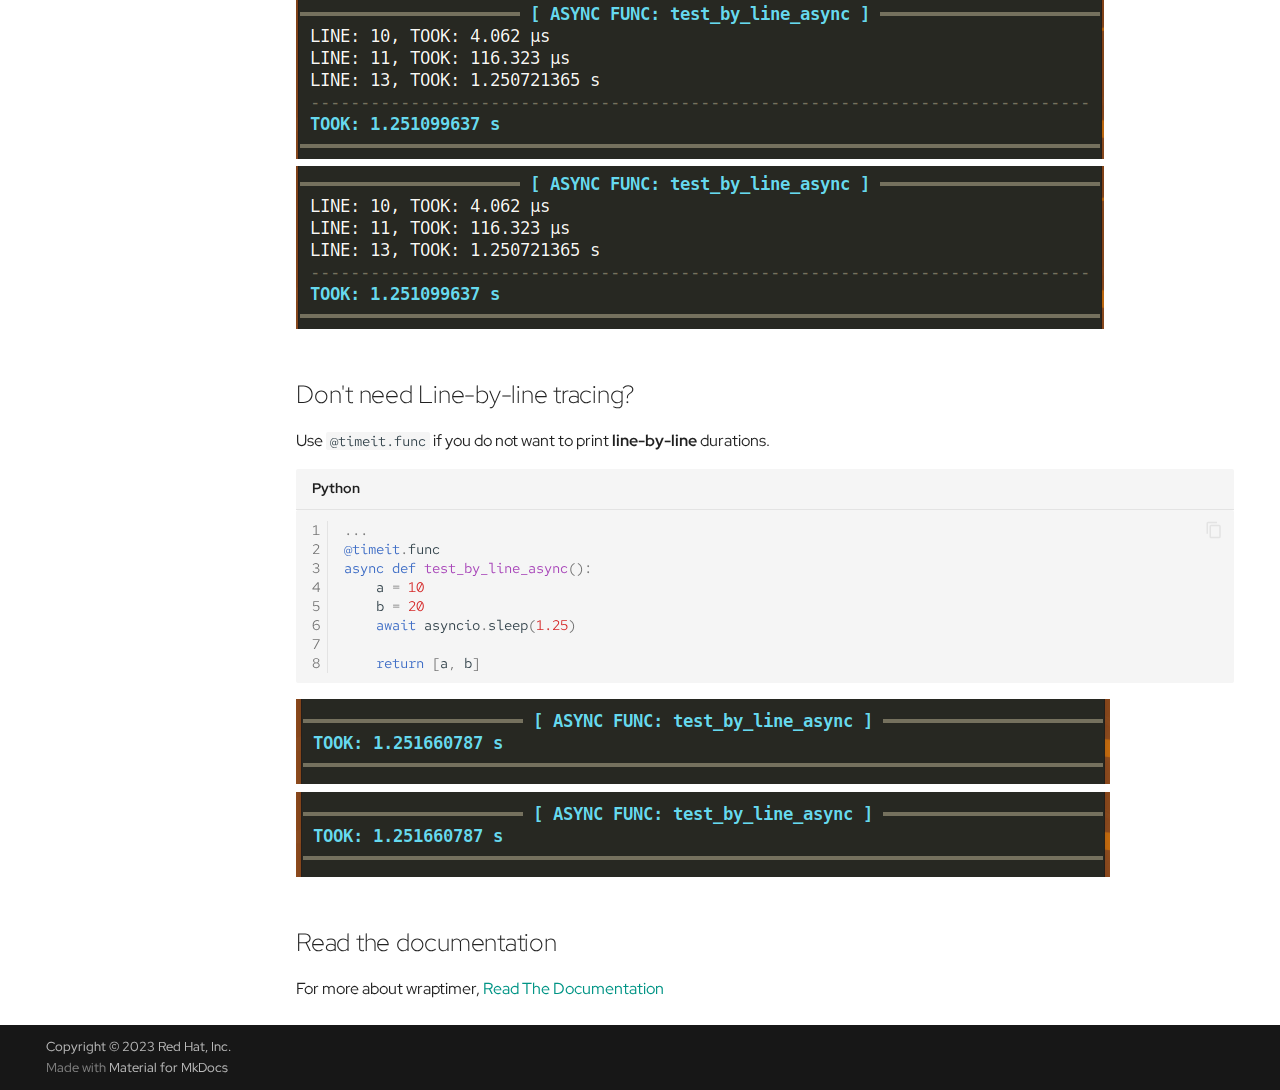
==== commit ffa7c215: "Deployed 84aebb6 with MkDocs version: 1.4.3" ====
--- a/index.html
+++ b/index.html
@@ -8,6 +8,8 @@
       
       
       
+        <link rel="canonical" href="https://mugendi.github.io/wraptimer/">
+      
       
       
         <link rel="next" href="timer/">
@@ -55,7 +57,7 @@
       
         <meta  property="og:description"  content="None" >
       
-        <meta  property="og:image"  content="./assets/images/social/index.png" >
+        <meta  property="og:image"  content="https://mugendi.github.io/wraptimer/assets/images/social/index.png" >
       
         <meta  property="og:image:type"  content="image/png" >
       
@@ -63,7 +65,7 @@
       
         <meta  property="og:image:height"  content="630" >
       
-        <meta  property="og:url"  content="None" >
+        <meta  property="og:url"  content="https://mugendi.github.io/wraptimer/" >
       
         <meta  name="twitter:card"  content="summary_large_image" >
       
@@ -71,7 +73,7 @@
       
         <meta  name="twitter:description"  content="None" >
       
-        <meta  name="twitter:image"  content="./assets/images/social/index.png" >
+        <meta  name="twitter:image"  content="https://mugendi.github.io/wraptimer/assets/images/social/index.png" >
       
     
     
@@ -207,6 +209,18 @@
 </div>
     
     
+      <div class="md-header__source">
+        <a href="https://github.com/mugendi/wraptimer" title="Go to repository" class="md-source" data-md-component="source">
+  <div class="md-source__icon md-icon">
+    
+    <svg xmlns="http://www.w3.org/2000/svg" viewBox="0 0 448 512"><!--! Font Awesome Free 6.4.0 by @fontawesome - https://fontawesome.com License - https://fontawesome.com/license/free (Icons: CC BY 4.0, Fonts: SIL OFL 1.1, Code: MIT License) Copyright 2023 Fonticons, Inc.--><path d="M439.55 236.05 244 40.45a28.87 28.87 0 0 0-40.81 0l-40.66 40.63 51.52 51.52c27.06-9.14 52.68 16.77 43.39 43.68l49.66 49.66c34.23-11.8 61.18 31 35.47 56.69-26.49 26.49-70.21-2.87-56-37.34L240.22 199v121.85c25.3 12.54 22.26 41.85 9.08 55a34.34 34.34 0 0 1-48.55 0c-17.57-17.6-11.07-46.91 11.25-56v-123c-20.8-8.51-24.6-30.74-18.64-45L142.57 101 8.45 235.14a28.86 28.86 0 0 0 0 40.81l195.61 195.6a28.86 28.86 0 0 0 40.8 0l194.69-194.69a28.86 28.86 0 0 0 0-40.81z"/></svg>
+  </div>
+  <div class="md-source__repository">
+    GitHub
+  </div>
+</a>
+      </div>
+    
   </nav>
   
 </header>
@@ -248,6 +262,18 @@
     wraptimer
   </label>
   
+    <div class="md-nav__source">
+      <a href="https://github.com/mugendi/wraptimer" title="Go to repository" class="md-source" data-md-component="source">
+  <div class="md-source__icon md-icon">
+    
+    <svg xmlns="http://www.w3.org/2000/svg" viewBox="0 0 448 512"><!--! Font Awesome Free 6.4.0 by @fontawesome - https://fontawesome.com License - https://fontawesome.com/license/free (Icons: CC BY 4.0, Fonts: SIL OFL 1.1, Code: MIT License) Copyright 2023 Fonticons, Inc.--><path d="M439.55 236.05 244 40.45a28.87 28.87 0 0 0-40.81 0l-40.66 40.63 51.52 51.52c27.06-9.14 52.68 16.77 43.39 43.68l49.66 49.66c34.23-11.8 61.18 31 35.47 56.69-26.49 26.49-70.21-2.87-56-37.34L240.22 199v121.85c25.3 12.54 22.26 41.85 9.08 55a34.34 34.34 0 0 1-48.55 0c-17.57-17.6-11.07-46.91 11.25-56v-123c-20.8-8.51-24.6-30.74-18.64-45L142.57 101 8.45 235.14a28.86 28.86 0 0 0 0 40.81l195.61 195.6a28.86 28.86 0 0 0 40.8 0l194.69-194.69a28.86 28.86 0 0 0 0-40.81z"/></svg>
+  </div>
+  <div class="md-source__repository">
+    GitHub
+  </div>
+</a>
+    </div>
+  
   <ul class="md-nav__list" data-md-scrollfix>
     
       
@@ -312,6 +338,13 @@
   
 </li>
       
+        <li class="md-nav__item">
+  <a href="#read-the-documentation" class="md-nav__link">
+    Read the documentation
+  </a>
+  
+</li>
+      
     </ul>
   
 </nav>
@@ -368,7 +401,7 @@
 
 
   
-    <a href="blob/main/docs/index.md" title="Edit this page" class="md-content__button md-icon">
+    <a href="https://github.com/mugendi/wraptimer/blob/main/docs/index.md" title="Edit this page" class="md-content__button md-icon">
       
       <svg xmlns="http://www.w3.org/2000/svg" viewBox="0 0 24 24"><path d="M10 20H6V4h7v5h5v3.1l2-2V8l-6-6H6c-1.1 0-2 .9-2 2v16c0 1.1.9 2 2 2h4v-2m10.2-7c.1 0 .3.1.4.2l1.3 1.3c.2.2.2.6 0 .8l-1 1-2.1-2.1 1-1c.1-.1.2-.2.4-.2m0 3.9L14.1 23H12v-2.1l6.1-6.1 2.1 2.1Z"/></svg>
     </a>
@@ -429,7 +462,7 @@
 <a id="__codelineno-0-17" name="__codelineno-0-17"></a><span class="c1"># run</span>
 <a id="__codelineno-0-18" name="__codelineno-0-18"></a><span class="n">test_by_line</span><span class="p">()</span>
 </code></pre></div></td></tr></table></div>
-<img alt="" src="docs/images/sync-screenshot.png" /></p>
+<img alt="" src="docs/images/sync-screenshot.png" /> <img alt="" src="images/sync-screenshot.png" /></p>
 <h3 id="async-function-example">Async function example<a class="headerlink" href="#async-function-example" title="Permanent link">&para;</a></h3>
 <p><div class="highlight"><table class="highlighttable"><tr><th colspan="2" class="filename"><span class="filename">Python</span></th></tr><tr><td class="linenos"><div class="linenodiv"><pre><span></span><span class="normal"><a href="#__codelineno-1-1"> 1</a></span>
 <span class="normal"><a href="#__codelineno-1-2"> 2</a></span>
@@ -465,7 +498,7 @@
 <a id="__codelineno-1-16" name="__codelineno-1-16"></a><span class="c1"># run</span>
 <a id="__codelineno-1-17" name="__codelineno-1-17"></a><span class="n">asyncio</span><span class="o">.</span><span class="n">run</span><span class="p">(</span><span class="n">test_by_line_async</span><span class="p">())</span> 
 </code></pre></div></td></tr></table></div>
-<img alt="" src="docs/images/async-screenshot.png" /></p>
+<img alt="" src="docs/images/async-screenshot.png" /> <img alt="" src="images/async-screenshot.png" /></p>
 <h2 id="dont-need-line-by-line-tracing">Don't need Line-by-line tracing?<a class="headerlink" href="#dont-need-line-by-line-tracing" title="Permanent link">&para;</a></h2>
 <p>Use <code>@timeit.func</code> if you do not want to print <strong>line-by-line</strong> durations.</p>
 <div class="highlight"><table class="highlighttable"><tr><th colspan="2" class="filename"><span class="filename">Python</span></th></tr><tr><td class="linenos"><div class="linenodiv"><pre><span></span><span class="normal"><a href="#__codelineno-2-1">1</a></span>
@@ -484,7 +517,9 @@
 <a id="__codelineno-2-7" name="__codelineno-2-7"></a>
 <a id="__codelineno-2-8" name="__codelineno-2-8"></a>    <span class="k">return</span> <span class="p">[</span><span class="n">a</span><span class="p">,</span> <span class="n">b</span><span class="p">]</span>
 </code></pre></div></td></tr></table></div>
-<p><img alt="" src="docs/images/func-screenshot.png" /></p>
+<p><img alt="" src="docs/images/func-screenshot.png" /> <img alt="" src="images/func-screenshot.png" /></p>
+<h2 id="read-the-documentation">Read the documentation<a class="headerlink" href="#read-the-documentation" title="Permanent link">&para;</a></h2>
+<p>For more about wraptimer, <a href="https://mugendi.github.io/wraptimer/">Read The Documentation</a></p>
 
 
 
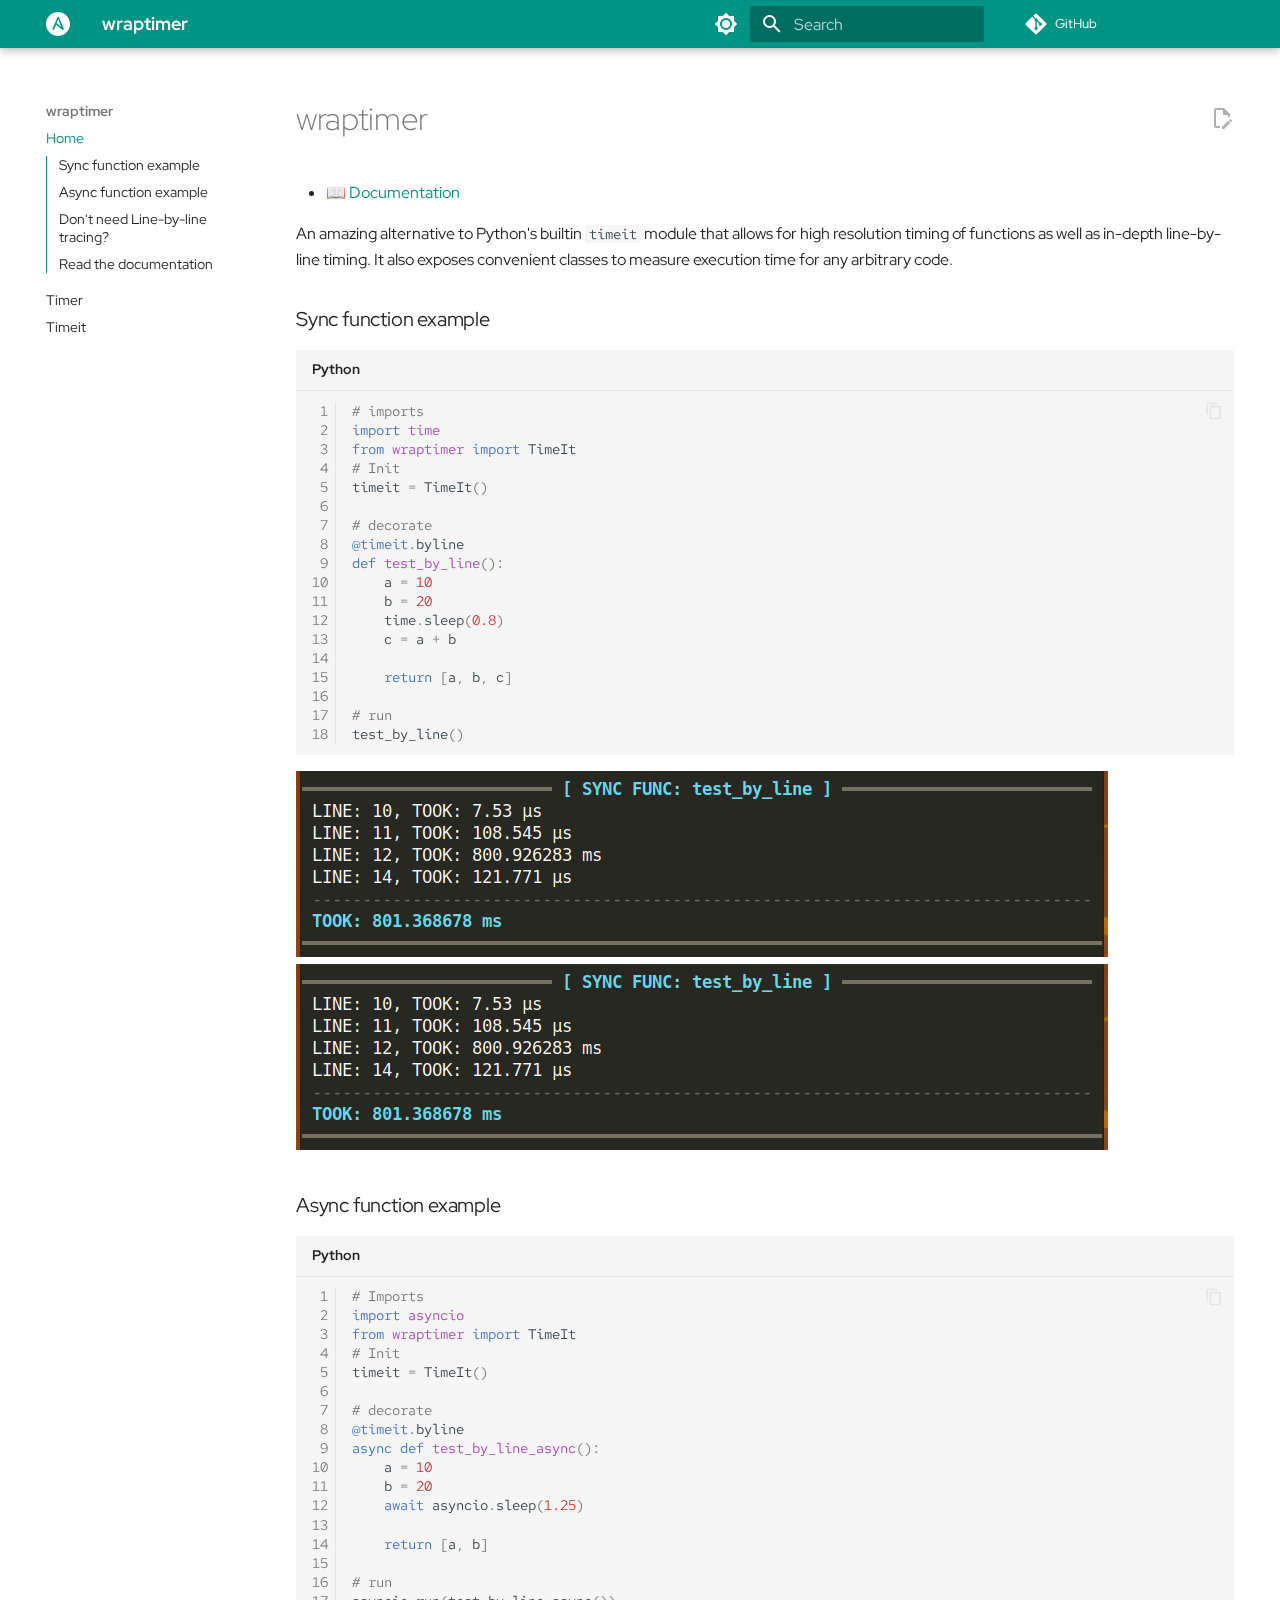
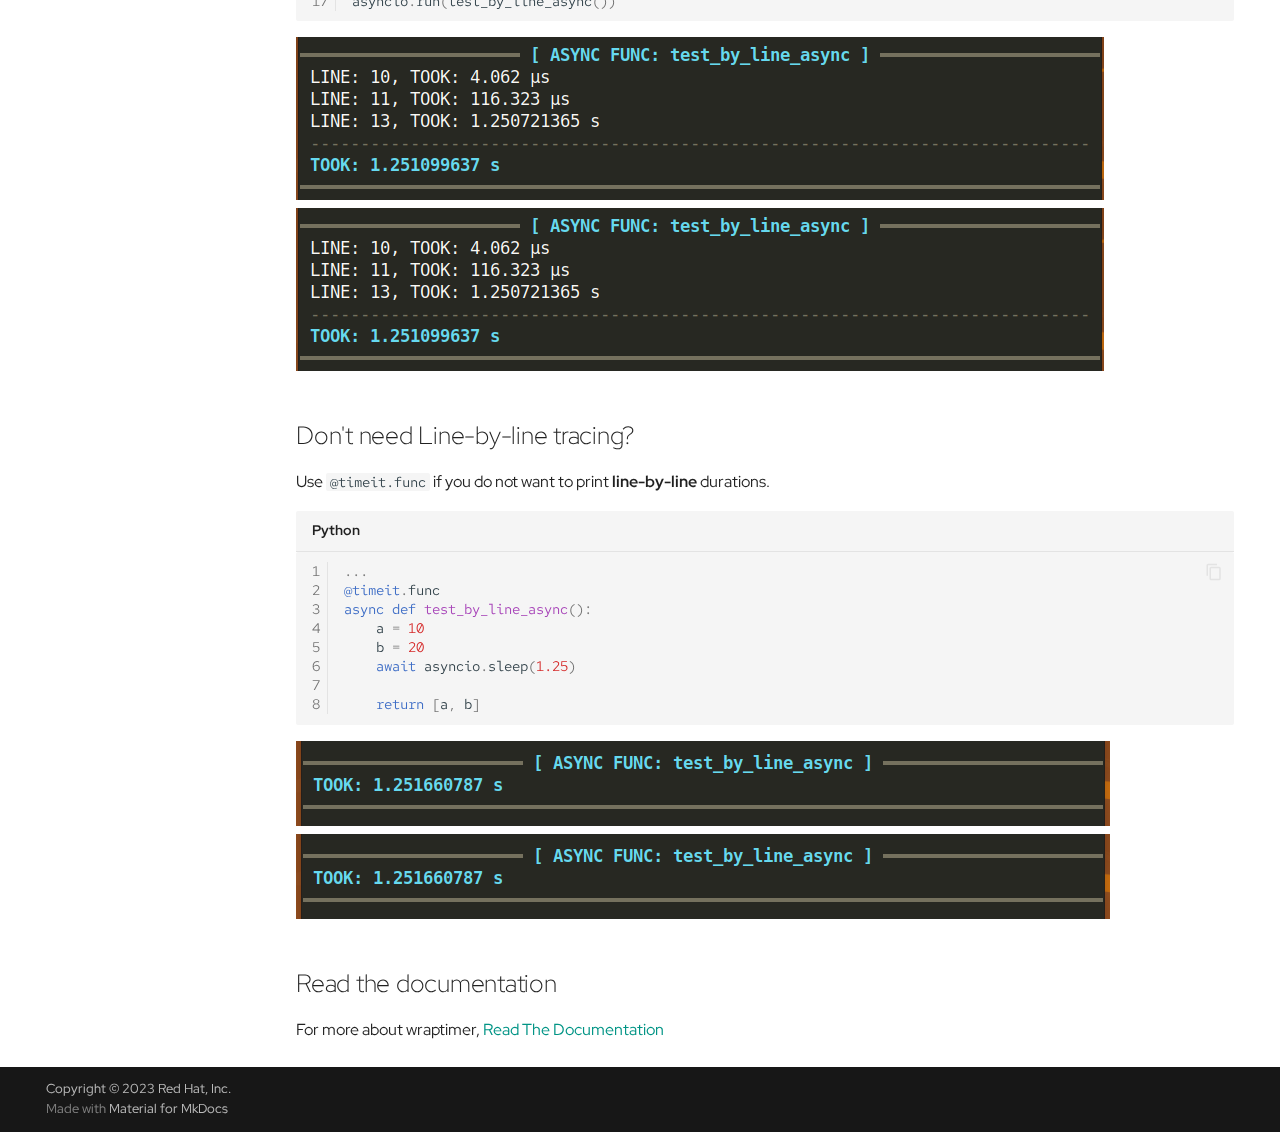
==== commit 23469026: "Deployed 3495c81 with MkDocs version: 1.4.3" ====
--- a/index.html
+++ b/index.html
@@ -424,6 +424,9 @@
 -->
 
 <h1 id="wraptimer">wraptimer<a class="headerlink" href="#wraptimer" title="Permanent link">&para;</a></h1>
+<ul>
+<li>📖 <a href="https://mugendi.github.io/wraptimer/">Documentation</a></li>
+</ul>
 <p>An amazing alternative to Python's builtin <code>timeit</code> module that allows for high resolution timing of functions as well as in-depth line-by-line timing. It also exposes convenient classes to measure execution time for any arbitrary code.</p>
 <h3 id="sync-function-example">Sync function example<a class="headerlink" href="#sync-function-example" title="Permanent link">&para;</a></h3>
 <p><div class="highlight"><table class="highlighttable"><tr><th colspan="2" class="filename"><span class="filename">Python</span></th></tr><tr><td class="linenos"><div class="linenodiv"><pre><span></span><span class="normal"><a href="#__codelineno-0-1"> 1</a></span>
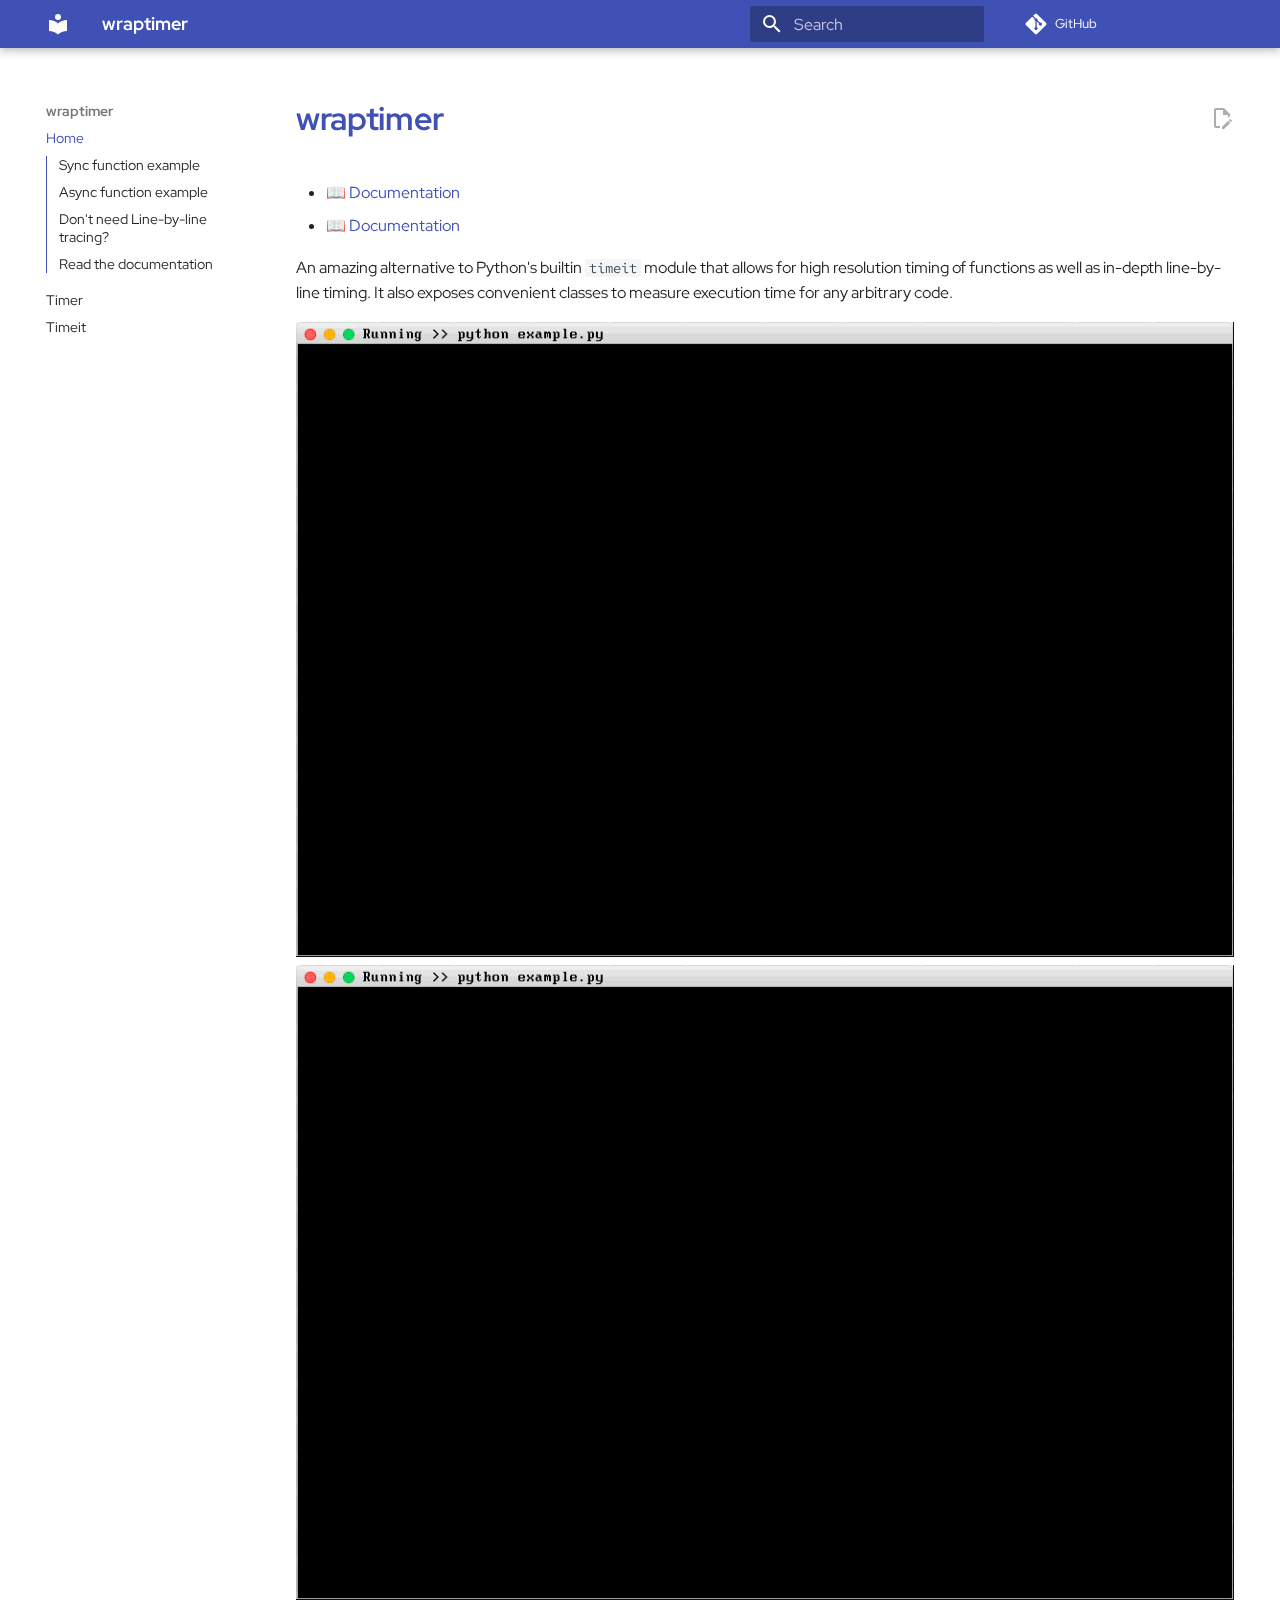
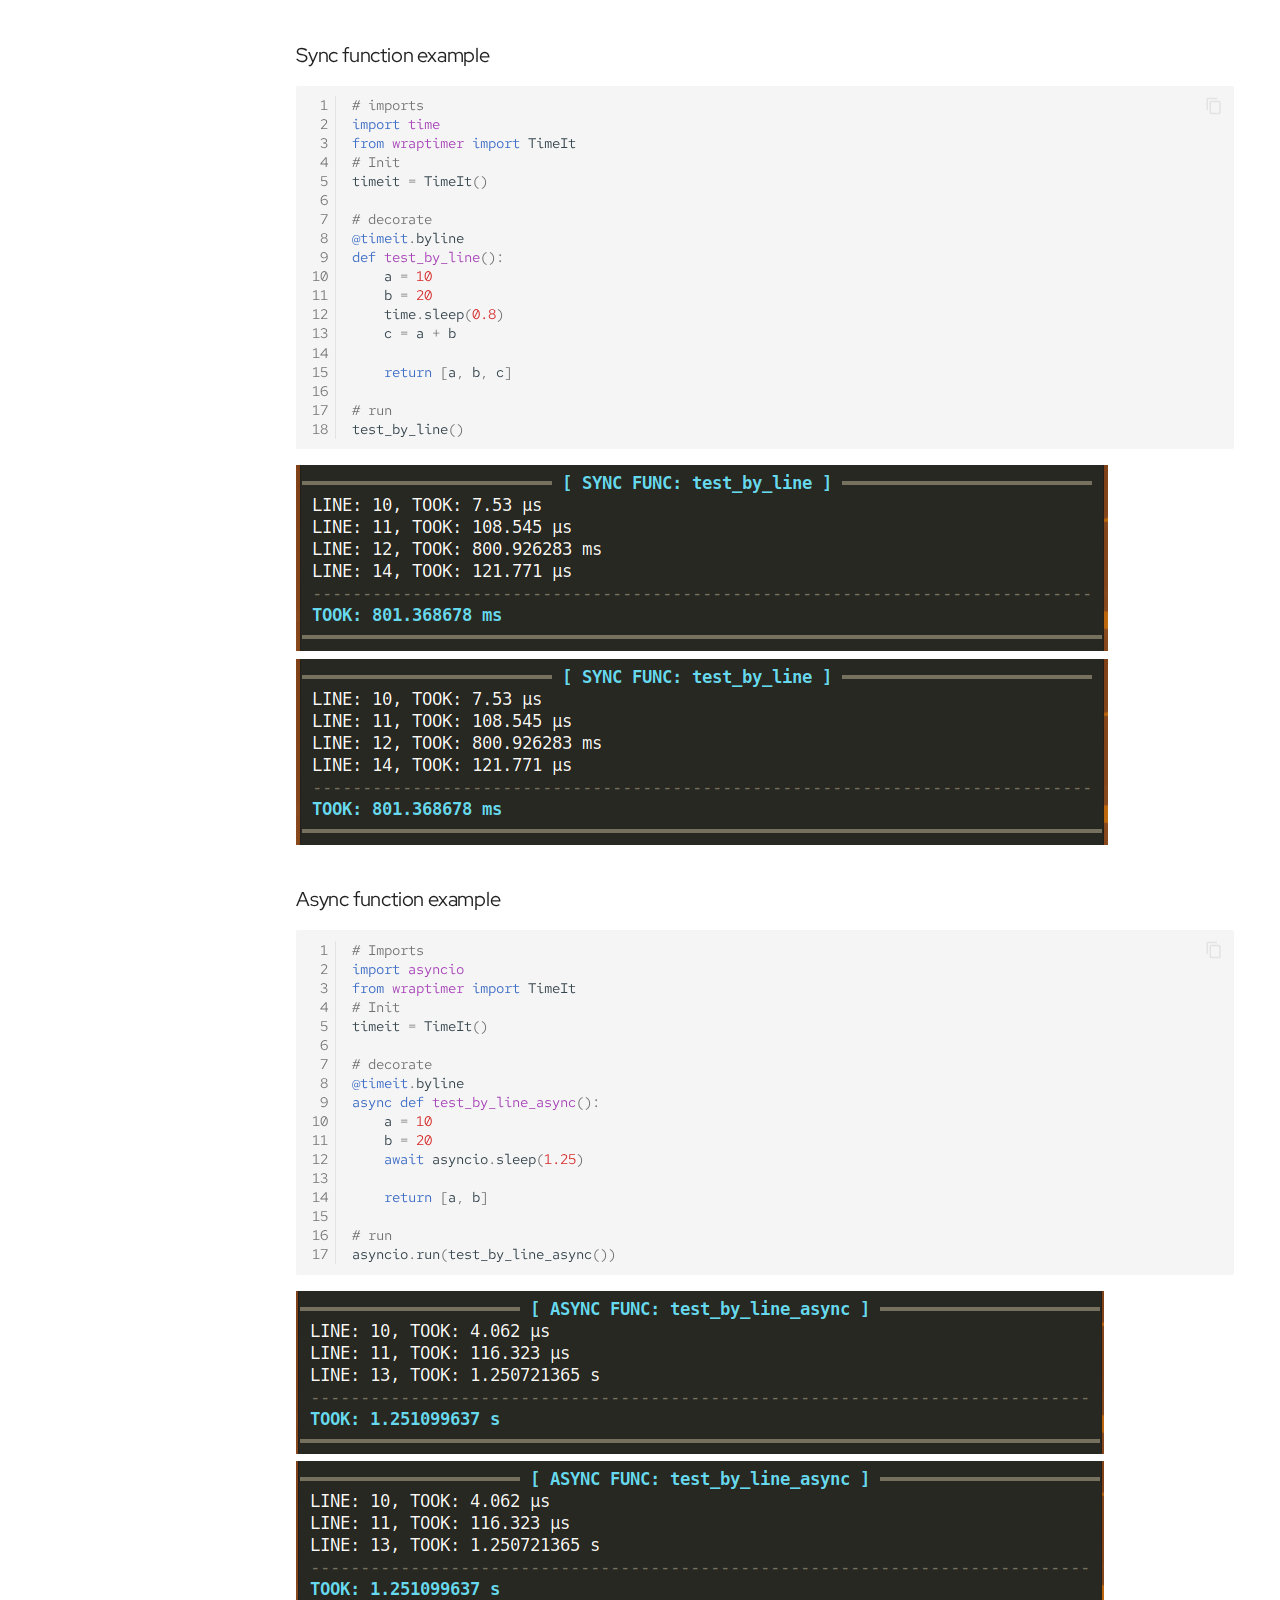
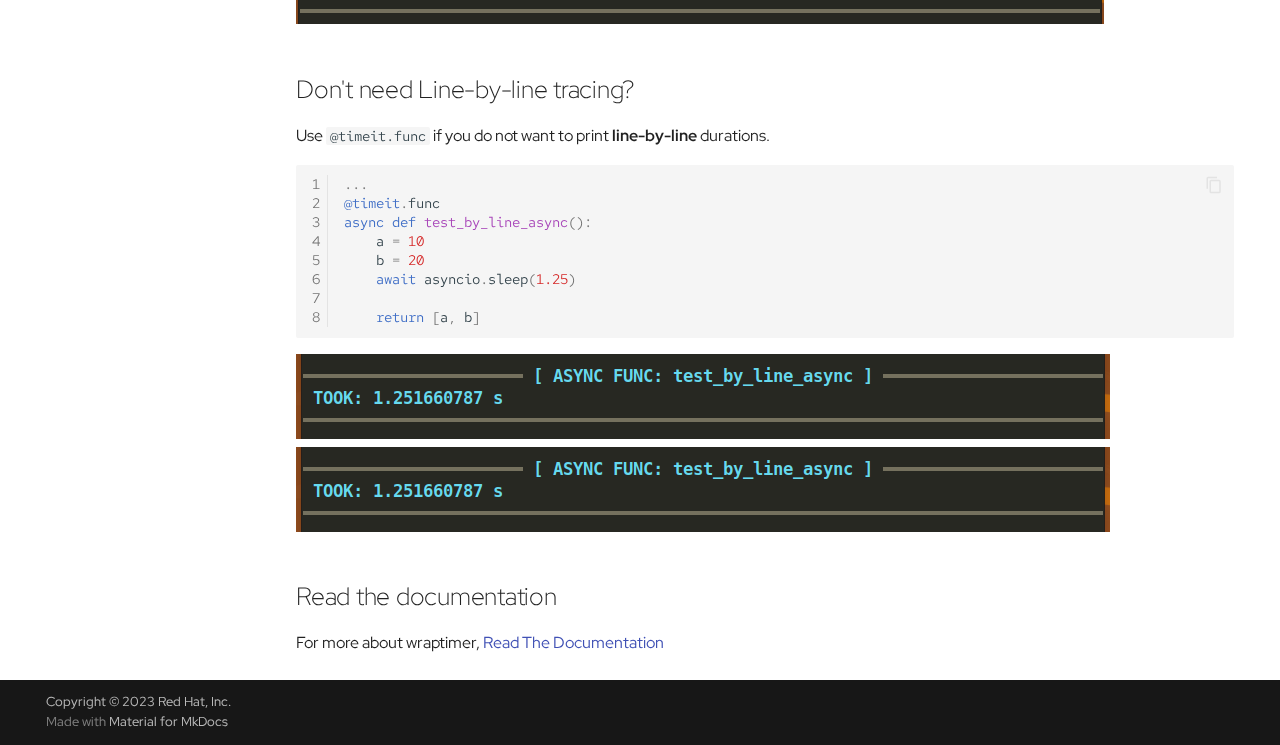
==== commit 8f331c84: "Deployed 565f660 with MkDocs version: 1.4.3" ====
--- a/index.html
+++ b/index.html
@@ -44,6 +44,8 @@
     
       <link rel="stylesheet" href="assets/_mkdocstrings.css">
     
+      <link rel="stylesheet" href="styles/extra.css">
+    
     <script>__md_scope=new URL(".",location),__md_hash=e=>[...e].reduce((e,_)=>(e<<5)-e+_.charCodeAt(0),0),__md_get=(e,_=localStorage,t=__md_scope)=>JSON.parse(_.getItem(t.pathname+"."+e)),__md_set=(e,_,t=localStorage,a=__md_scope)=>{try{t.setItem(a.pathname+"."+e,JSON.stringify(_))}catch(e){}}</script>
     
       
@@ -87,7 +89,7 @@
     
     
     
-    <body dir="ltr" data-md-color-scheme="default" data-md-color-primary="teal" data-md-color-accent="teal">
+    <body dir="ltr" data-md-color-scheme="default" data-md-color-primary="indigo" data-md-color-accent="indigo">
   
     
     
@@ -118,13 +120,7 @@
     <a href="." title="wraptimer" class="md-header__button md-logo" aria-label="wraptimer" data-md-component="logo">
       
   
-  <?xml version="1.0" encoding="UTF-8" standalone="no"?>
-<!DOCTYPE svg PUBLIC "-//W3C//DTD SVG 1.1//EN" "http://www.w3.org/Graphics/SVG/1.1/DTD/svg11.dtd">
-<svg width="100%" height="100%" viewBox="0 0 256 256" version="1.1" xmlns="http://www.w3.org/2000/svg" xmlns:xlink="http://www.w3.org/1999/xlink" xml:space="preserve" xmlns:serif="http://www.serif.com/" style="fill-rule:evenodd;clip-rule:evenodd;stroke-linejoin:round;stroke-miterlimit:2;">
-    <g id="ansible-aap">
-        <path d="M128,0C198.645,0 256,57.355 256,128C256,198.645 198.645,256 128,256C57.355,256 0,198.645 0,128C0,57.355 57.355,0 128,0ZM189.094,178.686L138.002,55.958C136.786,52.714 133.677,50.416 130.163,50.551C126.513,50.416 123.269,52.714 122.053,55.958L66.23,190.446L85.423,190.446L107.455,135.029L173.55,188.418C175.442,190.31 178.011,191.392 180.579,191.527C185.58,191.662 189.77,187.742 189.905,182.606L189.905,182.336C189.77,181.119 189.499,179.903 189.094,178.686ZM130.298,78.125L163.413,159.899L113.402,120.431L130.298,78.125Z" style="fill:white;"/>
-    </g>
-</svg>
+  <svg xmlns="http://www.w3.org/2000/svg" viewBox="0 0 24 24"><path d="M12 8a3 3 0 0 0 3-3 3 3 0 0 0-3-3 3 3 0 0 0-3 3 3 3 0 0 0 3 3m0 3.54C9.64 9.35 6.5 8 3 8v11c3.5 0 6.64 1.35 9 3.54 2.36-2.19 5.5-3.54 9-3.54V8c-3.5 0-6.64 1.35-9 3.54Z"/></svg>
 
     </a>
     <label class="md-header__button md-icon" for="__drawer">
@@ -153,21 +149,7 @@
             
             
             
-            <input class="md-option" data-md-color-media="" data-md-color-scheme="default" data-md-color-primary="teal" data-md-color-accent="teal"  aria-label="Switch to dark mode"  type="radio" name="__palette" id="__palette_1">
-            
-              <label class="md-header__button md-icon" title="Switch to dark mode" for="__palette_2" hidden>
-                <svg xmlns="http://www.w3.org/2000/svg" viewBox="0 0 24 24"><path d="M12 8a4 4 0 0 0-4 4 4 4 0 0 0 4 4 4 4 0 0 0 4-4 4 4 0 0 0-4-4m0 10a6 6 0 0 1-6-6 6 6 0 0 1 6-6 6 6 0 0 1 6 6 6 6 0 0 1-6 6m8-9.31V4h-4.69L12 .69 8.69 4H4v4.69L.69 12 4 15.31V20h4.69L12 23.31 15.31 20H20v-4.69L23.31 12 20 8.69Z"/></svg>
-              </label>
-            
-          
-            
-            
-            
-            <input class="md-option" data-md-color-media="" data-md-color-scheme="slate" data-md-color-primary="teal" data-md-color-accent="teal"  aria-label="Switch to light mode"  type="radio" name="__palette" id="__palette_2">
-            
-              <label class="md-header__button md-icon" title="Switch to light mode" for="__palette_1" hidden>
-                <svg xmlns="http://www.w3.org/2000/svg" viewBox="0 0 24 24"><path d="M12 18c-.89 0-1.74-.2-2.5-.55C11.56 16.5 13 14.42 13 12c0-2.42-1.44-4.5-3.5-5.45C10.26 6.2 11.11 6 12 6a6 6 0 0 1 6 6 6 6 0 0 1-6 6m8-9.31V4h-4.69L12 .69 8.69 4H4v4.69L.69 12 4 15.31V20h4.69L12 23.31 15.31 20H20v-4.69L23.31 12 20 8.69Z"/></svg>
-              </label>
+            <input class="md-option" data-md-color-media="" data-md-color-scheme="default" data-md-color-primary="indigo" data-md-color-accent="indigo"  aria-hidden="true"  type="radio" name="__palette" id="__palette_1">
             
           
         </form>
@@ -250,13 +232,7 @@
     <a href="." title="wraptimer" class="md-nav__button md-logo" aria-label="wraptimer" data-md-component="logo">
       
   
-  <?xml version="1.0" encoding="UTF-8" standalone="no"?>
-<!DOCTYPE svg PUBLIC "-//W3C//DTD SVG 1.1//EN" "http://www.w3.org/Graphics/SVG/1.1/DTD/svg11.dtd">
-<svg width="100%" height="100%" viewBox="0 0 256 256" version="1.1" xmlns="http://www.w3.org/2000/svg" xmlns:xlink="http://www.w3.org/1999/xlink" xml:space="preserve" xmlns:serif="http://www.serif.com/" style="fill-rule:evenodd;clip-rule:evenodd;stroke-linejoin:round;stroke-miterlimit:2;">
-    <g id="ansible-aap">
-        <path d="M128,0C198.645,0 256,57.355 256,128C256,198.645 198.645,256 128,256C57.355,256 0,198.645 0,128C0,57.355 57.355,0 128,0ZM189.094,178.686L138.002,55.958C136.786,52.714 133.677,50.416 130.163,50.551C126.513,50.416 123.269,52.714 122.053,55.958L66.23,190.446L85.423,190.446L107.455,135.029L173.55,188.418C175.442,190.31 178.011,191.392 180.579,191.527C185.58,191.662 189.77,187.742 189.905,182.606L189.905,182.336C189.77,181.119 189.499,179.903 189.094,178.686ZM130.298,78.125L163.413,159.899L113.402,120.431L130.298,78.125Z" style="fill:white;"/>
-    </g>
-</svg>
+  <svg xmlns="http://www.w3.org/2000/svg" viewBox="0 0 24 24"><path d="M12 8a3 3 0 0 0 3-3 3 3 0 0 0-3-3 3 3 0 0 0-3 3 3 3 0 0 0 3 3m0 3.54C9.64 9.35 6.5 8 3 8v11c3.5 0 6.64 1.35 9 3.54 2.36-2.19 5.5-3.54 9-3.54V8c-3.5 0-6.64 1.35-9 3.54Z"/></svg>
 
     </a>
     wraptimer
@@ -426,10 +402,20 @@
 <h1 id="wraptimer">wraptimer<a class="headerlink" href="#wraptimer" title="Permanent link">&para;</a></h1>
 <ul>
 <li>📖 <a href="https://mugendi.github.io/wraptimer/">Documentation</a></li>
+<li>📖 <a href="https://mugendi.github.io/wraptimer/">Documentation</a></li>
 </ul>
 <p>An amazing alternative to Python's builtin <code>timeit</code> module that allows for high resolution timing of functions as well as in-depth line-by-line timing. It also exposes convenient classes to measure execution time for any arbitrary code.</p>
+<!-- 
+To generate recording, run
+
+asciinema rec -c "python example.py" docs/images/recording.cast 
+
+ttygif --input docs/images/recording.cast --output docs/images/recording.gif --fps 60 --speed 1 --theme mac --title "Running >> python example.py
+
+ -->
+<p><img alt="" src="./docs/images/recording.gif" /> <img alt="" src="images/recording.gif" /></p>
 <h3 id="sync-function-example">Sync function example<a class="headerlink" href="#sync-function-example" title="Permanent link">&para;</a></h3>
-<p><div class="highlight"><table class="highlighttable"><tr><th colspan="2" class="filename"><span class="filename">Python</span></th></tr><tr><td class="linenos"><div class="linenodiv"><pre><span></span><span class="normal"><a href="#__codelineno-0-1"> 1</a></span>
+<p><div class="highlight"><table class="highlighttable"><tr><td class="linenos"><div class="linenodiv"><pre><span></span><span class="normal"><a href="#__codelineno-0-1"> 1</a></span>
 <span class="normal"><a href="#__codelineno-0-2"> 2</a></span>
 <span class="normal"><a href="#__codelineno-0-3"> 3</a></span>
 <span class="normal"><a href="#__codelineno-0-4"> 4</a></span>
@@ -467,7 +453,7 @@
 </code></pre></div></td></tr></table></div>
 <img alt="" src="docs/images/sync-screenshot.png" /> <img alt="" src="images/sync-screenshot.png" /></p>
 <h3 id="async-function-example">Async function example<a class="headerlink" href="#async-function-example" title="Permanent link">&para;</a></h3>
-<p><div class="highlight"><table class="highlighttable"><tr><th colspan="2" class="filename"><span class="filename">Python</span></th></tr><tr><td class="linenos"><div class="linenodiv"><pre><span></span><span class="normal"><a href="#__codelineno-1-1"> 1</a></span>
+<p><div class="highlight"><table class="highlighttable"><tr><td class="linenos"><div class="linenodiv"><pre><span></span><span class="normal"><a href="#__codelineno-1-1"> 1</a></span>
 <span class="normal"><a href="#__codelineno-1-2"> 2</a></span>
 <span class="normal"><a href="#__codelineno-1-3"> 3</a></span>
 <span class="normal"><a href="#__codelineno-1-4"> 4</a></span>
@@ -504,7 +490,7 @@
 <img alt="" src="docs/images/async-screenshot.png" /> <img alt="" src="images/async-screenshot.png" /></p>
 <h2 id="dont-need-line-by-line-tracing">Don't need Line-by-line tracing?<a class="headerlink" href="#dont-need-line-by-line-tracing" title="Permanent link">&para;</a></h2>
 <p>Use <code>@timeit.func</code> if you do not want to print <strong>line-by-line</strong> durations.</p>
-<div class="highlight"><table class="highlighttable"><tr><th colspan="2" class="filename"><span class="filename">Python</span></th></tr><tr><td class="linenos"><div class="linenodiv"><pre><span></span><span class="normal"><a href="#__codelineno-2-1">1</a></span>
+<div class="highlight"><table class="highlighttable"><tr><td class="linenos"><div class="linenodiv"><pre><span></span><span class="normal"><a href="#__codelineno-2-1">1</a></span>
 <span class="normal"><a href="#__codelineno-2-2">2</a></span>
 <span class="normal"><a href="#__codelineno-2-3">3</a></span>
 <span class="normal"><a href="#__codelineno-2-4">4</a></span>
@@ -523,6 +509,14 @@
 <p><img alt="" src="docs/images/func-screenshot.png" /> <img alt="" src="images/func-screenshot.png" /></p>
 <h2 id="read-the-documentation">Read the documentation<a class="headerlink" href="#read-the-documentation" title="Permanent link">&para;</a></h2>
 <p>For more about wraptimer, <a href="https://mugendi.github.io/wraptimer/">Read The Documentation</a></p>
+<!--
+ Copyright (c) 2023 Anthony Mugendi
+
+ This software is released under the MIT License.
+ https://opensource.org/licenses/MIT
+-->
+
+<!-- Sample Abbreviations -->
 
 
 
@@ -564,7 +558,7 @@
       <div class="md-dialog__inner md-typeset"></div>
     </div>
     
-    <script id="__config" type="application/json">{"base": ".", "features": ["content.code.copy", "content.action.edit", "navigation.expand", "navigation.sections", "navigation.instant", "navigation.indexes", "navigation.tracking", "toc.integrate"], "search": "assets/javascripts/workers/search.208ed371.min.js", "translations": {"clipboard.copied": "Copied to clipboard", "clipboard.copy": "Copy to clipboard", "search.result.more.one": "1 more on this page", "search.result.more.other": "# more on this page", "search.result.none": "No matching documents", "search.result.one": "1 matching document", "search.result.other": "# matching documents", "search.result.placeholder": "Type to start searching", "search.result.term.missing": "Missing", "select.version": "Select version"}}</script>
+    <script id="__config" type="application/json">{"base": ".", "features": ["content.code.copy", "content.action.edit", "navigation.expand", "navigation.sections", "navigation.instant", "navigation.indexes", "navigation.tracking", "toc.integrate", "content.tooltips"], "search": "assets/javascripts/workers/search.208ed371.min.js", "translations": {"clipboard.copied": "Copied to clipboard", "clipboard.copy": "Copy to clipboard", "search.result.more.one": "1 more on this page", "search.result.more.other": "# more on this page", "search.result.none": "No matching documents", "search.result.one": "1 matching document", "search.result.other": "# matching documents", "search.result.placeholder": "Type to start searching", "search.result.term.missing": "Missing", "select.version": "Select version"}}</script>
     
     
       <script src="assets/javascripts/bundle.a51614de.min.js"></script>
--- a/styles/extra.css
+++ b/styles/extra.css
@@ -0,0 +1,7 @@
+
+h1 {
+    font-weight: bold !important;
+    color: var(--md-primary-fg-color) !important;
+}
+
+
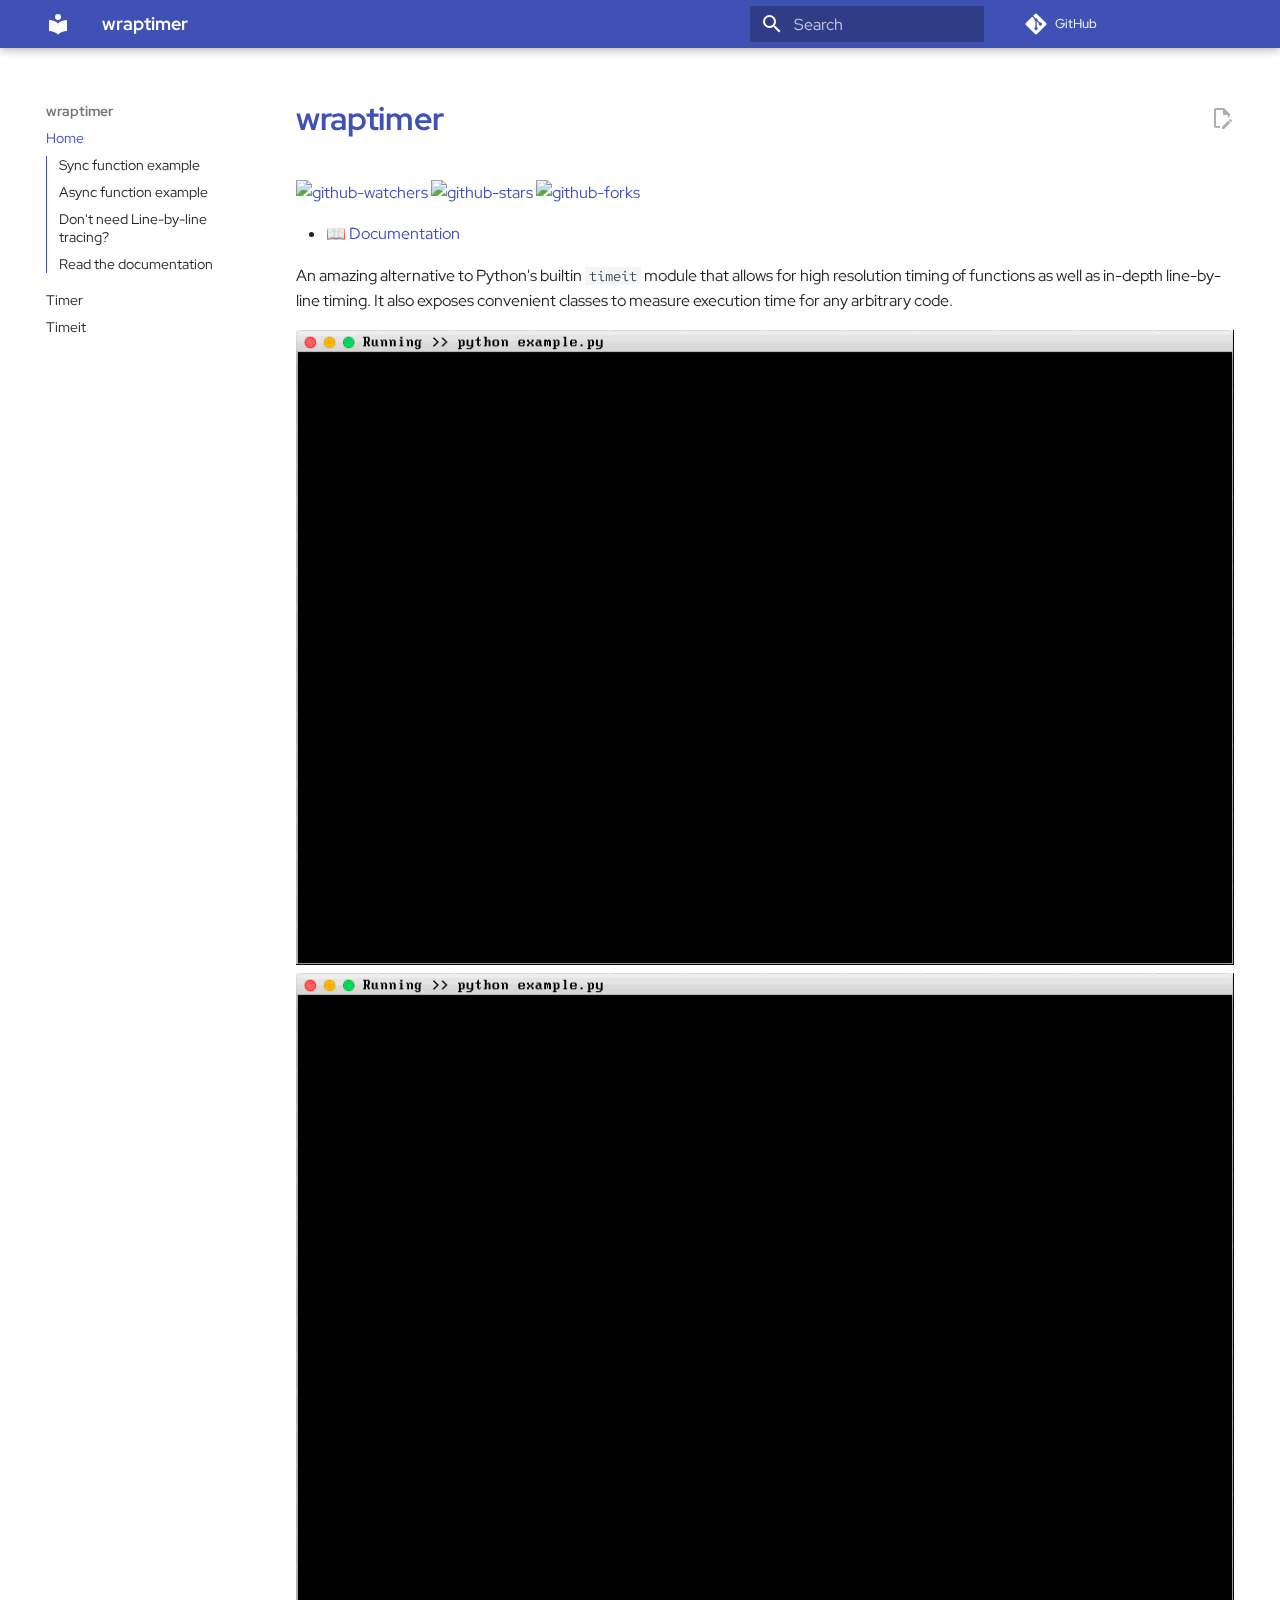
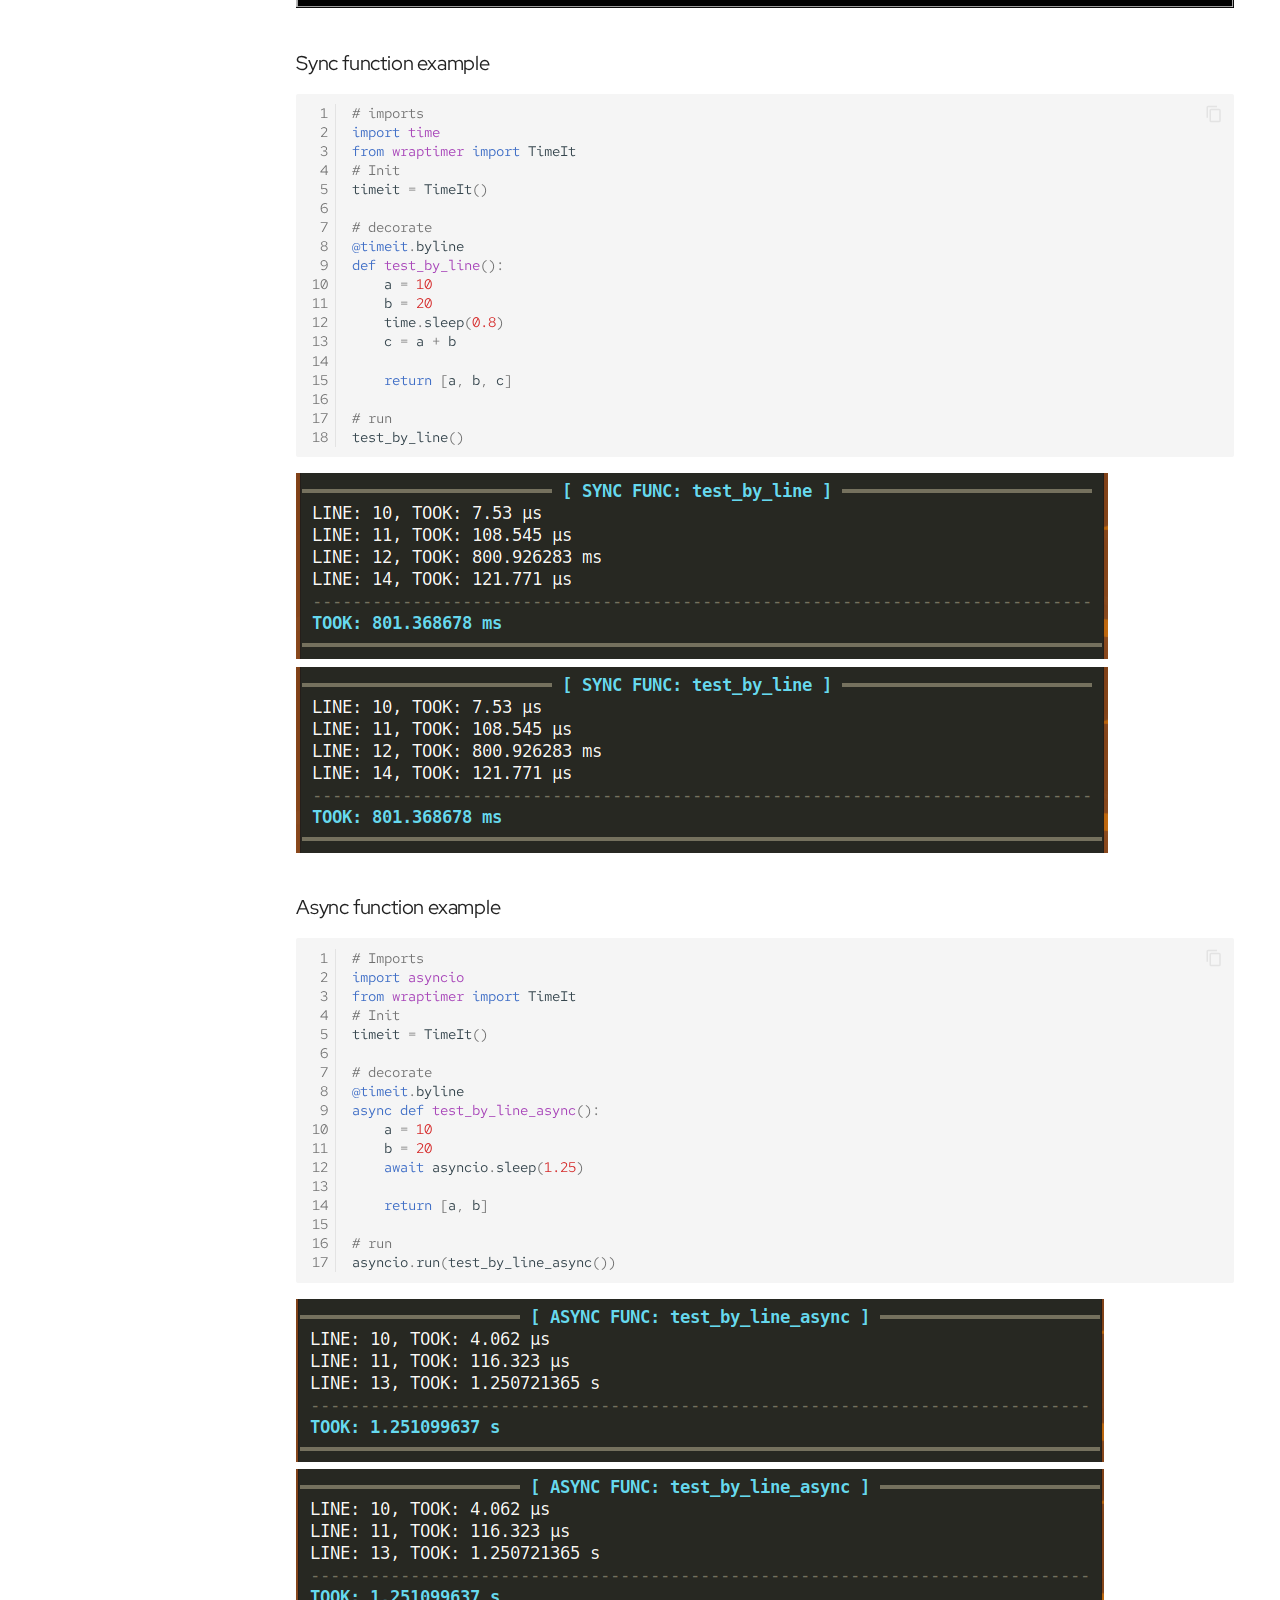
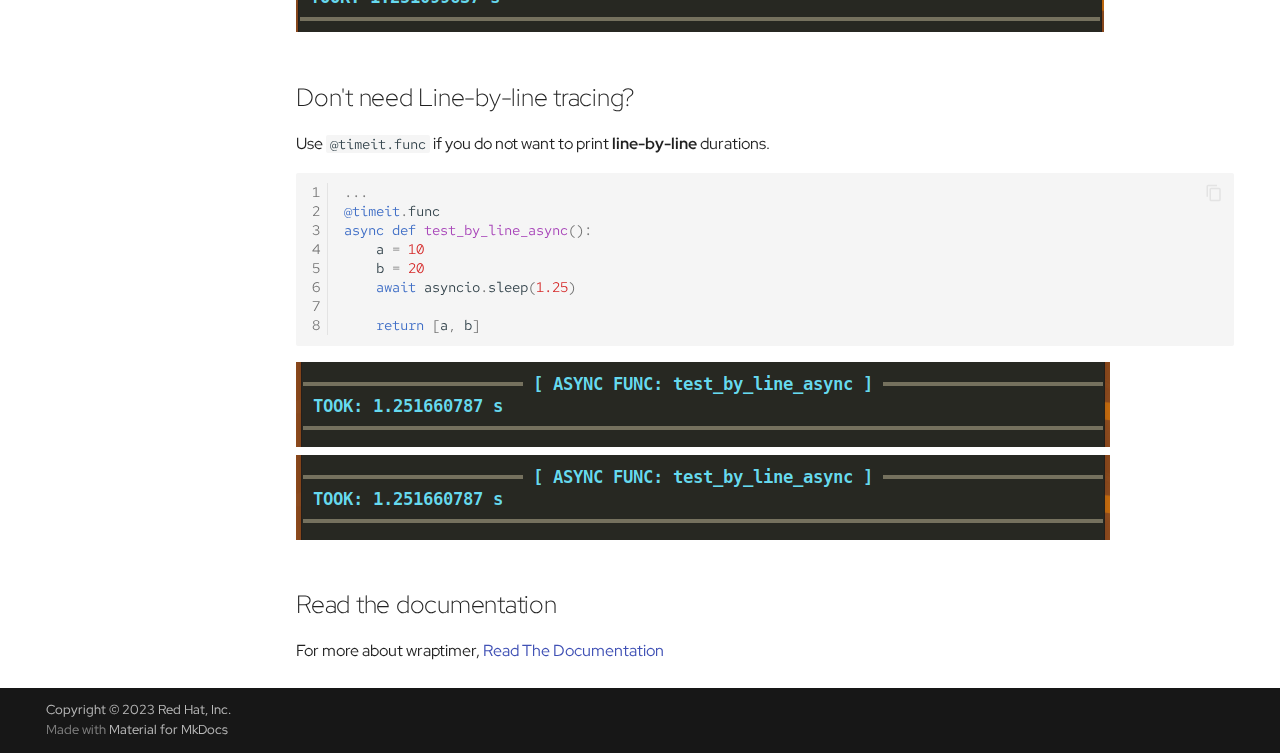
==== commit 432215d6: "Deployed f8466bb with MkDocs version: 1.4.3" ====
--- a/index.html
+++ b/index.html
@@ -400,8 +400,10 @@
 -->
 
 <h1 id="wraptimer">wraptimer<a class="headerlink" href="#wraptimer" title="Permanent link">&para;</a></h1>
+<p><a href="https://github.com/mugendi/wraptimer"><img alt="github-watchers" src="https://img.shields.io/github/watchers/mugendi/wraptimer?label=Watch&amp;style=social&amp;logo=github" /></a>
+<a href="https://github.com/mugendi/wraptimer"><img alt="github-stars" src="https://img.shields.io/github/stars/mugendi/wraptimer?style=social&amp;logo=github" /></a>
+<a href="https://github.com/mugendi/wraptimer"><img alt="github-forks" src="https://img.shields.io/github/forks/mugendi/wraptimer?label=Fork&amp;style=social&amp;logo=github" /></a></p>
 <ul>
-<li>📖 <a href="https://mugendi.github.io/wraptimer/">Documentation</a></li>
 <li>📖 <a href="https://mugendi.github.io/wraptimer/">Documentation</a></li>
 </ul>
 <p>An amazing alternative to Python's builtin <code>timeit</code> module that allows for high resolution timing of functions as well as in-depth line-by-line timing. It also exposes convenient classes to measure execution time for any arbitrary code.</p>
